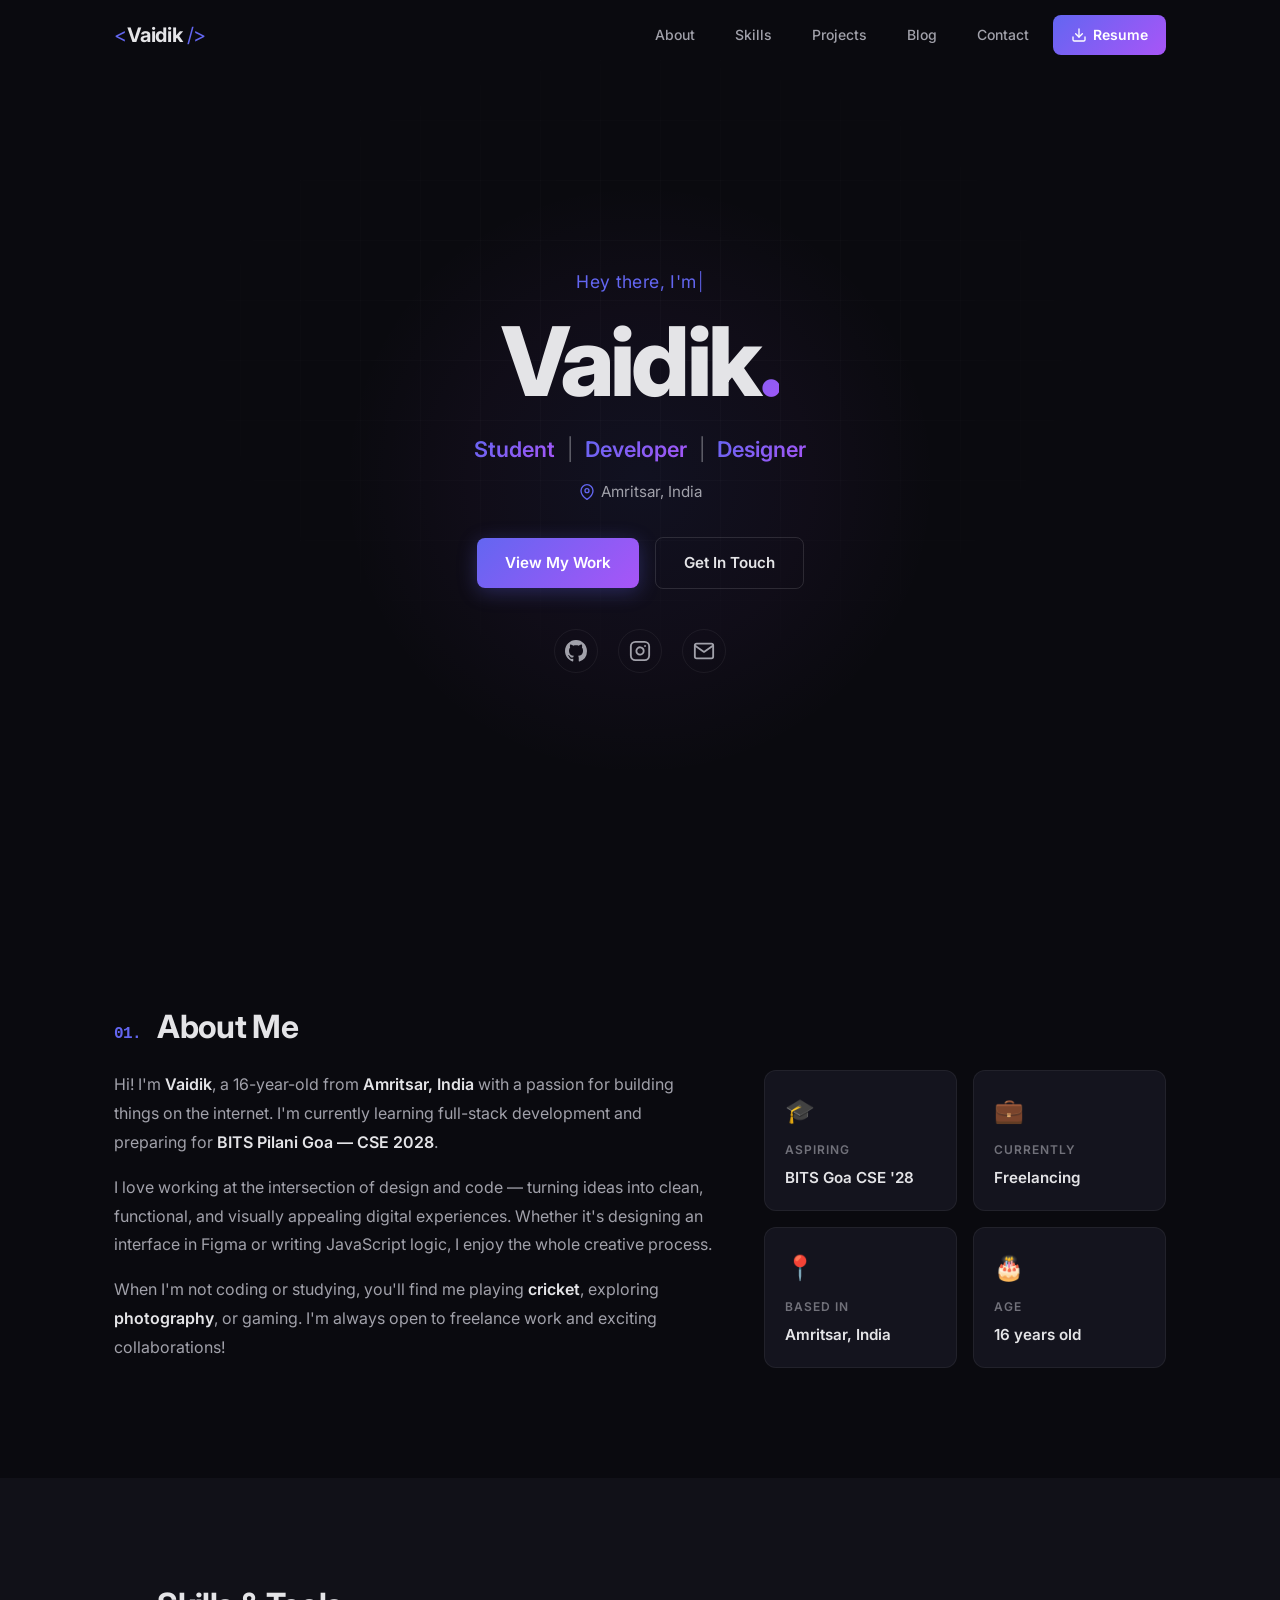
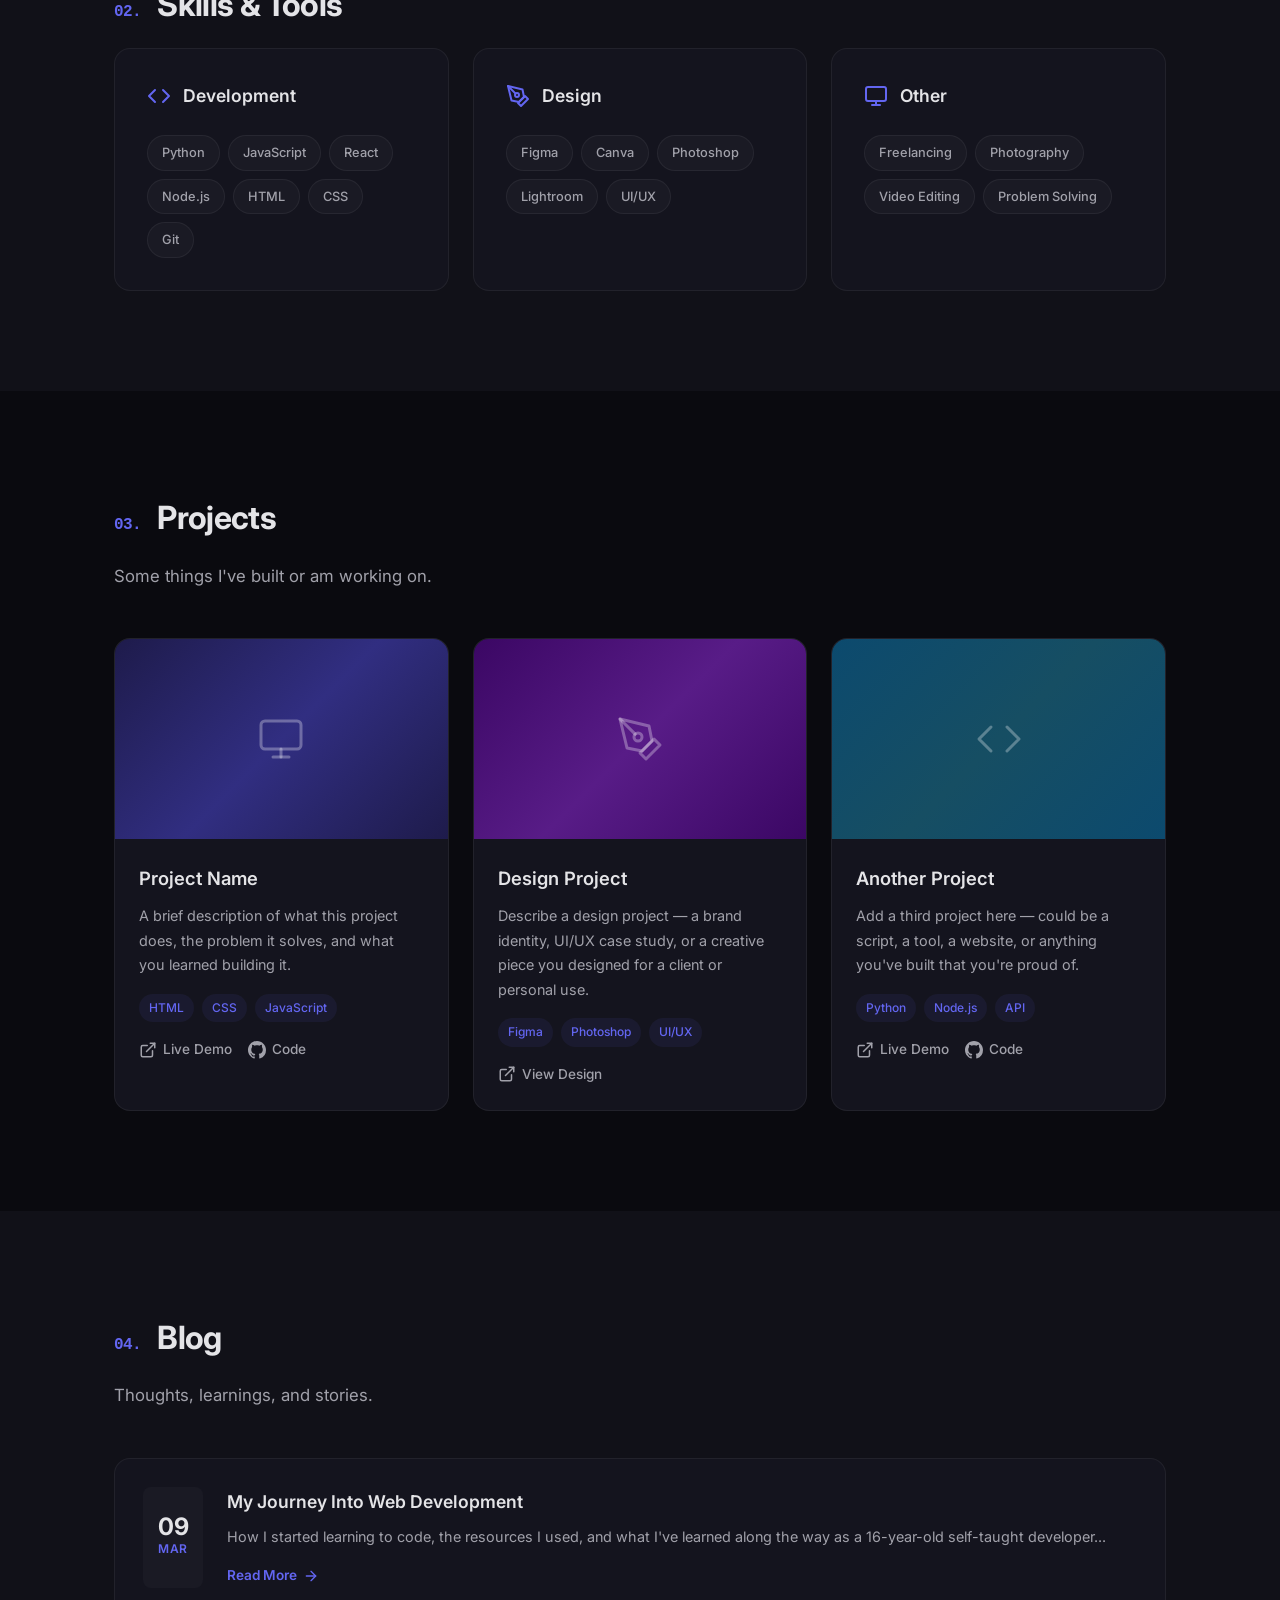
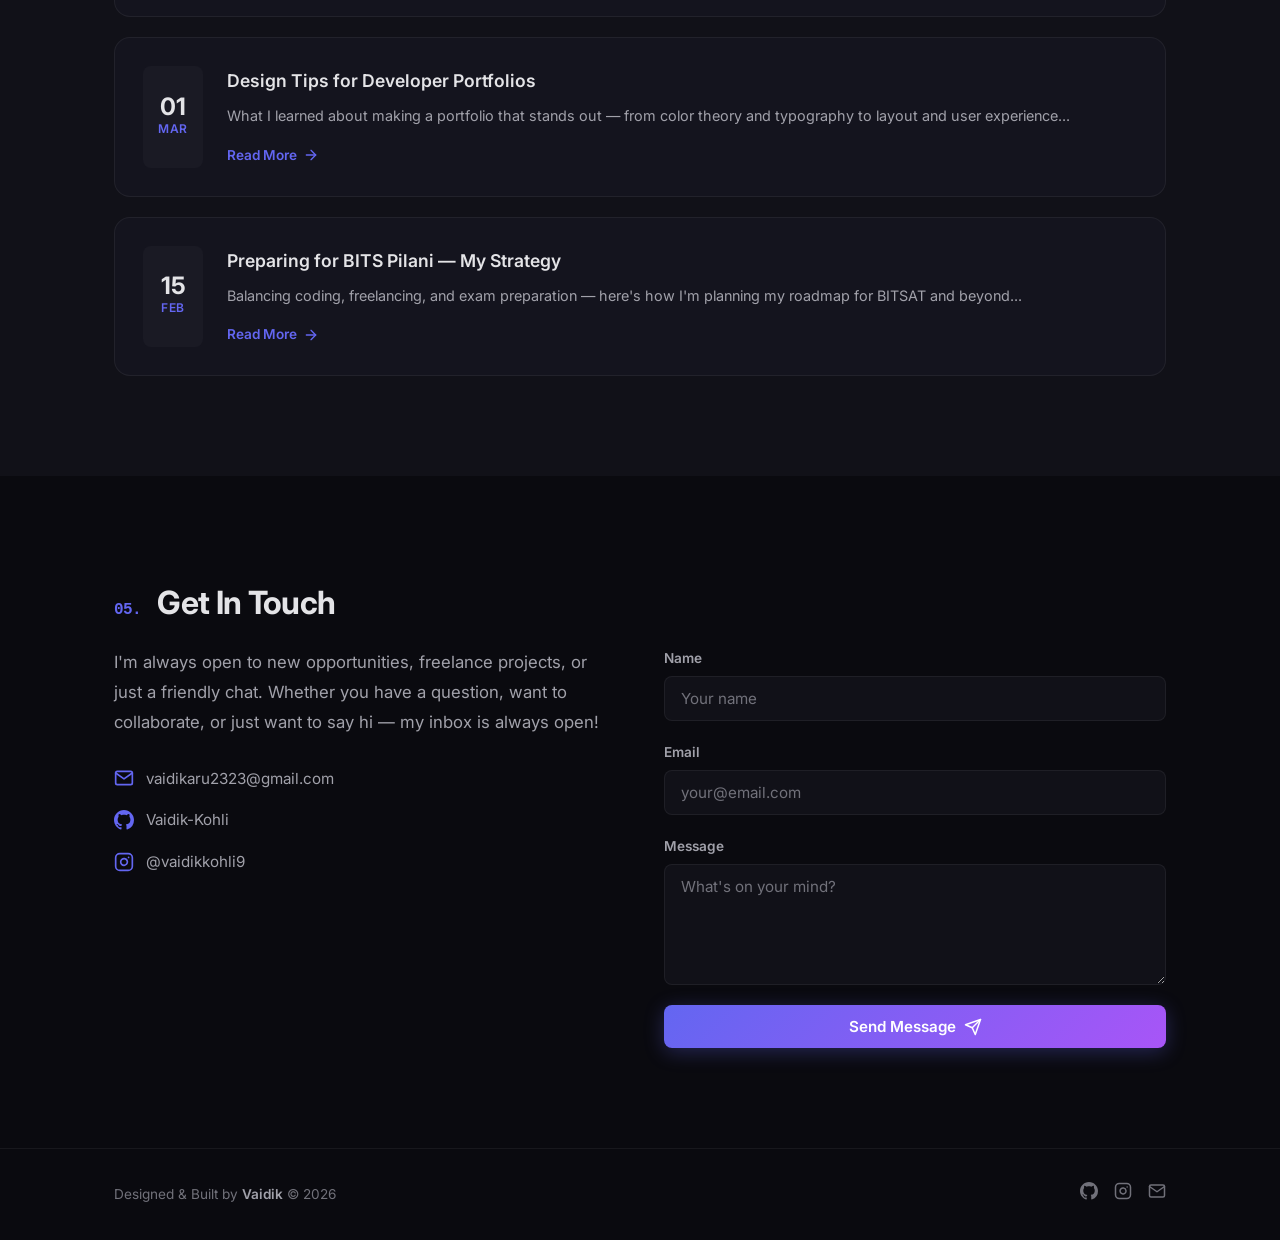
==== index.html @ aace1c12 "Added website" ====
<!DOCTYPE html>
<html lang="en">
<head>
    <meta charset="UTF-8">
    <meta name="viewport" content="width=device-width, initial-scale=1.0">
    <title>Vaidik — Student | Developer | Designer</title>
    <meta name="description" content="Vaidik Kohli — 16-year-old student, developer, and designer from Amritsar, India. Aspiring full-stack developer preparing for BITS Goa CSE 2028.">
    <meta name="author" content="Vaidik Kohli">

    <!-- Open Graph -->
    <meta property="og:title" content="Vaidik — Student | Developer | Designer">
    <meta property="og:description" content="Portfolio of Vaidik Kohli — Student, Developer, and Designer from Amritsar, India.">
    <meta property="og:type" content="website">
    <meta property="og:url" content="https://vaidik-kohli.github.io/Portfolio/">

    <!-- Favicon -->
    <link rel="icon" href="assets/favicon.svg" type="image/svg+xml">

    <!-- Google Fonts -->
    <link rel="preconnect" href="https://fonts.googleapis.com">
    <link rel="preconnect" href="https://fonts.gstatic.com" crossorigin>
    <link href="https://fonts.googleapis.com/css2?family=Inter:wght@300;400;500;600;700;800&display=swap" rel="stylesheet">

    <!-- Stylesheet -->
    <link rel="stylesheet" href="styles.css">
</head>
<body>

    <!-- ========== NAVBAR ========== -->
    <nav class="navbar" id="navbar">
        <div class="nav-container">
            <a href="#hero" class="nav-logo">
                <span class="logo-bracket">&lt;</span>Vaidik<span class="logo-bracket"> /&gt;</span>
            </a>
            <ul class="nav-menu" id="navMenu">
                <li><a href="#about" class="nav-link">About</a></li>
                <li><a href="#skills" class="nav-link">Skills</a></li>
                <li><a href="#projects" class="nav-link">Projects</a></li>
                <li><a href="#blog" class="nav-link">Blog</a></li>
                <li><a href="#contact" class="nav-link">Contact</a></li>
                <li>
                    <a href="assets/resume.pdf" class="nav-resume-btn" target="_blank" rel="noopener noreferrer">
                        <svg width="16" height="16" viewBox="0 0 24 24" fill="none" stroke="currentColor" stroke-width="2" stroke-linecap="round" stroke-linejoin="round"><path d="M21 15v4a2 2 0 0 1-2 2H5a2 2 0 0 1-2-2v-4"/><polyline points="7 10 12 15 17 10"/><line x1="12" y1="15" x2="12" y2="3"/></svg>
                        Resume
                    </a>
                </li>
            </ul>
            <button class="hamburger" id="hamburger" aria-label="Toggle navigation menu">
                <span class="bar"></span>
                <span class="bar"></span>
                <span class="bar"></span>
            </button>
        </div>
    </nav>

    <!-- ========== HERO ========== -->
    <section class="hero" id="hero">
        <div class="hero-content">
            <p class="hero-greeting fade-up">Hey there, I'm</p>
            <h1 class="hero-name fade-up">Vaidik<span class="accent-dot">.</span></h1>
            <p class="hero-tagline fade-up">
                <span class="tagline-text">Student</span>
                <span class="tagline-separator">|</span>
                <span class="tagline-text">Developer</span>
                <span class="tagline-separator">|</span>
                <span class="tagline-text">Designer</span>
            </p>
            <p class="hero-location fade-up">
                <svg width="16" height="16" viewBox="0 0 24 24" fill="none" stroke="currentColor" stroke-width="2" stroke-linecap="round" stroke-linejoin="round"><path d="M21 10c0 7-9 13-9 13s-9-6-9-13a9 9 0 0 1 18 0z"/><circle cx="12" cy="10" r="3"/></svg>
                Amritsar, India
            </p>
            <div class="hero-cta fade-up">
                <a href="#projects" class="btn btn-primary">View My Work</a>
                <a href="#contact" class="btn btn-outline">Get In Touch</a>
            </div>
            <div class="hero-socials fade-up">
                <a href="https://github.com/Vaidik-Kohli" target="_blank" rel="noopener noreferrer" aria-label="GitHub" class="social-link">
                    <svg width="22" height="22" viewBox="0 0 24 24" fill="currentColor"><path d="M12 0C5.37 0 0 5.37 0 12c0 5.31 3.435 9.795 8.205 11.385.6.105.825-.255.825-.57 0-.285-.015-1.23-.015-2.235-3.015.555-3.795-.735-4.035-1.41-.135-.345-.72-1.41-1.23-1.695-.42-.225-1.02-.78-.015-.795.945-.015 1.62.87 1.845 1.23 1.08 1.815 2.805 1.305 3.495.99.105-.78.42-1.305.765-1.605-2.67-.3-5.46-1.335-5.46-5.925 0-1.305.465-2.385 1.23-3.225-.12-.3-.54-1.53.12-3.18 0 0 1.005-.315 3.3 1.23.96-.27 1.98-.405 3-.405s2.04.135 3 .405c2.295-1.56 3.3-1.23 3.3-1.23.66 1.65.24 2.88.12 3.18.765.84 1.23 1.905 1.23 3.225 0 4.605-2.805 5.625-5.475 5.925.435.375.81 1.095.81 2.22 0 1.605-.015 2.895-.015 3.3 0 .315.225.69.825.57A12.02 12.02 0 0 0 24 12c0-6.63-5.37-12-12-12z"/></svg>
                </a>
                <a href="https://instagram.com/vaidikkohli9" target="_blank" rel="noopener noreferrer" aria-label="Instagram" class="social-link">
                    <svg width="22" height="22" viewBox="0 0 24 24" fill="none" stroke="currentColor" stroke-width="2" stroke-linecap="round" stroke-linejoin="round"><rect x="2" y="2" width="20" height="20" rx="5" ry="5"/><path d="M16 11.37A4 4 0 1 1 12.63 8 4 4 0 0 1 16 11.37z"/><line x1="17.5" y1="6.5" x2="17.51" y2="6.5"/></svg>
                </a>
                <a href="mailto:vaidikaru2323@gmail.com" aria-label="Email" class="social-link">
                    <svg width="22" height="22" viewBox="0 0 24 24" fill="none" stroke="currentColor" stroke-width="2" stroke-linecap="round" stroke-linejoin="round"><path d="M4 4h16c1.1 0 2 .9 2 2v12c0 1.1-.9 2-2 2H4c-1.1 0-2-.9-2-2V6c0-1.1.9-2 2-2z"/><polyline points="22,6 12,13 2,6"/></svg>
                </a>
            </div>
        </div>

        <!-- Decorative background elements -->
        <div class="hero-bg-glow"></div>
        <div class="hero-grid-pattern"></div>
    </section>

    <!-- ========== ABOUT ========== -->
    <section class="section" id="about">
        <div class="container">
            <h2 class="section-title fade-up">
                <span class="section-number">01.</span> About Me
            </h2>
            <div class="about-content">
                <div class="about-text fade-up">
                    <p>
                        Hi! I'm <strong>Vaidik</strong>, a 16-year-old from <strong>Amritsar, India</strong> with a passion 
                        for building things on the internet. I'm currently learning full-stack development and preparing for 
                        <strong>BITS Pilani Goa — CSE 2028</strong>.
                    </p>
                    <p>
                        I love working at the intersection of design and code — turning ideas into clean, functional, and 
                        visually appealing digital experiences. Whether it's designing an interface in Figma or writing 
                        JavaScript logic, I enjoy the whole creative process.
                    </p>
                    <p>
                        When I'm not coding or studying, you'll find me playing <strong>cricket</strong>, exploring 
                        <strong>photography</strong>, or gaming. I'm always open to freelance work and exciting collaborations!
                    </p>
                </div>
                <div class="about-highlights fade-up">
                    <div class="highlight-card">
                        <span class="highlight-icon">🎓</span>
                        <span class="highlight-label">Aspiring</span>
                        <span class="highlight-value">BITS Goa CSE '28</span>
                    </div>
                    <div class="highlight-card">
                        <span class="highlight-icon">💼</span>
                        <span class="highlight-label">Currently</span>
                        <span class="highlight-value">Freelancing</span>
                    </div>
                    <div class="highlight-card">
                        <span class="highlight-icon">📍</span>
                        <span class="highlight-label">Based in</span>
                        <span class="highlight-value">Amritsar, India</span>
                    </div>
                    <div class="highlight-card">
                        <span class="highlight-icon">🎂</span>
                        <span class="highlight-label">Age</span>
                        <span class="highlight-value">16 years old</span>
                    </div>
                </div>
            </div>
        </div>
    </section>

    <!-- ========== SKILLS ========== -->
    <section class="section section-alt" id="skills">
        <div class="container">
            <h2 class="section-title fade-up">
                <span class="section-number">02.</span> Skills & Tools
            </h2>
            <div class="skills-grid">
                <div class="skill-category fade-up">
                    <div class="skill-category-header">
                        <svg width="24" height="24" viewBox="0 0 24 24" fill="none" stroke="currentColor" stroke-width="2" stroke-linecap="round" stroke-linejoin="round"><polyline points="16 18 22 12 16 6"/><polyline points="8 6 2 12 8 18"/></svg>
                        <h3>Development</h3>
                    </div>
                    <div class="skill-tags">
                        <span class="skill-tag">Python</span>
                        <span class="skill-tag">JavaScript</span>
                        <span class="skill-tag">React</span>
                        <span class="skill-tag">Node.js</span>
                        <span class="skill-tag">HTML</span>
                        <span class="skill-tag">CSS</span>
                        <span class="skill-tag">Git</span>
                    </div>
                </div>
                <div class="skill-category fade-up">
                    <div class="skill-category-header">
                        <svg width="24" height="24" viewBox="0 0 24 24" fill="none" stroke="currentColor" stroke-width="2" stroke-linecap="round" stroke-linejoin="round"><path d="M12 19l7-7 3 3-7 7-3-3z"/><path d="M18 13l-1.5-7.5L2 2l3.5 14.5L13 18l5-5z"/><path d="M2 2l7.586 7.586"/><circle cx="11" cy="11" r="2"/></svg>
                        <h3>Design</h3>
                    </div>
                    <div class="skill-tags">
                        <span class="skill-tag">Figma</span>
                        <span class="skill-tag">Canva</span>
                        <span class="skill-tag">Photoshop</span>
                        <span class="skill-tag">Lightroom</span>
                        <span class="skill-tag">UI/UX</span>
                    </div>
                </div>
                <div class="skill-category fade-up">
                    <div class="skill-category-header">
                        <svg width="24" height="24" viewBox="0 0 24 24" fill="none" stroke="currentColor" stroke-width="2" stroke-linecap="round" stroke-linejoin="round"><rect x="2" y="3" width="20" height="14" rx="2" ry="2"/><line x1="8" y1="21" x2="16" y2="21"/><line x1="12" y1="17" x2="12" y2="21"/></svg>
                        <h3>Other</h3>
                    </div>
                    <div class="skill-tags">
                        <span class="skill-tag">Freelancing</span>
                        <span class="skill-tag">Photography</span>
                        <span class="skill-tag">Video Editing</span>
                        <span class="skill-tag">Problem Solving</span>
                    </div>
                </div>
            </div>
        </div>
    </section>

    <!-- ========== PROJECTS ========== -->
    <section class="section" id="projects">
        <div class="container">
            <h2 class="section-title fade-up">
                <span class="section-number">03.</span> Projects
            </h2>
            <p class="section-subtitle fade-up">Some things I've built or am working on.</p>
            <div class="projects-grid">
                <!-- Project Card 1 -->
                <article class="project-card fade-up">
                    <div class="project-image">
                        <div class="project-image-placeholder gradient-1">
                            <svg width="48" height="48" viewBox="0 0 24 24" fill="none" stroke="currentColor" stroke-width="1.5" stroke-linecap="round" stroke-linejoin="round"><rect x="2" y="3" width="20" height="14" rx="2" ry="2"/><line x1="8" y1="21" x2="16" y2="21"/><line x1="12" y1="17" x2="12" y2="21"/></svg>
                        </div>
                    </div>
                    <div class="project-info">
                        <h3 class="project-title">Project Name</h3>
                        <p class="project-description">
                            A brief description of what this project does, the problem it solves, 
                            and what you learned building it.
                        </p>
                        <div class="project-tech">
                            <span>HTML</span>
                            <span>CSS</span>
                            <span>JavaScript</span>
                        </div>
                        <div class="project-links">
                            <a href="#" class="project-link" aria-label="Live demo">
                                <svg width="18" height="18" viewBox="0 0 24 24" fill="none" stroke="currentColor" stroke-width="2" stroke-linecap="round" stroke-linejoin="round"><path d="M18 13v6a2 2 0 0 1-2 2H5a2 2 0 0 1-2-2V8a2 2 0 0 1 2-2h6"/><polyline points="15 3 21 3 21 9"/><line x1="10" y1="14" x2="21" y2="3"/></svg>
                                Live Demo
                            </a>
                            <a href="#" class="project-link" aria-label="Source code">
                                <svg width="18" height="18" viewBox="0 0 24 24" fill="currentColor"><path d="M12 0C5.37 0 0 5.37 0 12c0 5.31 3.435 9.795 8.205 11.385.6.105.825-.255.825-.57 0-.285-.015-1.23-.015-2.235-3.015.555-3.795-.735-4.035-1.41-.135-.345-.72-1.41-1.23-1.695-.42-.225-1.02-.78-.015-.795.945-.015 1.62.87 1.845 1.23 1.08 1.815 2.805 1.305 3.495.99.105-.78.42-1.305.765-1.605-2.67-.3-5.46-1.335-5.46-5.925 0-1.305.465-2.385 1.23-3.225-.12-.3-.54-1.53.12-3.18 0 0 1.005-.315 3.3 1.23.96-.27 1.98-.405 3-.405s2.04.135 3 .405c2.295-1.56 3.3-1.23 3.3-1.23.66 1.65.24 2.88.12 3.18.765.84 1.23 1.905 1.23 3.225 0 4.605-2.805 5.625-5.475 5.925.435.375.81 1.095.81 2.22 0 1.605-.015 2.895-.015 3.3 0 .315.225.69.825.57A12.02 12.02 0 0 0 24 12c0-6.63-5.37-12-12-12z"/></svg>
                                Code
                            </a>
                        </div>
                    </div>
                </article>

                <!-- Project Card 2 -->
                <article class="project-card fade-up">
                    <div class="project-image">
                        <div class="project-image-placeholder gradient-2">
                            <svg width="48" height="48" viewBox="0 0 24 24" fill="none" stroke="currentColor" stroke-width="1.5" stroke-linecap="round" stroke-linejoin="round"><path d="M12 19l7-7 3 3-7 7-3-3z"/><path d="M18 13l-1.5-7.5L2 2l3.5 14.5L13 18l5-5z"/><path d="M2 2l7.586 7.586"/><circle cx="11" cy="11" r="2"/></svg>
                        </div>
                    </div>
                    <div class="project-info">
                        <h3 class="project-title">Design Project</h3>
                        <p class="project-description">
                            Describe a design project — a brand identity, UI/UX case study, or a creative 
                            piece you designed for a client or personal use.
                        </p>
                        <div class="project-tech">
                            <span>Figma</span>
                            <span>Photoshop</span>
                            <span>UI/UX</span>
                        </div>
                        <div class="project-links">
                            <a href="#" class="project-link" aria-label="View design">
                                <svg width="18" height="18" viewBox="0 0 24 24" fill="none" stroke="currentColor" stroke-width="2" stroke-linecap="round" stroke-linejoin="round"><path d="M18 13v6a2 2 0 0 1-2 2H5a2 2 0 0 1-2-2V8a2 2 0 0 1 2-2h6"/><polyline points="15 3 21 3 21 9"/><line x1="10" y1="14" x2="21" y2="3"/></svg>
                                View Design
                            </a>
                        </div>
                    </div>
                </article>

                <!-- Project Card 3 -->
                <article class="project-card fade-up">
                    <div class="project-image">
                        <div class="project-image-placeholder gradient-3">
                            <svg width="48" height="48" viewBox="0 0 24 24" fill="none" stroke="currentColor" stroke-width="1.5" stroke-linecap="round" stroke-linejoin="round"><polyline points="16 18 22 12 16 6"/><polyline points="8 6 2 12 8 18"/></svg>
                        </div>
                    </div>
                    <div class="project-info">
                        <h3 class="project-title">Another Project</h3>
                        <p class="project-description">
                            Add a third project here — could be a script, a tool, a website, 
                            or anything you've built that you're proud of.
                        </p>
                        <div class="project-tech">
                            <span>Python</span>
                            <span>Node.js</span>
                            <span>API</span>
                        </div>
                        <div class="project-links">
                            <a href="#" class="project-link" aria-label="Live demo">
                                <svg width="18" height="18" viewBox="0 0 24 24" fill="none" stroke="currentColor" stroke-width="2" stroke-linecap="round" stroke-linejoin="round"><path d="M18 13v6a2 2 0 0 1-2 2H5a2 2 0 0 1-2-2V8a2 2 0 0 1 2-2h6"/><polyline points="15 3 21 3 21 9"/><line x1="10" y1="14" x2="21" y2="3"/></svg>
                                Live Demo
                            </a>
                            <a href="#" class="project-link" aria-label="Source code">
                                <svg width="18" height="18" viewBox="0 0 24 24" fill="currentColor"><path d="M12 0C5.37 0 0 5.37 0 12c0 5.31 3.435 9.795 8.205 11.385.6.105.825-.255.825-.57 0-.285-.015-1.23-.015-2.235-3.015.555-3.795-.735-4.035-1.41-.135-.345-.72-1.41-1.23-1.695-.42-.225-1.02-.78-.015-.795.945-.015 1.62.87 1.845 1.23 1.08 1.815 2.805 1.305 3.495.99.105-.78.42-1.305.765-1.605-2.67-.3-5.46-1.335-5.46-5.925 0-1.305.465-2.385 1.23-3.225-.12-.3-.54-1.53.12-3.18 0 0 1.005-.315 3.3 1.23.96-.27 1.98-.405 3-.405s2.04.135 3 .405c2.295-1.56 3.3-1.23 3.3-1.23.66 1.65.24 2.88.12 3.18.765.84 1.23 1.905 1.23 3.225 0 4.605-2.805 5.625-5.475 5.925.435.375.81 1.095.81 2.22 0 1.605-.015 2.895-.015 3.3 0 .315.225.69.825.57A12.02 12.02 0 0 0 24 12c0-6.63-5.37-12-12-12z"/></svg>
                                Code
                            </a>
                        </div>
                    </div>
                </article>
            </div>
        </div>
    </section>

    <!-- ========== BLOG ========== -->
    <section class="section section-alt" id="blog">
        <div class="container">
            <h2 class="section-title fade-up">
                <span class="section-number">04.</span> Blog
            </h2>
            <p class="section-subtitle fade-up">Thoughts, learnings, and stories.</p>
            <div class="blog-grid">
                <article class="blog-card fade-up">
                    <div class="blog-date">
                        <span class="blog-day">09</span>
                        <span class="blog-month">Mar</span>
                    </div>
                    <div class="blog-content">
                        <h3 class="blog-title">My Journey Into Web Development</h3>
                        <p class="blog-excerpt">
                            How I started learning to code, the resources I used, and what I've learned 
                            along the way as a 16-year-old self-taught developer...
                        </p>
                        <a href="#" class="blog-read-more">
                            Read More
                            <svg width="16" height="16" viewBox="0 0 24 24" fill="none" stroke="currentColor" stroke-width="2" stroke-linecap="round" stroke-linejoin="round"><line x1="5" y1="12" x2="19" y2="12"/><polyline points="12 5 19 12 12 19"/></svg>
                        </a>
                    </div>
                </article>
                <article class="blog-card fade-up">
                    <div class="blog-date">
                        <span class="blog-day">01</span>
                        <span class="blog-month">Mar</span>
                    </div>
                    <div class="blog-content">
                        <h3 class="blog-title">Design Tips for Developer Portfolios</h3>
                        <p class="blog-excerpt">
                            What I learned about making a portfolio that stands out — from color theory 
                            and typography to layout and user experience...
                        </p>
                        <a href="#" class="blog-read-more">
                            Read More
                            <svg width="16" height="16" viewBox="0 0 24 24" fill="none" stroke="currentColor" stroke-width="2" stroke-linecap="round" stroke-linejoin="round"><line x1="5" y1="12" x2="19" y2="12"/><polyline points="12 5 19 12 12 19"/></svg>
                        </a>
                    </div>
                </article>
                <article class="blog-card fade-up">
                    <div class="blog-date">
                        <span class="blog-day">15</span>
                        <span class="blog-month">Feb</span>
                    </div>
                    <div class="blog-content">
                        <h3 class="blog-title">Preparing for BITS Pilani — My Strategy</h3>
                        <p class="blog-excerpt">
                            Balancing coding, freelancing, and exam preparation — here's how I'm 
                            planning my roadmap for BITSAT and beyond...
                        </p>
                        <a href="#" class="blog-read-more">
                            Read More
                            <svg width="16" height="16" viewBox="0 0 24 24" fill="none" stroke="currentColor" stroke-width="2" stroke-linecap="round" stroke-linejoin="round"><line x1="5" y1="12" x2="19" y2="12"/><polyline points="12 5 19 12 12 19"/></svg>
                        </a>
                    </div>
                </article>
            </div>
        </div>
    </section>

    <!-- ========== CONTACT ========== -->
    <section class="section" id="contact">
        <div class="container">
            <h2 class="section-title fade-up">
                <span class="section-number">05.</span> Get In Touch
            </h2>
            <div class="contact-content">
                <div class="contact-text fade-up">
                    <p>
                        I'm always open to new opportunities, freelance projects, or just a friendly chat. 
                        Whether you have a question, want to collaborate, or just want to say hi — my inbox 
                        is always open!
                    </p>
                    <div class="contact-links">
                        <a href="mailto:vaidikaru2323@gmail.com" class="contact-item">
                            <svg width="20" height="20" viewBox="0 0 24 24" fill="none" stroke="currentColor" stroke-width="2" stroke-linecap="round" stroke-linejoin="round"><path d="M4 4h16c1.1 0 2 .9 2 2v12c0 1.1-.9 2-2 2H4c-1.1 0-2-.9-2-2V6c0-1.1.9-2 2-2z"/><polyline points="22,6 12,13 2,6"/></svg>
                            vaidikaru2323@gmail.com
                        </a>
                        <a href="https://github.com/Vaidik-Kohli" target="_blank" rel="noopener noreferrer" class="contact-item">
                            <svg width="20" height="20" viewBox="0 0 24 24" fill="currentColor"><path d="M12 0C5.37 0 0 5.37 0 12c0 5.31 3.435 9.795 8.205 11.385.6.105.825-.255.825-.57 0-.285-.015-1.23-.015-2.235-3.015.555-3.795-.735-4.035-1.41-.135-.345-.72-1.41-1.23-1.695-.42-.225-1.02-.78-.015-.795.945-.015 1.62.87 1.845 1.23 1.08 1.815 2.805 1.305 3.495.99.105-.78.42-1.305.765-1.605-2.67-.3-5.46-1.335-5.46-5.925 0-1.305.465-2.385 1.23-3.225-.12-.3-.54-1.53.12-3.18 0 0 1.005-.315 3.3 1.23.96-.27 1.98-.405 3-.405s2.04.135 3 .405c2.295-1.56 3.3-1.23 3.3-1.23.66 1.65.24 2.88.12 3.18.765.84 1.23 1.905 1.23 3.225 0 4.605-2.805 5.625-5.475 5.925.435.375.81 1.095.81 2.22 0 1.605-.015 2.895-.015 3.3 0 .315.225.69.825.57A12.02 12.02 0 0 0 24 12c0-6.63-5.37-12-12-12z"/></svg>
                            Vaidik-Kohli
                        </a>
                        <a href="https://instagram.com/vaidikkohli9" target="_blank" rel="noopener noreferrer" class="contact-item">
                            <svg width="20" height="20" viewBox="0 0 24 24" fill="none" stroke="currentColor" stroke-width="2" stroke-linecap="round" stroke-linejoin="round"><rect x="2" y="2" width="20" height="20" rx="5" ry="5"/><path d="M16 11.37A4 4 0 1 1 12.63 8 4 4 0 0 1 16 11.37z"/><line x1="17.5" y1="6.5" x2="17.51" y2="6.5"/></svg>
                            @vaidikkohli9
                        </a>
                    </div>
                </div>
                <form class="contact-form fade-up" id="contactForm" action="https://formspree.io/f/your-form-id" method="POST">
                    <div class="form-group">
                        <label for="name">Name</label>
                        <input type="text" id="name" name="name" placeholder="Your name" required>
                    </div>
                    <div class="form-group">
                        <label for="email">Email</label>
                        <input type="email" id="email" name="email" placeholder="your@email.com" required>
                    </div>
                    <div class="form-group">
                        <label for="message">Message</label>
                        <textarea id="message" name="message" rows="5" placeholder="What's on your mind?" required></textarea>
                    </div>
                    <button type="submit" class="btn btn-primary btn-submit">
                        Send Message
                        <svg width="18" height="18" viewBox="0 0 24 24" fill="none" stroke="currentColor" stroke-width="2" stroke-linecap="round" stroke-linejoin="round"><line x1="22" y1="2" x2="11" y2="13"/><polygon points="22 2 15 22 11 13 2 9 22 2"/></svg>
                    </button>
                </form>
            </div>
        </div>
    </section>

    <!-- ========== FOOTER ========== -->
    <footer class="footer">
        <div class="container">
            <p class="footer-text">
                Designed & Built by <strong>Vaidik</strong> &copy; 2026
            </p>
            <div class="footer-socials">
                <a href="https://github.com/Vaidik-Kohli" target="_blank" rel="noopener noreferrer" aria-label="GitHub">
                    <svg width="18" height="18" viewBox="0 0 24 24" fill="currentColor"><path d="M12 0C5.37 0 0 5.37 0 12c0 5.31 3.435 9.795 8.205 11.385.6.105.825-.255.825-.57 0-.285-.015-1.23-.015-2.235-3.015.555-3.795-.735-4.035-1.41-.135-.345-.72-1.41-1.23-1.695-.42-.225-1.02-.78-.015-.795.945-.015 1.62.87 1.845 1.23 1.08 1.815 2.805 1.305 3.495.99.105-.78.42-1.305.765-1.605-2.67-.3-5.46-1.335-5.46-5.925 0-1.305.465-2.385 1.23-3.225-.12-.3-.54-1.53.12-3.18 0 0 1.005-.315 3.3 1.23.96-.27 1.98-.405 3-.405s2.04.135 3 .405c2.295-1.56 3.3-1.23 3.3-1.23.66 1.65.24 2.88.12 3.18.765.84 1.23 1.905 1.23 3.225 0 4.605-2.805 5.625-5.475 5.925.435.375.81 1.095.81 2.22 0 1.605-.015 2.895-.015 3.3 0 .315.225.69.825.57A12.02 12.02 0 0 0 24 12c0-6.63-5.37-12-12-12z"/></svg>
                </a>
                <a href="https://instagram.com/vaidikkohli9" target="_blank" rel="noopener noreferrer" aria-label="Instagram">
                    <svg width="18" height="18" viewBox="0 0 24 24" fill="none" stroke="currentColor" stroke-width="2" stroke-linecap="round" stroke-linejoin="round"><rect x="2" y="2" width="20" height="20" rx="5" ry="5"/><path d="M16 11.37A4 4 0 1 1 12.63 8 4 4 0 0 1 16 11.37z"/><line x1="17.5" y1="6.5" x2="17.51" y2="6.5"/></svg>
                </a>
                <a href="mailto:vaidikaru2323@gmail.com" aria-label="Email">
                    <svg width="18" height="18" viewBox="0 0 24 24" fill="none" stroke="currentColor" stroke-width="2" stroke-linecap="round" stroke-linejoin="round"><path d="M4 4h16c1.1 0 2 .9 2 2v12c0 1.1-.9 2-2 2H4c-1.1 0-2-.9-2-2V6c0-1.1.9-2 2-2z"/><polyline points="22,6 12,13 2,6"/></svg>
                </a>
            </div>
        </div>
    </footer>

    <!-- JavaScript -->
    <script src="script.js"></script>
</body>
</html>
---- styles.css ----
/* ==========================================
   PORTFOLIO — Vaidik Kohli
   Dark & Minimal | Blue-Purple Accent
   ========================================== */

/* ---- CSS Custom Properties ---- */
:root {
    --bg-primary: #0a0a0f;
    --bg-secondary: #111118;
    --bg-tertiary: #1a1a24;
    --bg-card: #14141e;
    --text-primary: #e4e4e7;
    --text-secondary: #a1a1aa;
    --text-muted: #71717a;
    --accent-1: #6366f1;
    --accent-2: #a855f7;
    --accent-gradient: linear-gradient(135deg, #6366f1, #a855f7);
    --accent-gradient-hover: linear-gradient(135deg, #818cf8, #c084fc);
    --accent-glow: rgba(99, 102, 241, 0.15);
    --accent-glow-strong: rgba(99, 102, 241, 0.3);
    --border-subtle: rgba(255, 255, 255, 0.06);
    --border-hover: rgba(255, 255, 255, 0.12);
    --font-main: 'Inter', -apple-system, BlinkMacSystemFont, 'Segoe UI', sans-serif;
    --radius-sm: 8px;
    --radius-md: 12px;
    --radius-lg: 16px;
    --radius-xl: 24px;
    --transition-fast: 0.2s ease;
    --transition-med: 0.35s ease;
    --transition-slow: 0.5s ease;
    --shadow-card: 0 4px 24px rgba(0, 0, 0, 0.3);
    --shadow-glow: 0 0 40px rgba(99, 102, 241, 0.08);
    --max-width: 1100px;
    --nav-height: 70px;
}

/* ---- Reset & Base ---- */
*,
*::before,
*::after {
    margin: 0;
    padding: 0;
    box-sizing: border-box;
}

html {
    scroll-behavior: smooth;
    scroll-padding-top: var(--nav-height);
}

body {
    font-family: var(--font-main);
    background-color: var(--bg-primary);
    color: var(--text-primary);
    line-height: 1.7;
    -webkit-font-smoothing: antialiased;
    -moz-osx-font-smoothing: grayscale;
    overflow-x: hidden;
}

a {
    color: inherit;
    text-decoration: none;
    transition: color var(--transition-fast);
}

img {
    max-width: 100%;
    display: block;
}

ul {
    list-style: none;
}

button {
    font-family: inherit;
    cursor: pointer;
    border: none;
    outline: none;
}

::selection {
    background: rgba(99, 102, 241, 0.3);
    color: #fff;
}

/* ---- Custom Scrollbar ---- */
::-webkit-scrollbar {
    width: 8px;
}

::-webkit-scrollbar-track {
    background: var(--bg-primary);
}

::-webkit-scrollbar-thumb {
    background: var(--bg-tertiary);
    border-radius: 10px;
}

::-webkit-scrollbar-thumb:hover {
    background: var(--accent-1);
}

/* ---- Utility ---- */
.container {
    width: 100%;
    max-width: var(--max-width);
    margin: 0 auto;
    padding: 0 24px;
}

/* ---- Fade-up Animation ---- */
.fade-up {
    opacity: 0;
    transform: translateY(30px);
    transition: opacity 0.6s ease, transform 0.6s ease;
}

.fade-up.visible {
    opacity: 1;
    transform: translateY(0);
}

/* Stagger children */
.fade-up:nth-child(1) { transition-delay: 0s; }
.fade-up:nth-child(2) { transition-delay: 0.1s; }
.fade-up:nth-child(3) { transition-delay: 0.2s; }
.fade-up:nth-child(4) { transition-delay: 0.3s; }
.fade-up:nth-child(5) { transition-delay: 0.4s; }
.fade-up:nth-child(6) { transition-delay: 0.5s; }

/* ==========================================
   NAVBAR
   ========================================== */
.navbar {
    position: fixed;
    top: 0;
    left: 0;
    width: 100%;
    height: var(--nav-height);
    z-index: 1000;
    transition: background var(--transition-med), box-shadow var(--transition-med);
}

.navbar.scrolled {
    background: rgba(10, 10, 15, 0.85);
    backdrop-filter: blur(20px);
    -webkit-backdrop-filter: blur(20px);
    box-shadow: 0 1px 0 var(--border-subtle);
}

.nav-container {
    max-width: var(--max-width);
    margin: 0 auto;
    padding: 0 24px;
    height: 100%;
    display: flex;
    align-items: center;
    justify-content: space-between;
}

.nav-logo {
    font-size: 1.25rem;
    font-weight: 700;
    letter-spacing: -0.02em;
    color: var(--text-primary);
}

.logo-bracket {
    color: var(--accent-1);
    font-weight: 400;
}

.nav-menu {
    display: flex;
    align-items: center;
    gap: 8px;
}

.nav-link {
    padding: 8px 16px;
    font-size: 0.875rem;
    font-weight: 500;
    color: var(--text-secondary);
    border-radius: var(--radius-sm);
    transition: color var(--transition-fast), background var(--transition-fast);
    position: relative;
}

.nav-link:hover,
.nav-link.active {
    color: var(--text-primary);
    background: rgba(255, 255, 255, 0.05);
}

.nav-link.active::after {
    content: '';
    position: absolute;
    bottom: 2px;
    left: 50%;
    transform: translateX(-50%);
    width: 20px;
    height: 2px;
    background: var(--accent-gradient);
    border-radius: 2px;
}

.nav-resume-btn {
    display: inline-flex;
    align-items: center;
    gap: 6px;
    padding: 8px 18px;
    font-size: 0.875rem;
    font-weight: 600;
    color: #fff;
    background: var(--accent-gradient);
    border-radius: var(--radius-sm);
    transition: opacity var(--transition-fast), transform var(--transition-fast);
}

.nav-resume-btn:hover {
    opacity: 0.9;
    transform: translateY(-1px);
}

/* Hamburger */
.hamburger {
    display: none;
    flex-direction: column;
    gap: 5px;
    background: transparent;
    padding: 4px;
    z-index: 1001;
}

.hamburger .bar {
    display: block;
    width: 24px;
    height: 2px;
    background: var(--text-primary);
    border-radius: 2px;
    transition: transform var(--transition-med), opacity var(--transition-fast);
}

.hamburger.active .bar:nth-child(1) {
    transform: translateY(7px) rotate(45deg);
}

.hamburger.active .bar:nth-child(2) {
    opacity: 0;
}

.hamburger.active .bar:nth-child(3) {
    transform: translateY(-7px) rotate(-45deg);
}

/* ==========================================
   HERO
   ========================================== */
.hero {
    position: relative;
    min-height: 100vh;
    display: flex;
    align-items: center;
    justify-content: center;
    text-align: center;
    padding: 120px 24px 80px;
    overflow: hidden;
}

.hero-content {
    position: relative;
    z-index: 2;
}

.hero-greeting {
    font-size: 1.1rem;
    font-weight: 400;
    color: var(--accent-1);
    margin-bottom: 12px;
    letter-spacing: 0.02em;
}

.hero-name {
    font-size: clamp(3rem, 8vw, 6rem);
    font-weight: 800;
    letter-spacing: -0.04em;
    line-height: 1.1;
    color: var(--text-primary);
    margin-bottom: 16px;
}

.accent-dot {
    background: var(--accent-gradient);
    -webkit-background-clip: text;
    -webkit-text-fill-color: transparent;
    background-clip: text;
}

.hero-tagline {
    font-size: clamp(1rem, 2.5vw, 1.35rem);
    font-weight: 400;
    margin-bottom: 12px;
    display: flex;
    align-items: center;
    justify-content: center;
    gap: 12px;
    flex-wrap: wrap;
}

.tagline-text {
    background: var(--accent-gradient);
    -webkit-background-clip: text;
    -webkit-text-fill-color: transparent;
    background-clip: text;
    font-weight: 600;
}

.tagline-separator {
    color: var(--text-muted);
    font-weight: 300;
}

.hero-location {
    display: inline-flex;
    align-items: center;
    gap: 6px;
    font-size: 0.95rem;
    color: var(--text-secondary);
    margin-bottom: 32px;
}

.hero-location svg {
    color: var(--accent-1);
}

.hero-cta {
    display: flex;
    align-items: center;
    justify-content: center;
    gap: 16px;
    margin-bottom: 40px;
    flex-wrap: wrap;
}

/* Buttons */
.btn {
    display: inline-flex;
    align-items: center;
    gap: 8px;
    padding: 12px 28px;
    font-size: 0.95rem;
    font-weight: 600;
    border-radius: var(--radius-sm);
    transition: all var(--transition-med);
    cursor: pointer;
}

.btn-primary {
    color: #fff;
    background: var(--accent-gradient);
    box-shadow: 0 4px 20px rgba(99, 102, 241, 0.3);
}

.btn-primary:hover {
    background: var(--accent-gradient-hover);
    box-shadow: 0 6px 30px rgba(99, 102, 241, 0.4);
    transform: translateY(-2px);
}

.btn-outline {
    color: var(--text-primary);
    background: transparent;
    border: 1px solid var(--border-hover);
}

.btn-outline:hover {
    border-color: var(--accent-1);
    background: rgba(99, 102, 241, 0.05);
    transform: translateY(-2px);
}

/* Social links in hero */
.hero-socials {
    display: flex;
    align-items: center;
    justify-content: center;
    gap: 20px;
}

.social-link {
    display: flex;
    align-items: center;
    justify-content: center;
    width: 44px;
    height: 44px;
    border-radius: 50%;
    color: var(--text-secondary);
    border: 1px solid var(--border-subtle);
    transition: all var(--transition-med);
}

.social-link:hover {
    color: var(--accent-1);
    border-color: var(--accent-1);
    background: rgba(99, 102, 241, 0.08);
    transform: translateY(-3px);
}

/* Hero background effects */
.hero-bg-glow {
    position: absolute;
    top: 20%;
    left: 50%;
    transform: translateX(-50%);
    width: 600px;
    height: 600px;
    background: radial-gradient(circle, rgba(99, 102, 241, 0.08) 0%, rgba(168, 85, 247, 0.04) 40%, transparent 70%);
    pointer-events: none;
    z-index: 0;
}

.hero-grid-pattern {
    position: absolute;
    inset: 0;
    background-image: 
        linear-gradient(rgba(255, 255, 255, 0.02) 1px, transparent 1px),
        linear-gradient(90deg, rgba(255, 255, 255, 0.02) 1px, transparent 1px);
    background-size: 60px 60px;
    mask-image: radial-gradient(ellipse 60% 60% at 50% 40%, black 20%, transparent 70%);
    -webkit-mask-image: radial-gradient(ellipse 60% 60% at 50% 40%, black 20%, transparent 70%);
    pointer-events: none;
    z-index: 0;
}

/* ==========================================
   SECTIONS (General)
   ========================================== */
.section {
    padding: 100px 0;
    position: relative;
}

.section-alt {
    background: var(--bg-secondary);
}

.section-title {
    font-size: clamp(1.5rem, 3vw, 2rem);
    font-weight: 700;
    margin-bottom: 16px;
    letter-spacing: -0.02em;
}

.section-number {
    color: var(--accent-1);
    font-size: 1rem;
    font-weight: 600;
    font-family: 'Courier New', monospace;
    margin-right: 10px;
}

.section-subtitle {
    color: var(--text-secondary);
    font-size: 1.05rem;
    margin-bottom: 48px;
}

/* ==========================================
   ABOUT
   ========================================== */
.about-content {
    display: grid;
    grid-template-columns: 1.5fr 1fr;
    gap: 48px;
    align-items: start;
}

.about-text p {
    color: var(--text-secondary);
    margin-bottom: 16px;
    font-size: 1rem;
    line-height: 1.8;
}

.about-text strong {
    color: var(--text-primary);
    font-weight: 600;
}

.about-highlights {
    display: grid;
    grid-template-columns: 1fr 1fr;
    gap: 16px;
}

.highlight-card {
    background: var(--bg-card);
    border: 1px solid var(--border-subtle);
    border-radius: var(--radius-md);
    padding: 20px;
    display: flex;
    flex-direction: column;
    gap: 4px;
    transition: border-color var(--transition-med), transform var(--transition-med);
}

.highlight-card:hover {
    border-color: var(--border-hover);
    transform: translateY(-2px);
}

.highlight-icon {
    font-size: 1.5rem;
    margin-bottom: 4px;
}

.highlight-label {
    font-size: 0.75rem;
    color: var(--text-muted);
    text-transform: uppercase;
    letter-spacing: 0.08em;
    font-weight: 600;
}

.highlight-value {
    font-size: 0.95rem;
    color: var(--text-primary);
    font-weight: 600;
}

/* ==========================================
   SKILLS
   ========================================== */
.skills-grid {
    display: grid;
    grid-template-columns: repeat(3, 1fr);
    gap: 24px;
}

.skill-category {
    background: var(--bg-card);
    border: 1px solid var(--border-subtle);
    border-radius: var(--radius-lg);
    padding: 32px;
    transition: border-color var(--transition-med), box-shadow var(--transition-med);
}

.skill-category:hover {
    border-color: var(--border-hover);
    box-shadow: var(--shadow-glow);
}

.skill-category-header {
    display: flex;
    align-items: center;
    gap: 12px;
    margin-bottom: 24px;
}

.skill-category-header svg {
    color: var(--accent-1);
}

.skill-category-header h3 {
    font-size: 1.1rem;
    font-weight: 600;
}

.skill-tags {
    display: flex;
    flex-wrap: wrap;
    gap: 8px;
}

.skill-tag {
    display: inline-block;
    padding: 6px 14px;
    font-size: 0.8rem;
    font-weight: 500;
    color: var(--text-secondary);
    background: var(--bg-tertiary);
    border: 1px solid var(--border-subtle);
    border-radius: 50px;
    transition: all var(--transition-med);
}

.skill-tag:hover {
    color: var(--accent-1);
    border-color: var(--accent-1);
    background: rgba(99, 102, 241, 0.08);
}

/* ==========================================
   PROJECTS
   ========================================== */
.projects-grid {
    display: grid;
    grid-template-columns: repeat(auto-fill, minmax(320px, 1fr));
    gap: 24px;
}

.project-card {
    background: var(--bg-card);
    border: 1px solid var(--border-subtle);
    border-radius: var(--radius-lg);
    overflow: hidden;
    transition: border-color var(--transition-med), transform var(--transition-med), box-shadow var(--transition-med);
}

.project-card:hover {
    border-color: var(--border-hover);
    transform: translateY(-4px);
    box-shadow: var(--shadow-card), var(--shadow-glow);
}

.project-image-placeholder {
    width: 100%;
    height: 200px;
    display: flex;
    align-items: center;
    justify-content: center;
    color: rgba(255, 255, 255, 0.3);
}

.gradient-1 {
    background: linear-gradient(135deg, #1e1b4b, #312e81, #1e1b4b);
}

.gradient-2 {
    background: linear-gradient(135deg, #3b0764, #581c87, #3b0764);
}

.gradient-3 {
    background: linear-gradient(135deg, #0c4a6e, #164e63, #0c4a6e);
}

.project-info {
    padding: 24px;
}

.project-title {
    font-size: 1.15rem;
    font-weight: 600;
    margin-bottom: 10px;
}

.project-description {
    color: var(--text-secondary);
    font-size: 0.9rem;
    margin-bottom: 16px;
    line-height: 1.7;
}

.project-tech {
    display: flex;
    flex-wrap: wrap;
    gap: 8px;
    margin-bottom: 16px;
}

.project-tech span {
    font-size: 0.75rem;
    font-weight: 500;
    color: var(--accent-1);
    background: rgba(99, 102, 241, 0.08);
    padding: 4px 10px;
    border-radius: 50px;
}

.project-links {
    display: flex;
    gap: 16px;
}

.project-link {
    display: inline-flex;
    align-items: center;
    gap: 6px;
    font-size: 0.85rem;
    font-weight: 500;
    color: var(--text-secondary);
    transition: color var(--transition-fast);
}

.project-link:hover {
    color: var(--accent-1);
}

/* ==========================================
   BLOG
   ========================================== */
.blog-grid {
    display: grid;
    gap: 20px;
}

.blog-card {
    display: flex;
    gap: 24px;
    padding: 28px;
    background: var(--bg-card);
    border: 1px solid var(--border-subtle);
    border-radius: var(--radius-lg);
    transition: border-color var(--transition-med), transform var(--transition-med);
}

.blog-card:hover {
    border-color: var(--border-hover);
    transform: translateX(4px);
}

.blog-date {
    display: flex;
    flex-direction: column;
    align-items: center;
    justify-content: center;
    min-width: 60px;
    padding: 12px;
    background: var(--bg-tertiary);
    border-radius: var(--radius-sm);
}

.blog-day {
    font-size: 1.5rem;
    font-weight: 700;
    color: var(--text-primary);
    line-height: 1;
}

.blog-month {
    font-size: 0.75rem;
    font-weight: 600;
    color: var(--accent-1);
    text-transform: uppercase;
    letter-spacing: 0.05em;
}

.blog-content {
    flex: 1;
}

.blog-title {
    font-size: 1.1rem;
    font-weight: 600;
    margin-bottom: 8px;
    transition: color var(--transition-fast);
}

.blog-card:hover .blog-title {
    color: var(--accent-1);
}

.blog-excerpt {
    color: var(--text-secondary);
    font-size: 0.9rem;
    margin-bottom: 12px;
    line-height: 1.7;
}

.blog-read-more {
    display: inline-flex;
    align-items: center;
    gap: 6px;
    font-size: 0.85rem;
    font-weight: 600;
    color: var(--accent-1);
    transition: gap var(--transition-fast);
}

.blog-read-more:hover {
    gap: 10px;
}

/* ==========================================
   CONTACT
   ========================================== */
.contact-content {
    display: grid;
    grid-template-columns: 1fr 1fr;
    gap: 48px;
    align-items: start;
}

.contact-text p {
    color: var(--text-secondary);
    font-size: 1.05rem;
    line-height: 1.8;
    margin-bottom: 28px;
}

.contact-links {
    display: flex;
    flex-direction: column;
    gap: 16px;
}

.contact-item {
    display: inline-flex;
    align-items: center;
    gap: 12px;
    color: var(--text-secondary);
    font-size: 0.95rem;
    transition: color var(--transition-fast);
}

.contact-item:hover {
    color: var(--accent-1);
}

.contact-item svg {
    color: var(--accent-1);
    flex-shrink: 0;
}

/* Contact Form */
.contact-form {
    display: flex;
    flex-direction: column;
    gap: 20px;
}

.form-group {
    display: flex;
    flex-direction: column;
    gap: 6px;
}

.form-group label {
    font-size: 0.85rem;
    font-weight: 600;
    color: var(--text-secondary);
}

.form-group input,
.form-group textarea {
    font-family: var(--font-main);
    font-size: 0.95rem;
    padding: 12px 16px;
    background: var(--bg-secondary);
    border: 1px solid var(--border-subtle);
    border-radius: var(--radius-sm);
    color: var(--text-primary);
    outline: none;
    transition: border-color var(--transition-fast), box-shadow var(--transition-fast);
    resize: vertical;
}

.form-group input::placeholder,
.form-group textarea::placeholder {
    color: var(--text-muted);
}

.form-group input:focus,
.form-group textarea:focus {
    border-color: var(--accent-1);
    box-shadow: 0 0 0 3px rgba(99, 102, 241, 0.1);
}

.btn-submit {
    width: 100%;
    justify-content: center;
    border: none;
}

/* ==========================================
   FOOTER
   ========================================== */
.footer {
    padding: 32px 0;
    border-top: 1px solid var(--border-subtle);
}

.footer .container {
    display: flex;
    align-items: center;
    justify-content: space-between;
}

.footer-text {
    font-size: 0.85rem;
    color: var(--text-muted);
}

.footer-text strong {
    color: var(--text-secondary);
    font-weight: 600;
}

.footer-socials {
    display: flex;
    gap: 16px;
}

.footer-socials a {
    color: var(--text-muted);
    transition: color var(--transition-fast), transform var(--transition-fast);
}

.footer-socials a:hover {
    color: var(--accent-1);
    transform: translateY(-2px);
}

/* ==========================================
   RESPONSIVE
   ========================================== */

/* Tablet */
@media (max-width: 1024px) {
    .skills-grid {
        grid-template-columns: 1fr 1fr;
    }
}

@media (max-width: 768px) {

    /* Navbar mobile */
    .hamburger {
        display: flex;
    }

    .nav-menu {
        position: fixed;
        top: 0;
        right: -100%;
        width: 280px;
        height: 100vh;
        flex-direction: column;
        background: var(--bg-secondary);
        padding: 100px 32px 32px;
        gap: 4px;
        transition: right var(--transition-med);
        border-left: 1px solid var(--border-subtle);
    }

    .nav-menu.open {
        right: 0;
    }

    .nav-link {
        font-size: 1rem;
        padding: 12px 16px;
    }

    .nav-resume-btn {
        margin-top: 16px;
        justify-content: center;
    }

    /* Hero */
    .hero {
        padding: 100px 20px 60px;
    }

    .hero-name {
        font-size: clamp(2.5rem, 12vw, 4rem);
    }

    /* About */
    .about-content {
        grid-template-columns: 1fr;
        gap: 32px;
    }

    .about-highlights {
        grid-template-columns: 1fr 1fr;
    }

    /* Skills */
    .skills-grid {
        grid-template-columns: 1fr;
    }

    /* Projects */
    .projects-grid {
        grid-template-columns: 1fr;
    }

    /* Blog */
    .blog-card {
        flex-direction: column;
        gap: 16px;
    }

    .blog-date {
        flex-direction: row;
        gap: 8px;
        width: fit-content;
    }

    /* Contact */
    .contact-content {
        grid-template-columns: 1fr;
        gap: 32px;
    }

    /* Footer */
    .footer .container {
        flex-direction: column;
        gap: 16px;
        text-align: center;
    }

    /* Section padding */
    .section {
        padding: 70px 0;
    }
}

@media (max-width: 480px) {
    .hero-cta {
        flex-direction: column;
        width: 100%;
    }

    .btn {
        width: 100%;
        justify-content: center;
    }

    .about-highlights {
        grid-template-columns: 1fr;
    }

    .hero-tagline {
        gap: 8px;
    }
}

/* ==========================================
   MOBILE MENU OVERLAY
   ========================================== */
.nav-overlay {
    position: fixed;
    inset: 0;
    background: rgba(0, 0, 0, 0.5);
    backdrop-filter: blur(4px);
    z-index: 999;
    opacity: 0;
    visibility: hidden;
    transition: opacity var(--transition-med), visibility var(--transition-med);
}

.nav-overlay.active {
    opacity: 1;
    visibility: visible;
}
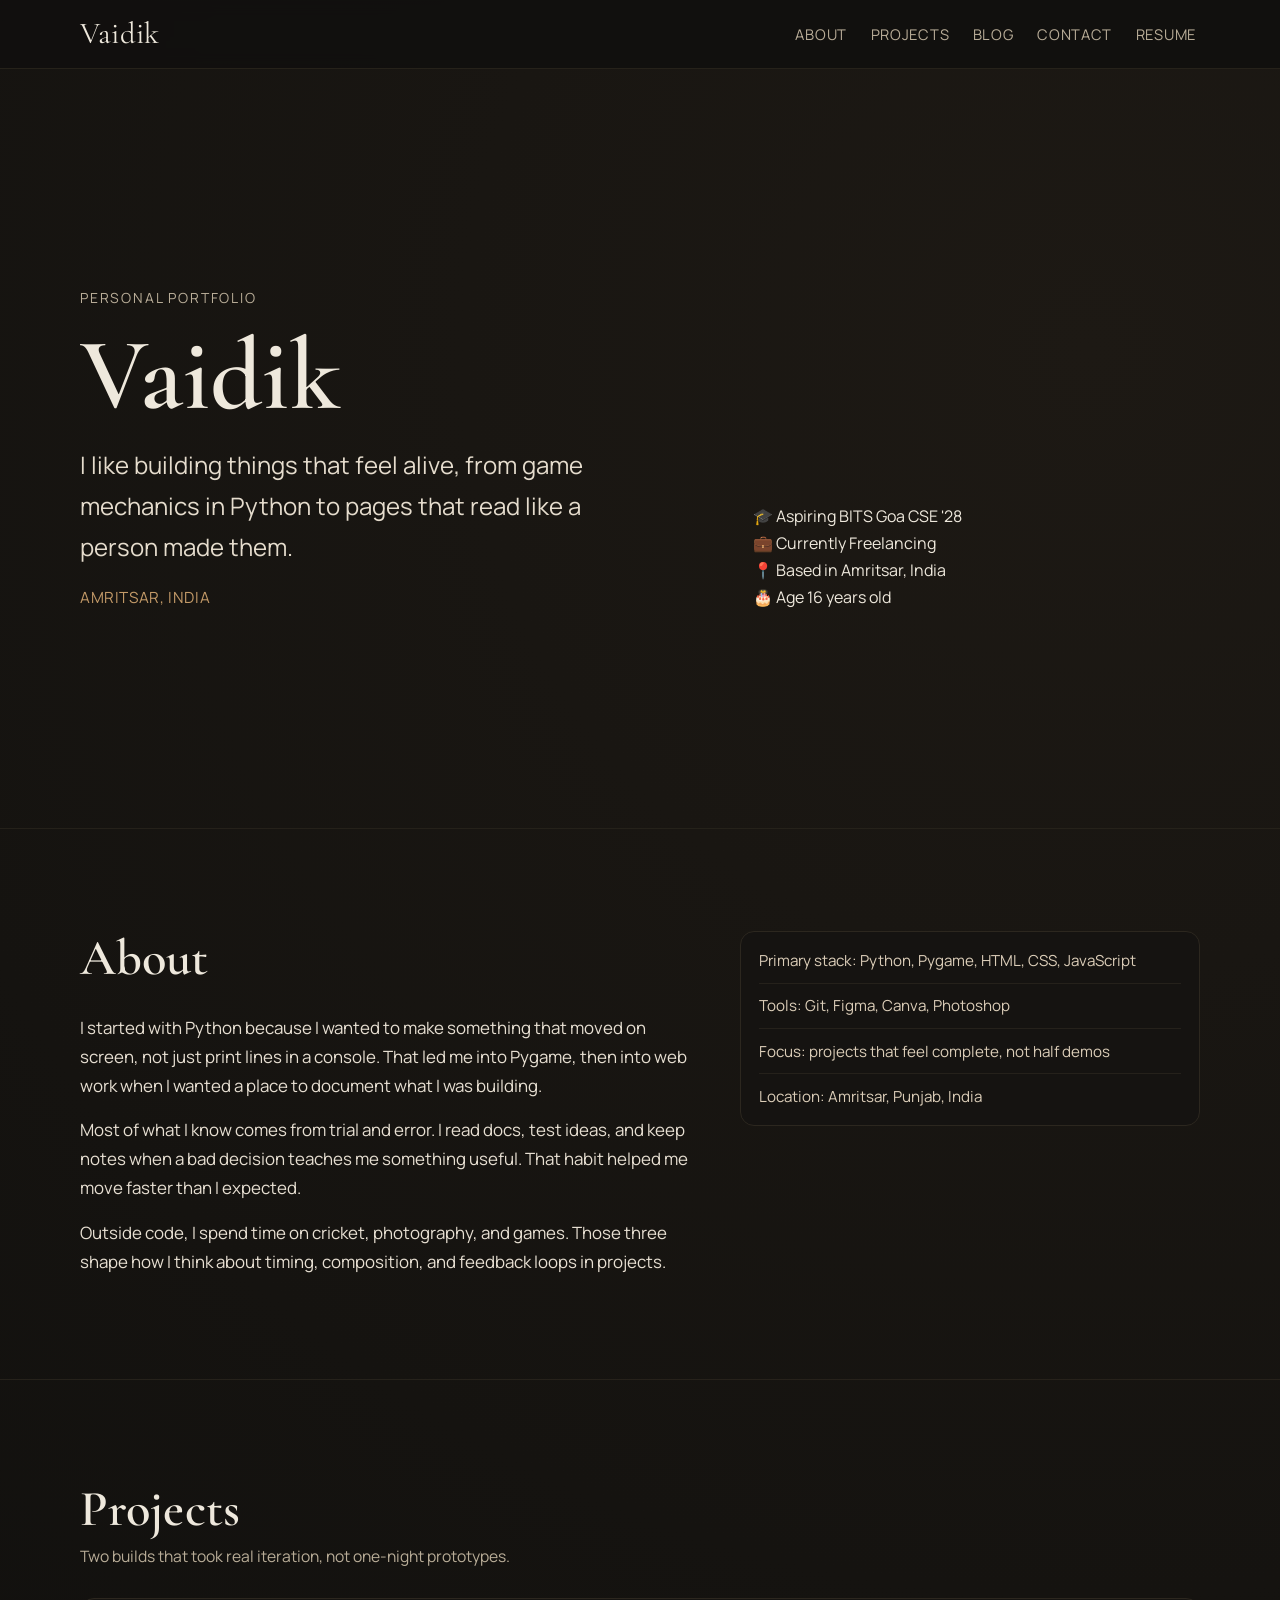
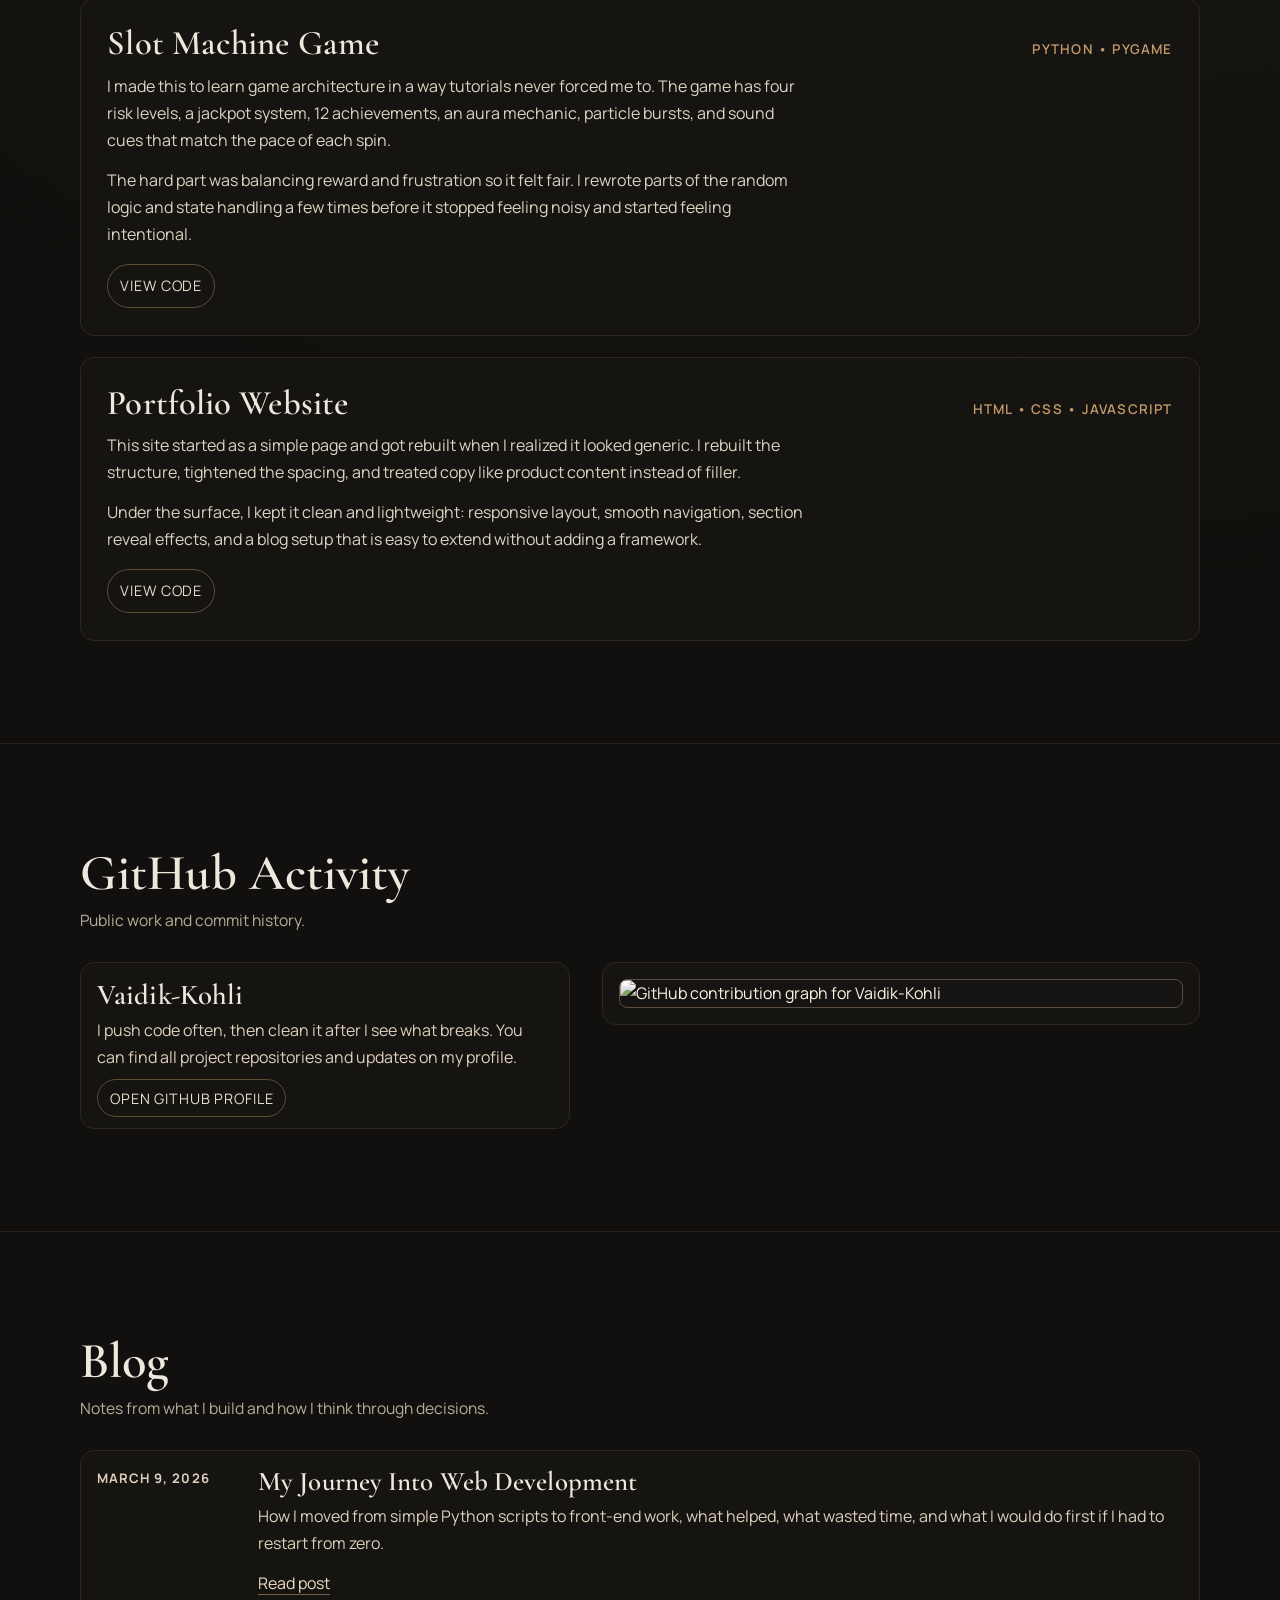
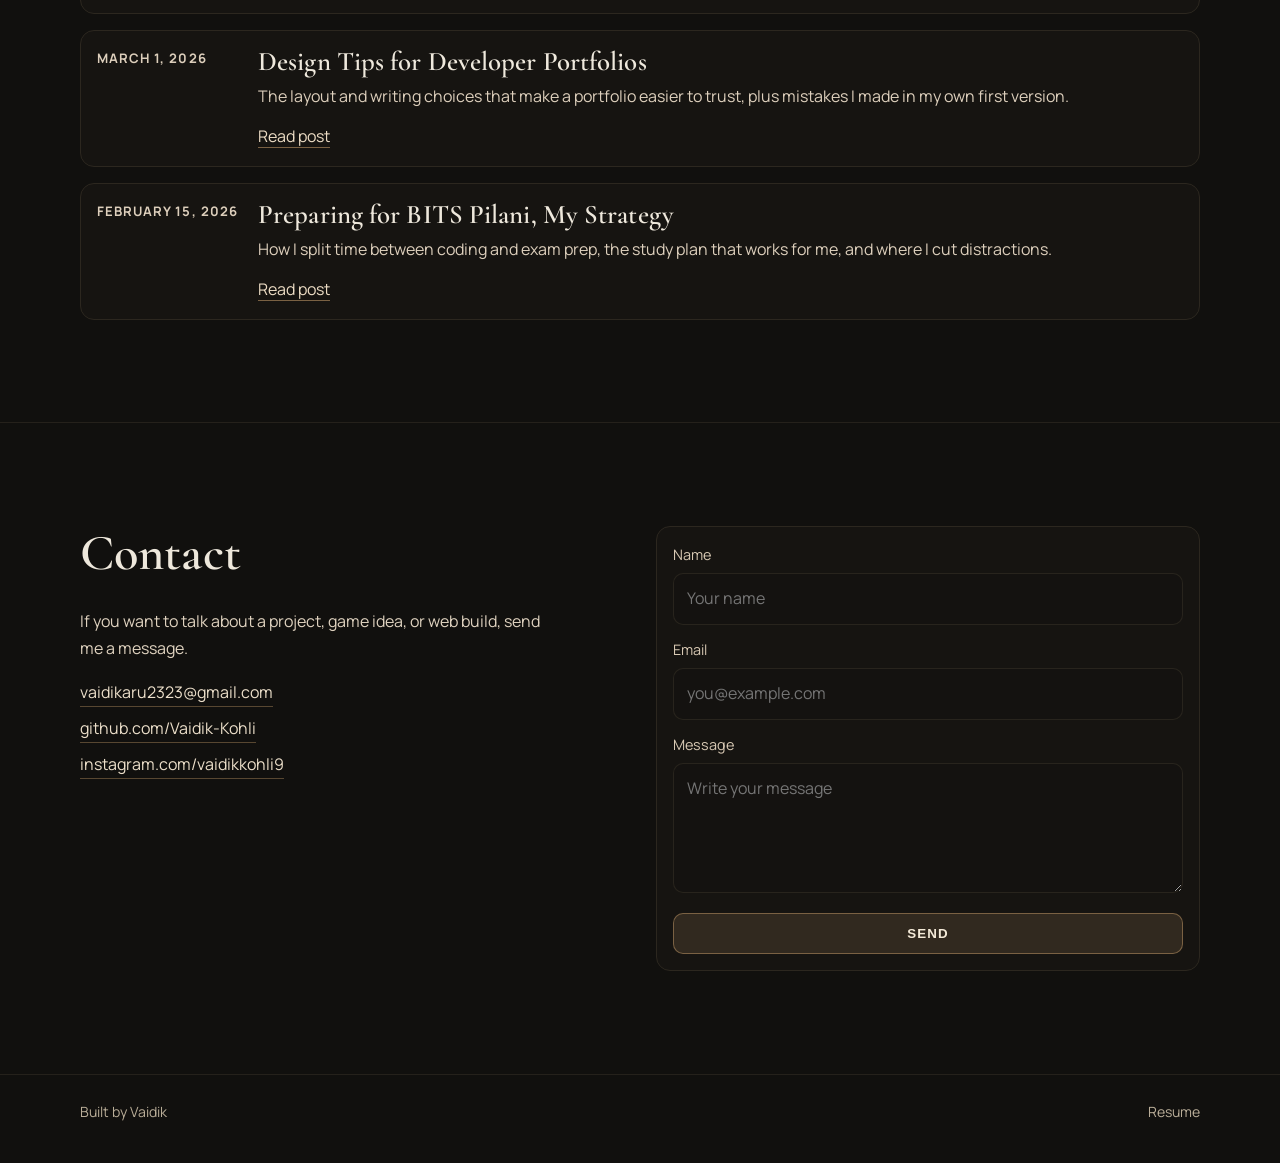
==== commit 9593fbcd: "Merge branch 'main' of https://github.com/Vaidik-Kohli/Portfolio" ====
--- a/index.html
+++ b/index.html
@@ -3,116 +3,577 @@
 <head>
     <meta charset="UTF-8">
     <meta name="viewport" content="width=device-width, initial-scale=1.0">
-    <title>Vaidik — Student | Developer | Designer</title>
-    <meta name="description" content="Vaidik Kohli — 16-year-old student, developer, and designer from Amritsar, India. Aspiring full-stack developer preparing for BITS Goa CSE 2028.">
-    <meta name="author" content="Vaidik Kohli">
-
-    <!-- Open Graph -->
-    <meta property="og:title" content="Vaidik — Student | Developer | Designer">
-    <meta property="og:description" content="Portfolio of Vaidik Kohli — Student, Developer, and Designer from Amritsar, India.">
+    <title>Vaidik | Portfolio</title>
+    <meta name="description" content="Vaidik is a 16-year-old developer from Amritsar, India, building Python and web projects from scratch.">
+    <meta name="author" content="Vaidik">
+    <meta property="og:title" content="Vaidik | Portfolio">
+    <meta property="og:description" content="Personal portfolio of Vaidik from Amritsar, India.">
     <meta property="og:type" content="website">
-    <meta property="og:url" content="https://vaidik-kohli.github.io/Portfolio/">
-
-    <!-- Favicon -->
-    <link rel="icon" href="assets/favicon.svg" type="image/svg+xml">
-
-    <!-- Google Fonts -->
+    <meta property="og:url" content="https://vaidik-kohli.github.io/">
+
     <link rel="preconnect" href="https://fonts.googleapis.com">
     <link rel="preconnect" href="https://fonts.gstatic.com" crossorigin>
-    <link href="https://fonts.googleapis.com/css2?family=Inter:wght@300;400;500;600;700;800&display=swap" rel="stylesheet">
-
-    <!-- Stylesheet -->
-    <link rel="stylesheet" href="styles.css">
+    <link href="https://fonts.googleapis.com/css2?family=Cormorant+Garamond:wght@500;600;700&family=Manrope:wght@400;500;600;700&display=swap" rel="stylesheet">
+
+    <style>
+        :root {
+            --bg: #11100e;
+            --surface: #171512;
+            --text: #eee8dc;
+            --muted: #b9ad98;
+            --line: #2c271f;
+            --accent: #c39a68;
+            --max: 1120px;
+            --radius: 14px;
+            --shadow: 0 18px 40px rgba(0, 0, 0, 0.25);
+        }
+
+        * {
+            box-sizing: border-box;
+            margin: 0;
+            padding: 0;
+        }
+
+        html {
+            scroll-behavior: smooth;
+        }
+
+        body {
+            font-family: "Manrope", sans-serif;
+            background: radial-gradient(circle at 85% 8%, #1d1914 0%, var(--bg) 45%);
+            color: var(--text);
+            line-height: 1.7;
+            -webkit-font-smoothing: antialiased;
+            text-rendering: optimizeLegibility;
+        }
+
+        img {
+            max-width: 100%;
+            display: block;
+        }
+
+        a {
+            color: inherit;
+            text-decoration: none;
+        }
+
+        .container {
+            width: min(92%, var(--max));
+            margin-inline: auto;
+        }
+
+        .site-header {
+            position: sticky;
+            top: 0;
+            z-index: 1000;
+            backdrop-filter: blur(8px);
+            background: color-mix(in srgb, var(--bg) 86%, transparent);
+            border-bottom: 1px solid color-mix(in srgb, var(--line) 80%, transparent);
+        }
+
+        .nav-wrap {
+            min-height: 68px;
+            display: flex;
+            align-items: center;
+            justify-content: space-between;
+            gap: 1rem;
+        }
+
+        .brand {
+            font-family: "Cormorant Garamond", serif;
+            font-size: clamp(1.5rem, 3vw, 1.9rem);
+            letter-spacing: 0.2px;
+            color: var(--text);
+            white-space: nowrap;
+        }
+
+        .nav-links {
+            display: flex;
+            list-style: none;
+            gap: clamp(0.45rem, 1.2vw, 1.2rem);
+            align-items: center;
+            flex-wrap: wrap;
+            justify-content: flex-end;
+        }
+
+        .nav-links a {
+            font-size: 0.92rem;
+            letter-spacing: 0.05em;
+            text-transform: uppercase;
+            color: var(--muted);
+            padding: 0.35rem 0.25rem;
+            border-bottom: 1px solid transparent;
+            transition: color 0.24s ease, border-color 0.24s ease;
+        }
+
+        .nav-links a:hover,
+        .nav-links a.active {
+            color: var(--accent);
+            border-color: color-mix(in srgb, var(--accent) 78%, transparent);
+        }
+
+        main {
+            overflow: clip;
+        }
+
+        section {
+            padding: clamp(4.5rem, 8vw, 7rem) 0;
+            border-bottom: 1px solid color-mix(in srgb, var(--line) 75%, transparent);
+        }
+
+        .fade {
+            opacity: 0;
+            transform: translateY(20px);
+            transition: opacity 0.7s ease, transform 0.7s ease;
+        }
+
+        .fade.show {
+            opacity: 1;
+            transform: translateY(0);
+        }
+
+        .hero {
+            min-height: min(86vh, 760px);
+            display: grid;
+            align-items: center;
+            border-bottom: 1px solid color-mix(in srgb, var(--line) 70%, transparent);
+        }
+
+        .hero-inner {
+            display: grid;
+            grid-template-columns: 1.25fr 0.9fr;
+            gap: clamp(1.2rem, 4vw, 3.2rem);
+            align-items: end;
+        }
+
+        .kicker {
+            font-size: 0.87rem;
+            letter-spacing: 0.13em;
+            text-transform: uppercase;
+            color: var(--muted);
+            margin-bottom: 0.65rem;
+        }
+
+        h1,
+        h2,
+        h3 {
+            font-family: "Cormorant Garamond", serif;
+            line-height: 1.08;
+            font-weight: 600;
+            letter-spacing: 0.1px;
+        }
+
+        h1 {
+            font-size: clamp(3rem, 9vw, 6.4rem);
+            margin-bottom: 0.95rem;
+        }
+
+        .hero-line {
+            font-size: clamp(1.15rem, 2.5vw, 1.5rem);
+            max-width: 34ch;
+            color: #e5dccd;
+        }
+
+        .hero-meta {
+            margin-top: 1.1rem;
+            color: var(--accent);
+            font-size: 0.96rem;
+            letter-spacing: 0.04em;
+            text-transform: uppercase;
+        }
+
+        .hero-note {
+            background: color-mix(in srgb, var(--surface) 94%, #000 6%);
+            border: 1px solid color-mix(in srgb, var(--accent) 24%, var(--line));
+            border-radius: var(--radius);
+            box-shadow: var(--shadow);
+            padding: 1.3rem 1.2rem;
+            max-width: 380px;
+            justify-self: end;
+        }
+
+        .hero-note p {
+            font-size: 0.96rem;
+            color: #dbd2c4;
+        }
+
+        .hero-note p + p {
+            margin-top: 0.65rem;
+            color: var(--muted);
+        }
+
+        .section-head {
+            margin-bottom: clamp(1.4rem, 2.2vw, 2rem);
+        }
+
+        .section-head h2 {
+            font-size: clamp(2rem, 4vw, 3.15rem);
+        }
+
+        .section-head p {
+            margin-top: 0.4rem;
+            color: var(--muted);
+            max-width: 64ch;
+            font-size: 0.98rem;
+        }
+
+        .about-grid {
+            display: grid;
+            grid-template-columns: minmax(0, 1.15fr) minmax(0, 0.85fr);
+            gap: clamp(1rem, 3vw, 2.4rem);
+        }
+
+        .about-copy p {
+            max-width: 62ch;
+            color: #e7dfd2;
+            font-size: clamp(1rem, 1.35vw, 1.06rem);
+        }
+
+        .about-copy p + p {
+            margin-top: 1rem;
+        }
+
+        .about-facts {
+            border: 1px solid var(--line);
+            border-radius: var(--radius);
+            background: color-mix(in srgb, var(--surface) 92%, #000 8%);
+            padding: 1rem 1.1rem;
+            align-self: start;
+        }
+
+        .about-facts ul {
+            list-style: none;
+            display: grid;
+            gap: 0.62rem;
+        }
+
+        .about-facts li {
+            color: #dbcdb8;
+            font-size: 0.95rem;
+            border-bottom: 1px solid color-mix(in srgb, var(--line) 72%, transparent);
+            padding-bottom: 0.52rem;
+        }
+
+        .about-facts li:last-child {
+            border-bottom: none;
+            padding-bottom: 0;
+        }
+
+        .projects-wrap {
+            display: grid;
+            gap: 1.35rem;
+        }
+
+        .project {
+            border: 1px solid var(--line);
+            border-radius: var(--radius);
+            padding: clamp(1rem, 2.6vw, 1.65rem);
+            background: color-mix(in srgb, var(--surface) 94%, #000 6%);
+        }
+
+        .project-title-row {
+            display: flex;
+            justify-content: space-between;
+            align-items: baseline;
+            gap: 1rem;
+            flex-wrap: wrap;
+            margin-bottom: 0.65rem;
+        }
+
+        .project h3 {
+            font-size: clamp(1.6rem, 2.7vw, 2.25rem);
+        }
+
+        .stack {
+            font-size: 0.84rem;
+            color: var(--accent);
+            letter-spacing: 0.09em;
+            text-transform: uppercase;
+            font-weight: 600;
+        }
+
+        .project p {
+            max-width: 70ch;
+            color: #ded3c2;
+        }
+
+        .project p + p {
+            margin-top: 0.75rem;
+        }
+
+        .project-links {
+            margin-top: 1rem;
+            display: flex;
+            gap: 0.95rem;
+            flex-wrap: wrap;
+        }
+
+        .link-btn {
+            border: 1px solid color-mix(in srgb, var(--accent) 32%, var(--line));
+            color: #e7dccb;
+            font-size: 0.9rem;
+            letter-spacing: 0.06em;
+            text-transform: uppercase;
+            padding: 0.55rem 0.75rem;
+            border-radius: 999px;
+            transition: background-color 0.24s ease, border-color 0.24s ease, color 0.24s ease;
+        }
+
+        .link-btn:hover {
+            background: color-mix(in srgb, var(--accent) 16%, transparent);
+            border-color: color-mix(in srgb, var(--accent) 62%, transparent);
+            color: #f6eddc;
+        }
+
+        .github-grid {
+            display: grid;
+            grid-template-columns: minmax(0, 0.9fr) minmax(0, 1.1fr);
+            gap: clamp(1rem, 3vw, 2rem);
+            align-items: start;
+        }
+
+        .github-card,
+        .graph-wrap {
+            border: 1px solid var(--line);
+            border-radius: var(--radius);
+            background: color-mix(in srgb, var(--surface) 94%, #000 6%);
+            padding: 1rem;
+        }
+
+        .github-card h3 {
+            font-size: 1.8rem;
+            margin-bottom: 0.45rem;
+        }
+
+        .github-card p {
+            color: #ddcfbc;
+            margin-bottom: 0.8rem;
+        }
+
+        .graph-wrap img {
+            width: 100%;
+            border-radius: 8px;
+            border: 1px solid color-mix(in srgb, var(--accent) 30%, var(--line));
+            background: #151311;
+            filter: sepia(0.26) saturate(0.72) hue-rotate(-8deg);
+        }
+
+        .blog-list {
+            display: grid;
+            gap: 1rem;
+        }
+
+        .blog-item {
+            display: grid;
+            grid-template-columns: 145px minmax(0, 1fr);
+            gap: 1rem;
+            border: 1px solid var(--line);
+            border-radius: var(--radius);
+            background: color-mix(in srgb, var(--surface) 94%, #000 6%);
+            padding: 1rem;
+        }
+
+        .blog-date {
+            color: var(--accent);
+            text-transform: uppercase;
+            letter-spacing: 0.08em;
+            font-size: 0.82rem;
+            font-weight: 700;
+            align-self: start;
+        }
+
+        .blog-item h3 {
+            font-size: clamp(1.35rem, 2.1vw, 1.8rem);
+            margin-bottom: 0.42rem;
+        }
+
+        .blog-item p {
+            color: #ddcfbc;
+            margin-bottom: 0.8rem;
+        }
+
+        .read-link {
+            color: #ecdcc4;
+            border-bottom: 1px solid color-mix(in srgb, var(--accent) 58%, transparent);
+            transition: color 0.22s ease;
+        }
+
+        .read-link:hover {
+            color: var(--accent);
+        }
+
+        .contact-grid {
+            display: grid;
+            grid-template-columns: minmax(0, 1fr) minmax(0, 1fr);
+            gap: clamp(1.1rem, 3vw, 2rem);
+        }
+
+        .contact-copy p {
+            max-width: 48ch;
+            color: #dfd2bf;
+        }
+
+        .contact-links {
+            margin-top: 1rem;
+            display: grid;
+            gap: 0.5rem;
+        }
+
+        .contact-links a {
+            color: #ecdfca;
+            width: fit-content;
+            border-bottom: 1px solid color-mix(in srgb, var(--accent) 40%, transparent);
+        }
+
+        form {
+            border: 1px solid var(--line);
+            border-radius: var(--radius);
+            background: color-mix(in srgb, var(--surface) 95%, #000 5%);
+            padding: 1rem;
+        }
+
+        .field {
+            margin-bottom: 0.78rem;
+        }
+
+        label {
+            display: block;
+            margin-bottom: 0.36rem;
+            color: #d8c9b4;
+            font-size: 0.9rem;
+        }
+
+        input,
+        textarea {
+            width: 100%;
+            border: 1px solid color-mix(in srgb, var(--line) 88%, transparent);
+            background: #141210;
+            color: var(--text);
+            border-radius: 10px;
+            padding: 0.72rem 0.8rem;
+            font: inherit;
+        }
+
+        textarea {
+            min-height: 130px;
+            resize: vertical;
+        }
+
+        input:focus,
+        textarea:focus {
+            outline: none;
+            border-color: color-mix(in srgb, var(--accent) 78%, transparent);
+            box-shadow: 0 0 0 3px color-mix(in srgb, var(--accent) 18%, transparent);
+        }
+
+        .send {
+            width: 100%;
+            border: 1px solid color-mix(in srgb, var(--accent) 50%, transparent);
+            border-radius: 10px;
+            background: color-mix(in srgb, var(--accent) 16%, transparent);
+            color: #f4ead8;
+            padding: 0.75rem;
+            font-weight: 700;
+            letter-spacing: 0.08em;
+            text-transform: uppercase;
+            cursor: pointer;
+            transition: background-color 0.24s ease, border-color 0.24s ease;
+        }
+
+        .send:hover {
+            background: color-mix(in srgb, var(--accent) 24%, transparent);
+            border-color: color-mix(in srgb, var(--accent) 76%, transparent);
+        }
+
+        .site-footer {
+            padding: 1.6rem 0 2.4rem;
+            color: var(--muted);
+            font-size: 0.88rem;
+        }
+
+        .site-footer .container {
+            display: flex;
+            justify-content: space-between;
+            gap: 0.8rem;
+            flex-wrap: wrap;
+            align-items: center;
+        }
+
+        @media (max-width: 960px) {
+            .hero-inner,
+            .about-grid,
+            .github-grid,
+            .contact-grid {
+                grid-template-columns: 1fr;
+            }
+
+            .hero-note {
+                justify-self: start;
+            }
+
+            .blog-item {
+                grid-template-columns: 1fr;
+                gap: 0.35rem;
+            }
+
+            .blog-date {
+                font-size: 0.76rem;
+            }
+        }
+
+        @media (max-width: 680px) {
+            .site-header {
+                position: static;
+            }
+
+            .nav-wrap {
+                min-height: auto;
+                flex-direction: column;
+                align-items: flex-start;
+                padding: 0.9rem 0;
+            }
+
+            .nav-links {
+                width: 100%;
+                justify-content: flex-start;
+            }
+
+            section {
+                padding: 3.5rem 0;
+            }
+
+            .hero {
+                min-height: auto;
+                padding-top: 2.1rem;
+                padding-bottom: 3.1rem;
+            }
+        }
+    </style>
 </head>
 <body>
-
-    <!-- ========== NAVBAR ========== -->
-    <nav class="navbar" id="navbar">
-        <div class="nav-container">
-            <a href="#hero" class="nav-logo">
-                <span class="logo-bracket">&lt;</span>Vaidik<span class="logo-bracket"> /&gt;</span>
-            </a>
-            <ul class="nav-menu" id="navMenu">
-                <li><a href="#about" class="nav-link">About</a></li>
-                <li><a href="#skills" class="nav-link">Skills</a></li>
-                <li><a href="#projects" class="nav-link">Projects</a></li>
-                <li><a href="#blog" class="nav-link">Blog</a></li>
-                <li><a href="#contact" class="nav-link">Contact</a></li>
-                <li>
-                    <a href="assets/resume.pdf" class="nav-resume-btn" target="_blank" rel="noopener noreferrer">
-                        <svg width="16" height="16" viewBox="0 0 24 24" fill="none" stroke="currentColor" stroke-width="2" stroke-linecap="round" stroke-linejoin="round"><path d="M21 15v4a2 2 0 0 1-2 2H5a2 2 0 0 1-2-2v-4"/><polyline points="7 10 12 15 17 10"/><line x1="12" y1="15" x2="12" y2="3"/></svg>
-                        Resume
-                    </a>
-                </li>
-            </ul>
-            <button class="hamburger" id="hamburger" aria-label="Toggle navigation menu">
-                <span class="bar"></span>
-                <span class="bar"></span>
-                <span class="bar"></span>
-            </button>
+    <header class="site-header">
+        <div class="container nav-wrap">
+            <a class="brand" href="#top">Vaidik</a>
+            <nav aria-label="Primary">
+                <ul class="nav-links">
+                    <li><a href="#about">About</a></li>
+                    <li><a href="#projects">Projects</a></li>
+                    <li><a href="#blog">Blog</a></li>
+                    <li><a href="#contact">Contact</a></li>
+                    <li><a href="https://vaidik-kohli.github.io/assets/resume.pdf" target="_blank" rel="noopener noreferrer">Resume</a></li>
+                </ul>
+            </nav>
         </div>
-    </nav>
-
-    <!-- ========== HERO ========== -->
-    <section class="hero" id="hero">
-        <div class="hero-content">
-            <p class="hero-greeting fade-up">Hey there, I'm</p>
-            <h1 class="hero-name fade-up">Vaidik<span class="accent-dot">.</span></h1>
-            <p class="hero-tagline fade-up">
-                <span class="tagline-text">Student</span>
-                <span class="tagline-separator">|</span>
-                <span class="tagline-text">Developer</span>
-                <span class="tagline-separator">|</span>
-                <span class="tagline-text">Designer</span>
-            </p>
-            <p class="hero-location fade-up">
-                <svg width="16" height="16" viewBox="0 0 24 24" fill="none" stroke="currentColor" stroke-width="2" stroke-linecap="round" stroke-linejoin="round"><path d="M21 10c0 7-9 13-9 13s-9-6-9-13a9 9 0 0 1 18 0z"/><circle cx="12" cy="10" r="3"/></svg>
-                Amritsar, India
-            </p>
-            <div class="hero-cta fade-up">
-                <a href="#projects" class="btn btn-primary">View My Work</a>
-                <a href="#contact" class="btn btn-outline">Get In Touch</a>
-            </div>
-            <div class="hero-socials fade-up">
-                <a href="https://github.com/Vaidik-Kohli" target="_blank" rel="noopener noreferrer" aria-label="GitHub" class="social-link">
-                    <svg width="22" height="22" viewBox="0 0 24 24" fill="currentColor"><path d="M12 0C5.37 0 0 5.37 0 12c0 5.31 3.435 9.795 8.205 11.385.6.105.825-.255.825-.57 0-.285-.015-1.23-.015-2.235-3.015.555-3.795-.735-4.035-1.41-.135-.345-.72-1.41-1.23-1.695-.42-.225-1.02-.78-.015-.795.945-.015 1.62.87 1.845 1.23 1.08 1.815 2.805 1.305 3.495.99.105-.78.42-1.305.765-1.605-2.67-.3-5.46-1.335-5.46-5.925 0-1.305.465-2.385 1.23-3.225-.12-.3-.54-1.53.12-3.18 0 0 1.005-.315 3.3 1.23.96-.27 1.98-.405 3-.405s2.04.135 3 .405c2.295-1.56 3.3-1.23 3.3-1.23.66 1.65.24 2.88.12 3.18.765.84 1.23 1.905 1.23 3.225 0 4.605-2.805 5.625-5.475 5.925.435.375.81 1.095.81 2.22 0 1.605-.015 2.895-.015 3.3 0 .315.225.69.825.57A12.02 12.02 0 0 0 24 12c0-6.63-5.37-12-12-12z"/></svg>
-                </a>
-                <a href="https://instagram.com/vaidikkohli9" target="_blank" rel="noopener noreferrer" aria-label="Instagram" class="social-link">
-                    <svg width="22" height="22" viewBox="0 0 24 24" fill="none" stroke="currentColor" stroke-width="2" stroke-linecap="round" stroke-linejoin="round"><rect x="2" y="2" width="20" height="20" rx="5" ry="5"/><path d="M16 11.37A4 4 0 1 1 12.63 8 4 4 0 0 1 16 11.37z"/><line x1="17.5" y1="6.5" x2="17.51" y2="6.5"/></svg>
-                </a>
-                <a href="mailto:vaidikaru2323@gmail.com" aria-label="Email" class="social-link">
-                    <svg width="22" height="22" viewBox="0 0 24 24" fill="none" stroke="currentColor" stroke-width="2" stroke-linecap="round" stroke-linejoin="round"><path d="M4 4h16c1.1 0 2 .9 2 2v12c0 1.1-.9 2-2 2H4c-1.1 0-2-.9-2-2V6c0-1.1.9-2 2-2z"/><polyline points="22,6 12,13 2,6"/></svg>
-                </a>
-            </div>
-        </div>
-
-        <!-- Decorative background elements -->
-        <div class="hero-bg-glow"></div>
-        <div class="hero-grid-pattern"></div>
-    </section>
-
-    <!-- ========== ABOUT ========== -->
-    <section class="section" id="about">
-        <div class="container">
-            <h2 class="section-title fade-up">
-                <span class="section-number">01.</span> About Me
-            </h2>
-            <div class="about-content">
-                <div class="about-text fade-up">
-                    <p>
-                        Hi! I'm <strong>Vaidik</strong>, a 16-year-old from <strong>Amritsar, India</strong> with a passion 
-                        for building things on the internet. I'm currently learning full-stack development and preparing for 
-                        <strong>BITS Pilani Goa — CSE 2028</strong>.
-                    </p>
-                    <p>
-                        I love working at the intersection of design and code — turning ideas into clean, functional, and 
-                        visually appealing digital experiences. Whether it's designing an interface in Figma or writing 
-                        JavaScript logic, I enjoy the whole creative process.
-                    </p>
-                    <p>
-                        When I'm not coding or studying, you'll find me playing <strong>cricket</strong>, exploring 
-                        <strong>photography</strong>, or gaming. I'm always open to freelance work and exciting collaborations!
-                    </p>
+    </header>
+
+    <main id="top">
+        <section class="hero">
+            <div class="container hero-inner fade">
+                <div>
+                    <p class="kicker">Personal Portfolio</p>
+                    <h1>Vaidik</h1>
+                    <p class="hero-line">I like building things that feel alive, from game mechanics in Python to pages that read like a person made them.</p>
+                    <p class="hero-meta">Amritsar, India</p>
                 </div>
                 <div class="about-highlights fade-up">
                     <div class="highlight-card">
@@ -140,291 +601,198 @@
         </div>
     </section>
 
-    <!-- ========== SKILLS ========== -->
-    <section class="section section-alt" id="skills">
-        <div class="container">
-            <h2 class="section-title fade-up">
-                <span class="section-number">02.</span> Skills & Tools
-            </h2>
-            <div class="skills-grid">
-                <div class="skill-category fade-up">
-                    <div class="skill-category-header">
-                        <svg width="24" height="24" viewBox="0 0 24 24" fill="none" stroke="currentColor" stroke-width="2" stroke-linecap="round" stroke-linejoin="round"><polyline points="16 18 22 12 16 6"/><polyline points="8 6 2 12 8 18"/></svg>
-                        <h3>Development</h3>
-                    </div>
-                    <div class="skill-tags">
-                        <span class="skill-tag">Python</span>
-                        <span class="skill-tag">JavaScript</span>
-                        <span class="skill-tag">React</span>
-                        <span class="skill-tag">Node.js</span>
-                        <span class="skill-tag">HTML</span>
-                        <span class="skill-tag">CSS</span>
-                        <span class="skill-tag">Git</span>
-                    </div>
-                </div>
-                <div class="skill-category fade-up">
-                    <div class="skill-category-header">
-                        <svg width="24" height="24" viewBox="0 0 24 24" fill="none" stroke="currentColor" stroke-width="2" stroke-linecap="round" stroke-linejoin="round"><path d="M12 19l7-7 3 3-7 7-3-3z"/><path d="M18 13l-1.5-7.5L2 2l3.5 14.5L13 18l5-5z"/><path d="M2 2l7.586 7.586"/><circle cx="11" cy="11" r="2"/></svg>
-                        <h3>Design</h3>
-                    </div>
-                    <div class="skill-tags">
-                        <span class="skill-tag">Figma</span>
-                        <span class="skill-tag">Canva</span>
-                        <span class="skill-tag">Photoshop</span>
-                        <span class="skill-tag">Lightroom</span>
-                        <span class="skill-tag">UI/UX</span>
-                    </div>
-                </div>
-                <div class="skill-category fade-up">
-                    <div class="skill-category-header">
-                        <svg width="24" height="24" viewBox="0 0 24 24" fill="none" stroke="currentColor" stroke-width="2" stroke-linecap="round" stroke-linejoin="round"><rect x="2" y="3" width="20" height="14" rx="2" ry="2"/><line x1="8" y1="21" x2="16" y2="21"/><line x1="12" y1="17" x2="12" y2="21"/></svg>
-                        <h3>Other</h3>
-                    </div>
-                    <div class="skill-tags">
-                        <span class="skill-tag">Freelancing</span>
-                        <span class="skill-tag">Photography</span>
-                        <span class="skill-tag">Video Editing</span>
-                        <span class="skill-tag">Problem Solving</span>
-                    </div>
-                </div>
+        <section id="about">
+            <div class="container about-grid fade">
+                <div class="about-copy">
+                    <div class="section-head">
+                        <h2>About</h2>
+                    </div>
+                    <p>I started with Python because I wanted to make something that moved on screen, not just print lines in a console. That led me into Pygame, then into web work when I wanted a place to document what I was building.</p>
+                    <p>Most of what I know comes from trial and error. I read docs, test ideas, and keep notes when a bad decision teaches me something useful. That habit helped me move faster than I expected.</p>
+                    <p>Outside code, I spend time on cricket, photography, and games. Those three shape how I think about timing, composition, and feedback loops in projects.</p>
+                </div>
+                <aside class="about-facts">
+                    <ul>
+                        <li>Primary stack: Python, Pygame, HTML, CSS, JavaScript</li>
+                        <li>Tools: Git, Figma, Canva, Photoshop</li>
+                        <li>Focus: projects that feel complete, not half demos</li>
+                        <li>Location: Amritsar, Punjab, India</li>
+                    </ul>
+                </aside>
             </div>
-        </div>
-    </section>
-
-    <!-- ========== PROJECTS ========== -->
-    <section class="section" id="projects">
-        <div class="container">
-            <h2 class="section-title fade-up">
-                <span class="section-number">03.</span> Projects
-            </h2>
-            <p class="section-subtitle fade-up">Some things I've built or am working on.</p>
-            <div class="projects-grid">
-                <!-- Project Card 1 -->
-                <article class="project-card fade-up">
-                    <div class="project-image">
-                        <div class="project-image-placeholder gradient-1">
-                            <svg width="48" height="48" viewBox="0 0 24 24" fill="none" stroke="currentColor" stroke-width="1.5" stroke-linecap="round" stroke-linejoin="round"><rect x="2" y="3" width="20" height="14" rx="2" ry="2"/><line x1="8" y1="21" x2="16" y2="21"/><line x1="12" y1="17" x2="12" y2="21"/></svg>
+        </section>
+
+        <section id="projects">
+            <div class="container fade">
+                <div class="section-head">
+                    <h2>Projects</h2>
+                    <p>Two builds that took real iteration, not one-night prototypes.</p>
+                </div>
+                <div class="projects-wrap">
+                    <article class="project">
+                        <div class="project-title-row">
+                            <h3>Slot Machine Game</h3>
+                            <span class="stack">Python • Pygame</span>
                         </div>
-                    </div>
-                    <div class="project-info">
-                        <h3 class="project-title">Project Name</h3>
-                        <p class="project-description">
-                            A brief description of what this project does, the problem it solves, 
-                            and what you learned building it.
-                        </p>
-                        <div class="project-tech">
-                            <span>HTML</span>
-                            <span>CSS</span>
-                            <span>JavaScript</span>
+                        <p>I made this to learn game architecture in a way tutorials never forced me to. The game has four risk levels, a jackpot system, 12 achievements, an aura mechanic, particle bursts, and sound cues that match the pace of each spin.</p>
+                        <p>The hard part was balancing reward and frustration so it felt fair. I rewrote parts of the random logic and state handling a few times before it stopped feeling noisy and started feeling intentional.</p>
+                        <div class="project-links">
+                            <a class="link-btn" href="https://github.com/Vaidik-Kohli/slot-machine-game" target="_blank" rel="noopener noreferrer">View Code</a>
                         </div>
+                    </article>
+
+                    <article class="project">
+                        <div class="project-title-row">
+                            <h3>Portfolio Website</h3>
+                            <span class="stack">HTML • CSS • JavaScript</span>
+                        </div>
+                        <p>This site started as a simple page and got rebuilt when I realized it looked generic. I rebuilt the structure, tightened the spacing, and treated copy like product content instead of filler.</p>
+                        <p>Under the surface, I kept it clean and lightweight: responsive layout, smooth navigation, section reveal effects, and a blog setup that is easy to extend without adding a framework.</p>
                         <div class="project-links">
-                            <a href="#" class="project-link" aria-label="Live demo">
-                                <svg width="18" height="18" viewBox="0 0 24 24" fill="none" stroke="currentColor" stroke-width="2" stroke-linecap="round" stroke-linejoin="round"><path d="M18 13v6a2 2 0 0 1-2 2H5a2 2 0 0 1-2-2V8a2 2 0 0 1 2-2h6"/><polyline points="15 3 21 3 21 9"/><line x1="10" y1="14" x2="21" y2="3"/></svg>
-                                Live Demo
-                            </a>
-                            <a href="#" class="project-link" aria-label="Source code">
-                                <svg width="18" height="18" viewBox="0 0 24 24" fill="currentColor"><path d="M12 0C5.37 0 0 5.37 0 12c0 5.31 3.435 9.795 8.205 11.385.6.105.825-.255.825-.57 0-.285-.015-1.23-.015-2.235-3.015.555-3.795-.735-4.035-1.41-.135-.345-.72-1.41-1.23-1.695-.42-.225-1.02-.78-.015-.795.945-.015 1.62.87 1.845 1.23 1.08 1.815 2.805 1.305 3.495.99.105-.78.42-1.305.765-1.605-2.67-.3-5.46-1.335-5.46-5.925 0-1.305.465-2.385 1.23-3.225-.12-.3-.54-1.53.12-3.18 0 0 1.005-.315 3.3 1.23.96-.27 1.98-.405 3-.405s2.04.135 3 .405c2.295-1.56 3.3-1.23 3.3-1.23.66 1.65.24 2.88.12 3.18.765.84 1.23 1.905 1.23 3.225 0 4.605-2.805 5.625-5.475 5.925.435.375.81 1.095.81 2.22 0 1.605-.015 2.895-.015 3.3 0 .315.225.69.825.57A12.02 12.02 0 0 0 24 12c0-6.63-5.37-12-12-12z"/></svg>
-                                Code
-                            </a>
+                            <a class="link-btn" href="https://github.com/Vaidik-Kohli/Portfolio" target="_blank" rel="noopener noreferrer">View Code</a>
                         </div>
-                    </div>
-                </article>
-
-                <!-- Project Card 2 -->
-                <article class="project-card fade-up">
-                    <div class="project-image">
-                        <div class="project-image-placeholder gradient-2">
-                            <svg width="48" height="48" viewBox="0 0 24 24" fill="none" stroke="currentColor" stroke-width="1.5" stroke-linecap="round" stroke-linejoin="round"><path d="M12 19l7-7 3 3-7 7-3-3z"/><path d="M18 13l-1.5-7.5L2 2l3.5 14.5L13 18l5-5z"/><path d="M2 2l7.586 7.586"/><circle cx="11" cy="11" r="2"/></svg>
+                    </article>
+                </div>
+            </div>
+        </section>
+
+        <section id="github">
+            <div class="container fade">
+                <div class="section-head">
+                    <h2>GitHub Activity</h2>
+                    <p>Public work and commit history.</p>
+                </div>
+                <div class="github-grid">
+                    <div class="github-card">
+                        <h3>Vaidik-Kohli</h3>
+                        <p>I push code often, then clean it after I see what breaks. You can find all project repositories and updates on my profile.</p>
+                        <a class="link-btn" href="https://github.com/Vaidik-Kohli" target="_blank" rel="noopener noreferrer">Open GitHub Profile</a>
+                    </div>
+                    <div class="graph-wrap">
+                        <img src="https://ghchart.rshah.org/Vaidik-Kohli" alt="GitHub contribution graph for Vaidik-Kohli" loading="lazy">
+                    </div>
+                </div>
+            </div>
+        </section>
+
+        <section id="blog">
+            <div class="container fade">
+                <div class="section-head">
+                    <h2>Blog</h2>
+                    <p>Notes from what I build and how I think through decisions.</p>
+                </div>
+                <div class="blog-list">
+                    <article class="blog-item">
+                        <p class="blog-date">March 9, 2026</p>
+                        <div>
+                            <h3>My Journey Into Web Development</h3>
+                            <p>How I moved from simple Python scripts to front-end work, what helped, what wasted time, and what I would do first if I had to restart from zero.</p>
+                            <a class="read-link" href="https://vaidik-kohli.github.io/blog/my-journey-into-web-development.html" target="_blank" rel="noopener noreferrer">Read post</a>
                         </div>
-                    </div>
-                    <div class="project-info">
-                        <h3 class="project-title">Design Project</h3>
-                        <p class="project-description">
-                            Describe a design project — a brand identity, UI/UX case study, or a creative 
-                            piece you designed for a client or personal use.
-                        </p>
-                        <div class="project-tech">
-                            <span>Figma</span>
-                            <span>Photoshop</span>
-                            <span>UI/UX</span>
+                    </article>
+                    <article class="blog-item">
+                        <p class="blog-date">March 1, 2026</p>
+                        <div>
+                            <h3>Design Tips for Developer Portfolios</h3>
+                            <p>The layout and writing choices that make a portfolio easier to trust, plus mistakes I made in my own first version.</p>
+                            <a class="read-link" href="https://vaidik-kohli.github.io/blog/design-tips-for-developer-portfolios.html" target="_blank" rel="noopener noreferrer">Read post</a>
                         </div>
-                        <div class="project-links">
-                            <a href="#" class="project-link" aria-label="View design">
-                                <svg width="18" height="18" viewBox="0 0 24 24" fill="none" stroke="currentColor" stroke-width="2" stroke-linecap="round" stroke-linejoin="round"><path d="M18 13v6a2 2 0 0 1-2 2H5a2 2 0 0 1-2-2V8a2 2 0 0 1 2-2h6"/><polyline points="15 3 21 3 21 9"/><line x1="10" y1="14" x2="21" y2="3"/></svg>
-                                View Design
-                            </a>
+                    </article>
+                    <article class="blog-item">
+                        <p class="blog-date">February 15, 2026</p>
+                        <div>
+                            <h3>Preparing for BITS Pilani, My Strategy</h3>
+                            <p>How I split time between coding and exam prep, the study plan that works for me, and where I cut distractions.</p>
+                            <a class="read-link" href="https://vaidik-kohli.github.io/blog/preparing-for-bits-pilani.html" target="_blank" rel="noopener noreferrer">Read post</a>
                         </div>
-                    </div>
-                </article>
-
-                <!-- Project Card 3 -->
-                <article class="project-card fade-up">
-                    <div class="project-image">
-                        <div class="project-image-placeholder gradient-3">
-                            <svg width="48" height="48" viewBox="0 0 24 24" fill="none" stroke="currentColor" stroke-width="1.5" stroke-linecap="round" stroke-linejoin="round"><polyline points="16 18 22 12 16 6"/><polyline points="8 6 2 12 8 18"/></svg>
-                        </div>
-                    </div>
-                    <div class="project-info">
-                        <h3 class="project-title">Another Project</h3>
-                        <p class="project-description">
-                            Add a third project here — could be a script, a tool, a website, 
-                            or anything you've built that you're proud of.
-                        </p>
-                        <div class="project-tech">
-                            <span>Python</span>
-                            <span>Node.js</span>
-                            <span>API</span>
-                        </div>
-                        <div class="project-links">
-                            <a href="#" class="project-link" aria-label="Live demo">
-                                <svg width="18" height="18" viewBox="0 0 24 24" fill="none" stroke="currentColor" stroke-width="2" stroke-linecap="round" stroke-linejoin="round"><path d="M18 13v6a2 2 0 0 1-2 2H5a2 2 0 0 1-2-2V8a2 2 0 0 1 2-2h6"/><polyline points="15 3 21 3 21 9"/><line x1="10" y1="14" x2="21" y2="3"/></svg>
-                                Live Demo
-                            </a>
-                            <a href="#" class="project-link" aria-label="Source code">
-                                <svg width="18" height="18" viewBox="0 0 24 24" fill="currentColor"><path d="M12 0C5.37 0 0 5.37 0 12c0 5.31 3.435 9.795 8.205 11.385.6.105.825-.255.825-.57 0-.285-.015-1.23-.015-2.235-3.015.555-3.795-.735-4.035-1.41-.135-.345-.72-1.41-1.23-1.695-.42-.225-1.02-.78-.015-.795.945-.015 1.62.87 1.845 1.23 1.08 1.815 2.805 1.305 3.495.99.105-.78.42-1.305.765-1.605-2.67-.3-5.46-1.335-5.46-5.925 0-1.305.465-2.385 1.23-3.225-.12-.3-.54-1.53.12-3.18 0 0 1.005-.315 3.3 1.23.96-.27 1.98-.405 3-.405s2.04.135 3 .405c2.295-1.56 3.3-1.23 3.3-1.23.66 1.65.24 2.88.12 3.18.765.84 1.23 1.905 1.23 3.225 0 4.605-2.805 5.625-5.475 5.925.435.375.81 1.095.81 2.22 0 1.605-.015 2.895-.015 3.3 0 .315.225.69.825.57A12.02 12.02 0 0 0 24 12c0-6.63-5.37-12-12-12z"/></svg>
-                                Code
-                            </a>
-                        </div>
-                    </div>
-                </article>
+                    </article>
+                </div>
             </div>
-        </div>
-    </section>
-
-    <!-- ========== BLOG ========== -->
-    <section class="section section-alt" id="blog">
-        <div class="container">
-            <h2 class="section-title fade-up">
-                <span class="section-number">04.</span> Blog
-            </h2>
-            <p class="section-subtitle fade-up">Thoughts, learnings, and stories.</p>
-            <div class="blog-grid">
-                <article class="blog-card fade-up">
-                    <div class="blog-date">
-                        <span class="blog-day">09</span>
-                        <span class="blog-month">Mar</span>
-                    </div>
-                    <div class="blog-content">
-                        <h3 class="blog-title">My Journey Into Web Development</h3>
-                        <p class="blog-excerpt">
-                            How I started learning to code, the resources I used, and what I've learned 
-                            along the way as a 16-year-old self-taught developer...
-                        </p>
-                        <a href="#" class="blog-read-more">
-                            Read More
-                            <svg width="16" height="16" viewBox="0 0 24 24" fill="none" stroke="currentColor" stroke-width="2" stroke-linecap="round" stroke-linejoin="round"><line x1="5" y1="12" x2="19" y2="12"/><polyline points="12 5 19 12 12 19"/></svg>
-                        </a>
-                    </div>
-                </article>
-                <article class="blog-card fade-up">
-                    <div class="blog-date">
-                        <span class="blog-day">01</span>
-                        <span class="blog-month">Mar</span>
-                    </div>
-                    <div class="blog-content">
-                        <h3 class="blog-title">Design Tips for Developer Portfolios</h3>
-                        <p class="blog-excerpt">
-                            What I learned about making a portfolio that stands out — from color theory 
-                            and typography to layout and user experience...
-                        </p>
-                        <a href="#" class="blog-read-more">
-                            Read More
-                            <svg width="16" height="16" viewBox="0 0 24 24" fill="none" stroke="currentColor" stroke-width="2" stroke-linecap="round" stroke-linejoin="round"><line x1="5" y1="12" x2="19" y2="12"/><polyline points="12 5 19 12 12 19"/></svg>
-                        </a>
-                    </div>
-                </article>
-                <article class="blog-card fade-up">
-                    <div class="blog-date">
-                        <span class="blog-day">15</span>
-                        <span class="blog-month">Feb</span>
-                    </div>
-                    <div class="blog-content">
-                        <h3 class="blog-title">Preparing for BITS Pilani — My Strategy</h3>
-                        <p class="blog-excerpt">
-                            Balancing coding, freelancing, and exam preparation — here's how I'm 
-                            planning my roadmap for BITSAT and beyond...
-                        </p>
-                        <a href="#" class="blog-read-more">
-                            Read More
-                            <svg width="16" height="16" viewBox="0 0 24 24" fill="none" stroke="currentColor" stroke-width="2" stroke-linecap="round" stroke-linejoin="round"><line x1="5" y1="12" x2="19" y2="12"/><polyline points="12 5 19 12 12 19"/></svg>
-                        </a>
-                    </div>
-                </article>
-            </div>
-        </div>
-    </section>
-
-    <!-- ========== CONTACT ========== -->
-    <section class="section" id="contact">
-        <div class="container">
-            <h2 class="section-title fade-up">
-                <span class="section-number">05.</span> Get In Touch
-            </h2>
-            <div class="contact-content">
-                <div class="contact-text fade-up">
-                    <p>
-                        I'm always open to new opportunities, freelance projects, or just a friendly chat. 
-                        Whether you have a question, want to collaborate, or just want to say hi — my inbox 
-                        is always open!
-                    </p>
+        </section>
+
+        <section id="contact">
+            <div class="container contact-grid fade">
+                <div class="contact-copy">
+                    <div class="section-head">
+                        <h2>Contact</h2>
+                    </div>
+                    <p>If you want to talk about a project, game idea, or web build, send me a message.</p>
                     <div class="contact-links">
-                        <a href="mailto:vaidikaru2323@gmail.com" class="contact-item">
-                            <svg width="20" height="20" viewBox="0 0 24 24" fill="none" stroke="currentColor" stroke-width="2" stroke-linecap="round" stroke-linejoin="round"><path d="M4 4h16c1.1 0 2 .9 2 2v12c0 1.1-.9 2-2 2H4c-1.1 0-2-.9-2-2V6c0-1.1.9-2 2-2z"/><polyline points="22,6 12,13 2,6"/></svg>
-                            vaidikaru2323@gmail.com
-                        </a>
-                        <a href="https://github.com/Vaidik-Kohli" target="_blank" rel="noopener noreferrer" class="contact-item">
-                            <svg width="20" height="20" viewBox="0 0 24 24" fill="currentColor"><path d="M12 0C5.37 0 0 5.37 0 12c0 5.31 3.435 9.795 8.205 11.385.6.105.825-.255.825-.57 0-.285-.015-1.23-.015-2.235-3.015.555-3.795-.735-4.035-1.41-.135-.345-.72-1.41-1.23-1.695-.42-.225-1.02-.78-.015-.795.945-.015 1.62.87 1.845 1.23 1.08 1.815 2.805 1.305 3.495.99.105-.78.42-1.305.765-1.605-2.67-.3-5.46-1.335-5.46-5.925 0-1.305.465-2.385 1.23-3.225-.12-.3-.54-1.53.12-3.18 0 0 1.005-.315 3.3 1.23.96-.27 1.98-.405 3-.405s2.04.135 3 .405c2.295-1.56 3.3-1.23 3.3-1.23.66 1.65.24 2.88.12 3.18.765.84 1.23 1.905 1.23 3.225 0 4.605-2.805 5.625-5.475 5.925.435.375.81 1.095.81 2.22 0 1.605-.015 2.895-.015 3.3 0 .315.225.69.825.57A12.02 12.02 0 0 0 24 12c0-6.63-5.37-12-12-12z"/></svg>
-                            Vaidik-Kohli
-                        </a>
-                        <a href="https://instagram.com/vaidikkohli9" target="_blank" rel="noopener noreferrer" class="contact-item">
-                            <svg width="20" height="20" viewBox="0 0 24 24" fill="none" stroke="currentColor" stroke-width="2" stroke-linecap="round" stroke-linejoin="round"><rect x="2" y="2" width="20" height="20" rx="5" ry="5"/><path d="M16 11.37A4 4 0 1 1 12.63 8 4 4 0 0 1 16 11.37z"/><line x1="17.5" y1="6.5" x2="17.51" y2="6.5"/></svg>
-                            @vaidikkohli9
-                        </a>
-                    </div>
-                </div>
-                <form class="contact-form fade-up" id="contactForm" action="https://formspree.io/f/your-form-id" method="POST">
-                    <div class="form-group">
+                        <a href="mailto:vaidikaru2323@gmail.com">vaidikaru2323@gmail.com</a>
+                        <a href="https://github.com/Vaidik-Kohli" target="_blank" rel="noopener noreferrer">github.com/Vaidik-Kohli</a>
+                        <a href="https://instagram.com/vaidikkohli9" target="_blank" rel="noopener noreferrer">instagram.com/vaidikkohli9</a>
+                    </div>
+                </div>
+                <form aria-label="Contact form">
+                    <div class="field">
                         <label for="name">Name</label>
-                        <input type="text" id="name" name="name" placeholder="Your name" required>
-                    </div>
-                    <div class="form-group">
+                        <input id="name" name="name" type="text" placeholder="Your name" required>
+                    </div>
+                    <div class="field">
                         <label for="email">Email</label>
-                        <input type="email" id="email" name="email" placeholder="your@email.com" required>
-                    </div>
-                    <div class="form-group">
+                        <input id="email" name="email" type="email" placeholder="you@example.com" required>
+                    </div>
+                    <div class="field">
                         <label for="message">Message</label>
-                        <textarea id="message" name="message" rows="5" placeholder="What's on your mind?" required></textarea>
-                    </div>
-                    <button type="submit" class="btn btn-primary btn-submit">
-                        Send Message
-                        <svg width="18" height="18" viewBox="0 0 24 24" fill="none" stroke="currentColor" stroke-width="2" stroke-linecap="round" stroke-linejoin="round"><line x1="22" y1="2" x2="11" y2="13"/><polygon points="22 2 15 22 11 13 2 9 22 2"/></svg>
-                    </button>
+                        <textarea id="message" name="message" placeholder="Write your message" required></textarea>
+                    </div>
+                    <button type="submit" class="send">Send</button>
                 </form>
             </div>
-        </div>
-    </section>
-
-    <!-- ========== FOOTER ========== -->
-    <footer class="footer">
+        </section>
+    </main>
+
+    <footer class="site-footer">
         <div class="container">
-            <p class="footer-text">
-                Designed & Built by <strong>Vaidik</strong> &copy; 2026
-            </p>
-            <div class="footer-socials">
-                <a href="https://github.com/Vaidik-Kohli" target="_blank" rel="noopener noreferrer" aria-label="GitHub">
-                    <svg width="18" height="18" viewBox="0 0 24 24" fill="currentColor"><path d="M12 0C5.37 0 0 5.37 0 12c0 5.31 3.435 9.795 8.205 11.385.6.105.825-.255.825-.57 0-.285-.015-1.23-.015-2.235-3.015.555-3.795-.735-4.035-1.41-.135-.345-.72-1.41-1.23-1.695-.42-.225-1.02-.78-.015-.795.945-.015 1.62.87 1.845 1.23 1.08 1.815 2.805 1.305 3.495.99.105-.78.42-1.305.765-1.605-2.67-.3-5.46-1.335-5.46-5.925 0-1.305.465-2.385 1.23-3.225-.12-.3-.54-1.53.12-3.18 0 0 1.005-.315 3.3 1.23.96-.27 1.98-.405 3-.405s2.04.135 3 .405c2.295-1.56 3.3-1.23 3.3-1.23.66 1.65.24 2.88.12 3.18.765.84 1.23 1.905 1.23 3.225 0 4.605-2.805 5.625-5.475 5.925.435.375.81 1.095.81 2.22 0 1.605-.015 2.895-.015 3.3 0 .315.225.69.825.57A12.02 12.02 0 0 0 24 12c0-6.63-5.37-12-12-12z"/></svg>
-                </a>
-                <a href="https://instagram.com/vaidikkohli9" target="_blank" rel="noopener noreferrer" aria-label="Instagram">
-                    <svg width="18" height="18" viewBox="0 0 24 24" fill="none" stroke="currentColor" stroke-width="2" stroke-linecap="round" stroke-linejoin="round"><rect x="2" y="2" width="20" height="20" rx="5" ry="5"/><path d="M16 11.37A4 4 0 1 1 12.63 8 4 4 0 0 1 16 11.37z"/><line x1="17.5" y1="6.5" x2="17.51" y2="6.5"/></svg>
-                </a>
-                <a href="mailto:vaidikaru2323@gmail.com" aria-label="Email">
-                    <svg width="18" height="18" viewBox="0 0 24 24" fill="none" stroke="currentColor" stroke-width="2" stroke-linecap="round" stroke-linejoin="round"><path d="M4 4h16c1.1 0 2 .9 2 2v12c0 1.1-.9 2-2 2H4c-1.1 0-2-.9-2-2V6c0-1.1.9-2 2-2z"/><polyline points="22,6 12,13 2,6"/></svg>
-                </a>
-            </div>
+            <p>Built by Vaidik</p>
+            <p><a href="https://vaidik-kohli.github.io/assets/resume.pdf" target="_blank" rel="noopener noreferrer">Resume</a></p>
         </div>
     </footer>
 
-    <!-- JavaScript -->
-    <script src="script.js"></script>
+    <script>
+        const navLinks = Array.from(document.querySelectorAll('.nav-links a[href^="#"]'));
+        const sections = navLinks
+            .map((link) => document.querySelector(link.getAttribute('href')))
+            .filter(Boolean);
+
+        const setActiveLink = () => {
+            const position = window.scrollY + window.innerHeight * 0.3;
+            let currentId = '';
+
+            sections.forEach((section) => {
+                if (position >= section.offsetTop) {
+                    currentId = section.id;
+                }
+            });
+
+            navLinks.forEach((link) => {
+                const target = link.getAttribute('href').replace('#', '');
+                link.classList.toggle('active', target === currentId);
+            });
+        };
+
+        window.addEventListener('scroll', setActiveLink, { passive: true });
+        window.addEventListener('load', setActiveLink);
+
+        const observer = new IntersectionObserver(
+            (entries) => {
+                entries.forEach((entry) => {
+                    if (entry.isIntersecting) {
+                        entry.target.classList.add('show');
+                        observer.unobserve(entry.target);
+                    }
+                });
+            },
+            { threshold: 0.14, rootMargin: '0px 0px -8% 0px' }
+        );
+
+        document.querySelectorAll('.fade').forEach((section) => observer.observe(section));
+
+        const form = document.querySelector('form');
+        form.addEventListener('submit', (event) => {
+            event.preventDefault();
+            form.reset();
+        });
+    </script>
 </body>
-</html>
+</html>
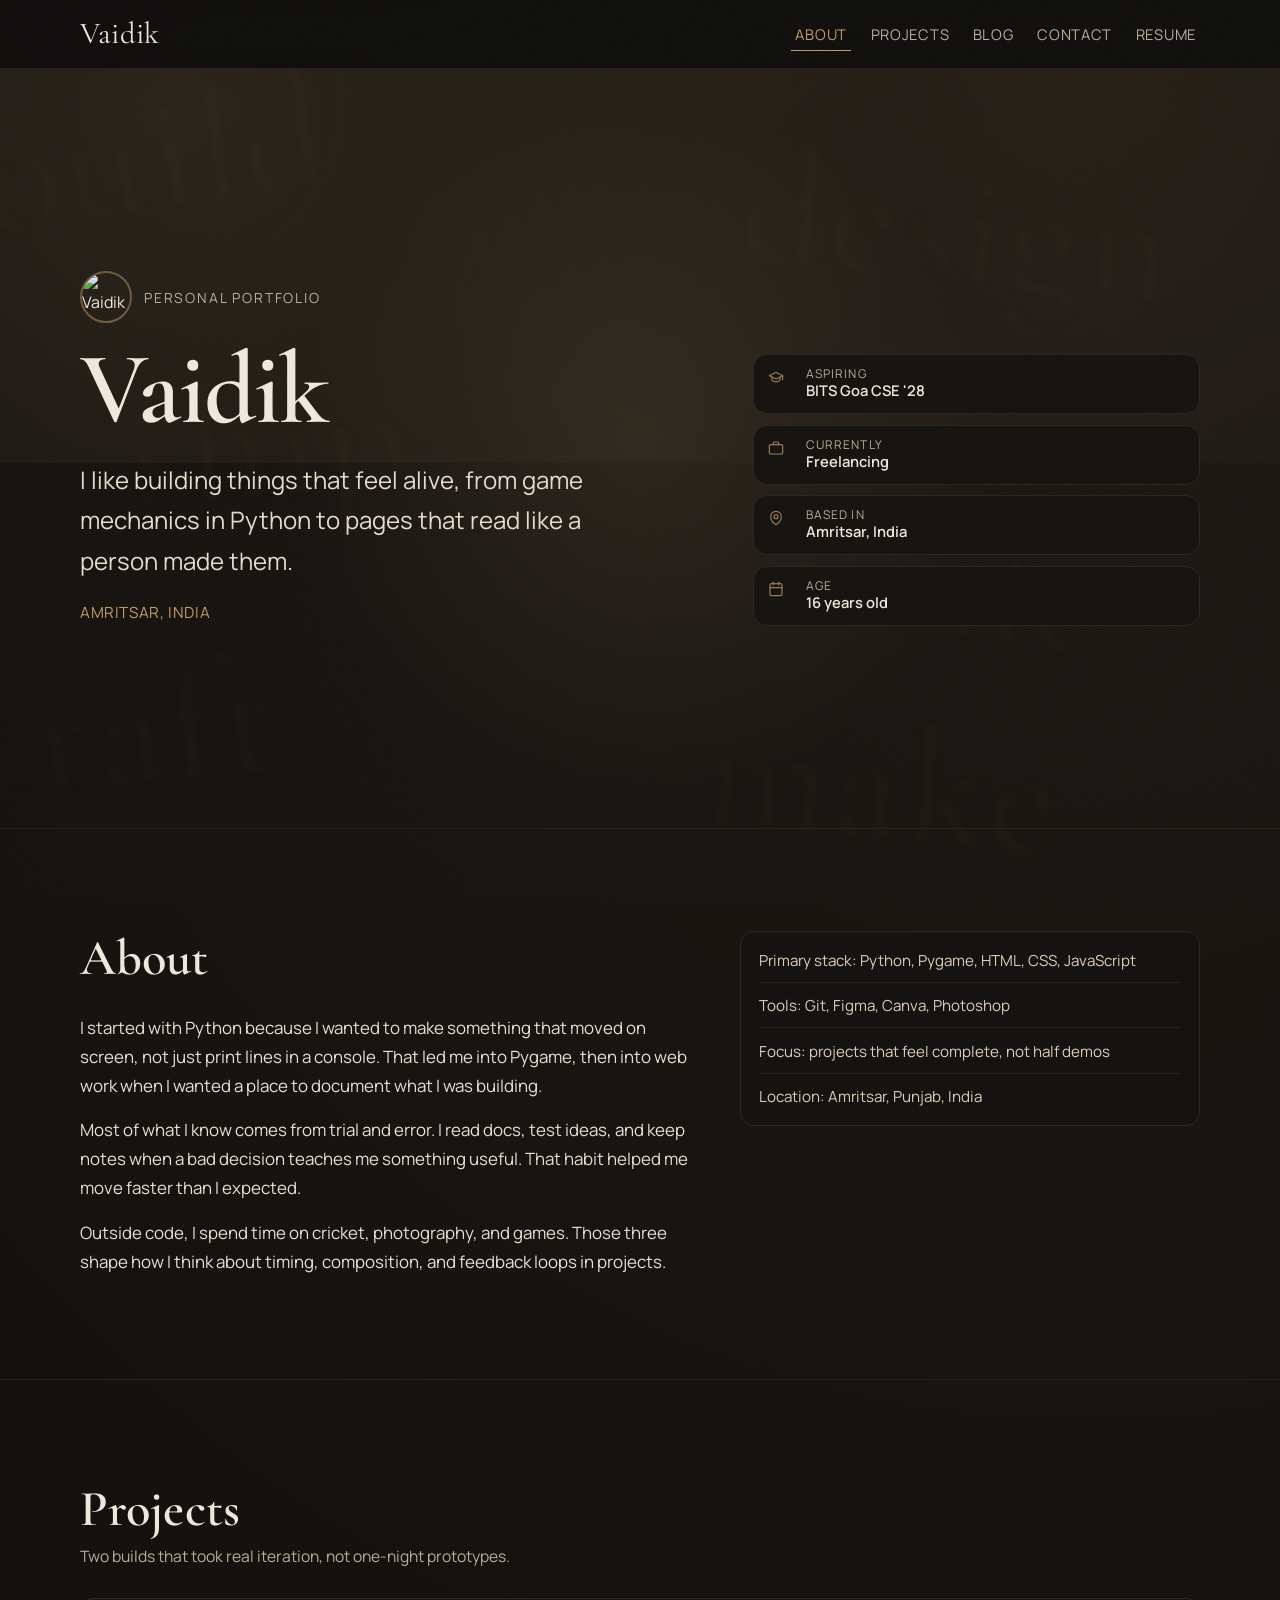
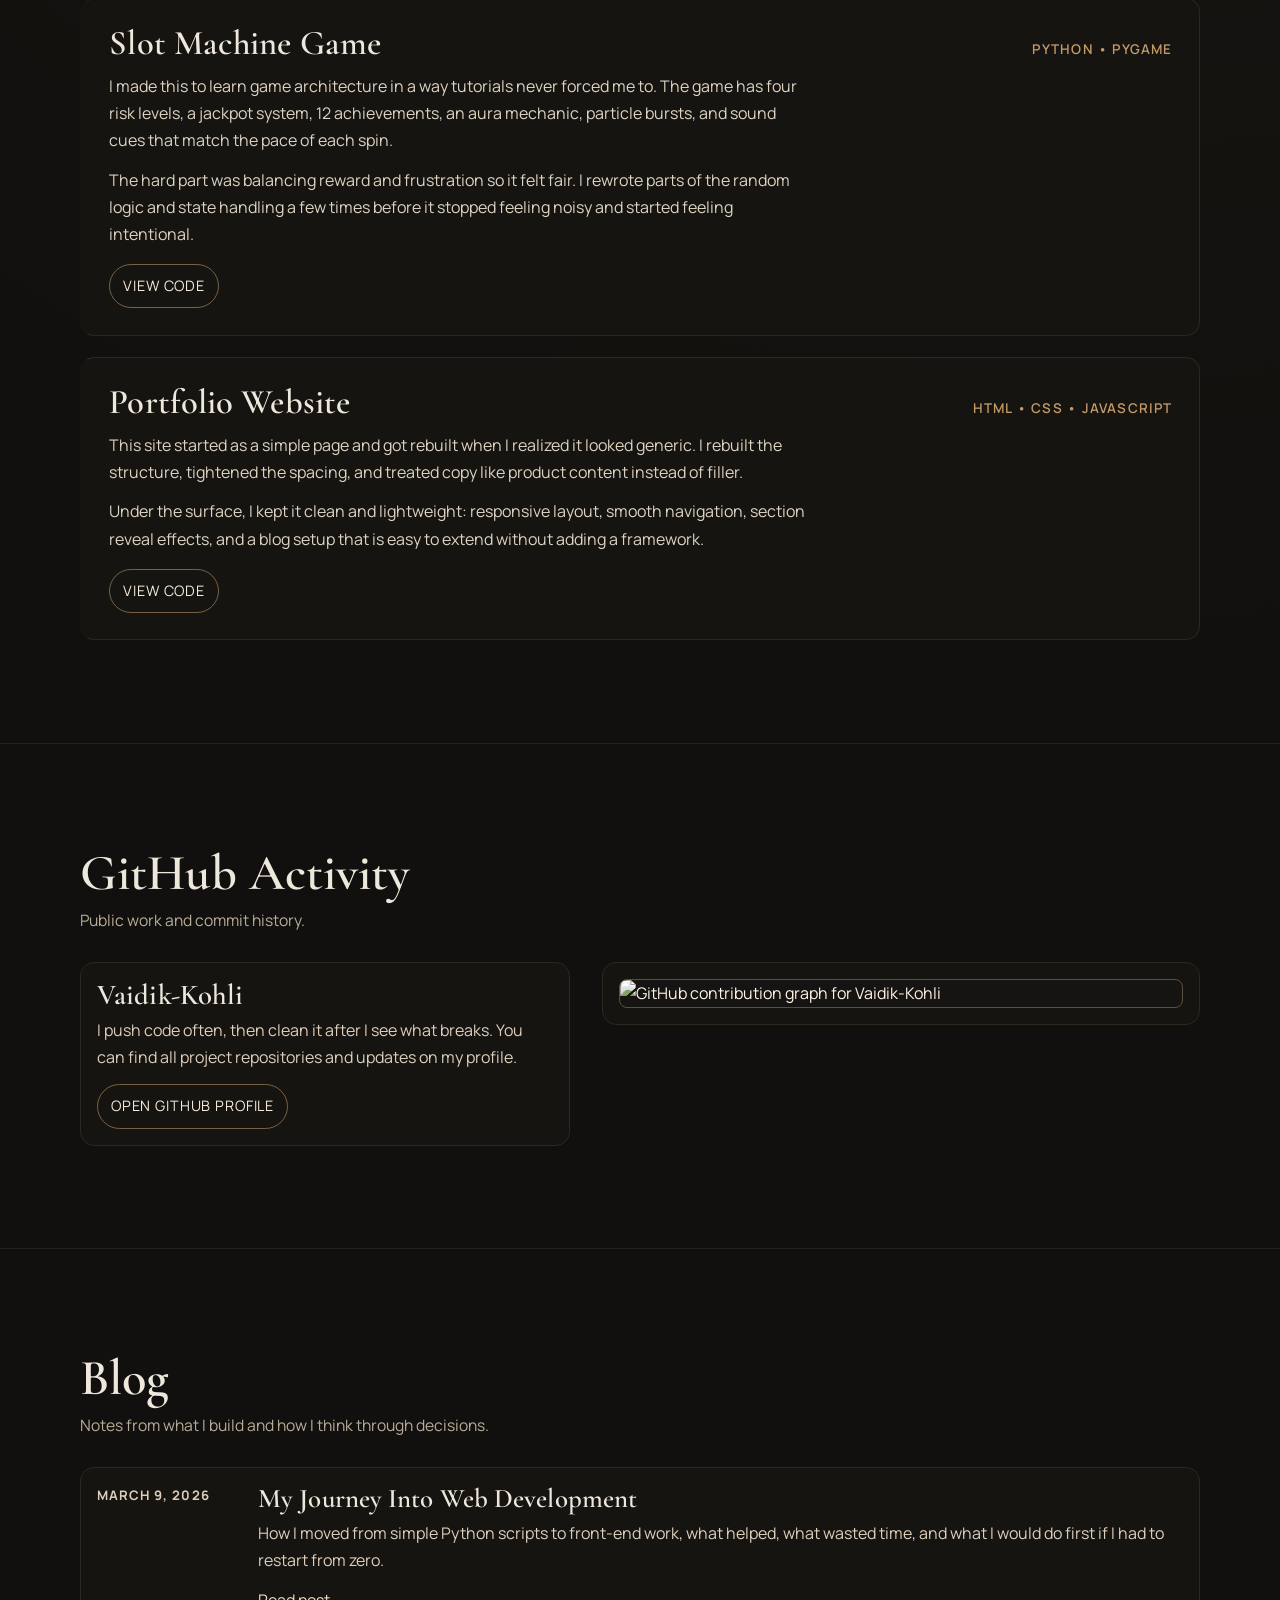
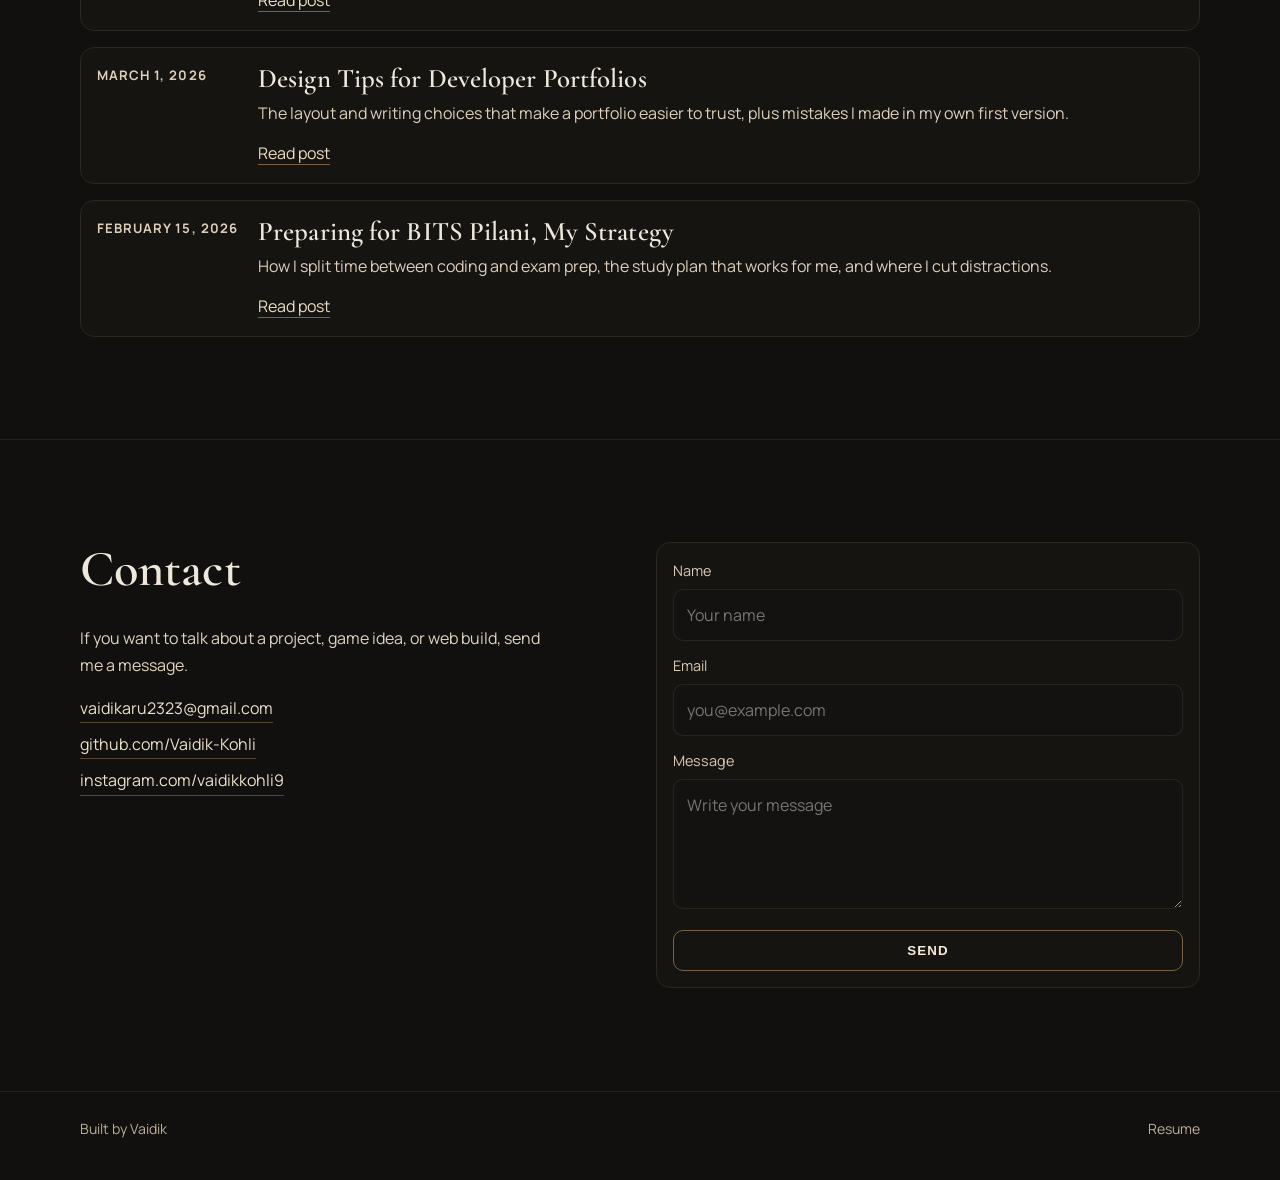
==== commit 7df0da3a: "fixed issues regarding visuals" ====
--- a/index.html
+++ b/index.html
@@ -14,541 +14,7 @@
     <link rel="preconnect" href="https://fonts.googleapis.com">
     <link rel="preconnect" href="https://fonts.gstatic.com" crossorigin>
     <link href="https://fonts.googleapis.com/css2?family=Cormorant+Garamond:wght@500;600;700&family=Manrope:wght@400;500;600;700&display=swap" rel="stylesheet">
-
-    <style>
-        :root {
-            --bg: #11100e;
-            --surface: #171512;
-            --text: #eee8dc;
-            --muted: #b9ad98;
-            --line: #2c271f;
-            --accent: #c39a68;
-            --max: 1120px;
-            --radius: 14px;
-            --shadow: 0 18px 40px rgba(0, 0, 0, 0.25);
-        }
-
-        * {
-            box-sizing: border-box;
-            margin: 0;
-            padding: 0;
-        }
-
-        html {
-            scroll-behavior: smooth;
-        }
-
-        body {
-            font-family: "Manrope", sans-serif;
-            background: radial-gradient(circle at 85% 8%, #1d1914 0%, var(--bg) 45%);
-            color: var(--text);
-            line-height: 1.7;
-            -webkit-font-smoothing: antialiased;
-            text-rendering: optimizeLegibility;
-        }
-
-        img {
-            max-width: 100%;
-            display: block;
-        }
-
-        a {
-            color: inherit;
-            text-decoration: none;
-        }
-
-        .container {
-            width: min(92%, var(--max));
-            margin-inline: auto;
-        }
-
-        .site-header {
-            position: sticky;
-            top: 0;
-            z-index: 1000;
-            backdrop-filter: blur(8px);
-            background: color-mix(in srgb, var(--bg) 86%, transparent);
-            border-bottom: 1px solid color-mix(in srgb, var(--line) 80%, transparent);
-        }
-
-        .nav-wrap {
-            min-height: 68px;
-            display: flex;
-            align-items: center;
-            justify-content: space-between;
-            gap: 1rem;
-        }
-
-        .brand {
-            font-family: "Cormorant Garamond", serif;
-            font-size: clamp(1.5rem, 3vw, 1.9rem);
-            letter-spacing: 0.2px;
-            color: var(--text);
-            white-space: nowrap;
-        }
-
-        .nav-links {
-            display: flex;
-            list-style: none;
-            gap: clamp(0.45rem, 1.2vw, 1.2rem);
-            align-items: center;
-            flex-wrap: wrap;
-            justify-content: flex-end;
-        }
-
-        .nav-links a {
-            font-size: 0.92rem;
-            letter-spacing: 0.05em;
-            text-transform: uppercase;
-            color: var(--muted);
-            padding: 0.35rem 0.25rem;
-            border-bottom: 1px solid transparent;
-            transition: color 0.24s ease, border-color 0.24s ease;
-        }
-
-        .nav-links a:hover,
-        .nav-links a.active {
-            color: var(--accent);
-            border-color: color-mix(in srgb, var(--accent) 78%, transparent);
-        }
-
-        main {
-            overflow: clip;
-        }
-
-        section {
-            padding: clamp(4.5rem, 8vw, 7rem) 0;
-            border-bottom: 1px solid color-mix(in srgb, var(--line) 75%, transparent);
-        }
-
-        .fade {
-            opacity: 0;
-            transform: translateY(20px);
-            transition: opacity 0.7s ease, transform 0.7s ease;
-        }
-
-        .fade.show {
-            opacity: 1;
-            transform: translateY(0);
-        }
-
-        .hero {
-            min-height: min(86vh, 760px);
-            display: grid;
-            align-items: center;
-            border-bottom: 1px solid color-mix(in srgb, var(--line) 70%, transparent);
-        }
-
-        .hero-inner {
-            display: grid;
-            grid-template-columns: 1.25fr 0.9fr;
-            gap: clamp(1.2rem, 4vw, 3.2rem);
-            align-items: end;
-        }
-
-        .kicker {
-            font-size: 0.87rem;
-            letter-spacing: 0.13em;
-            text-transform: uppercase;
-            color: var(--muted);
-            margin-bottom: 0.65rem;
-        }
-
-        h1,
-        h2,
-        h3 {
-            font-family: "Cormorant Garamond", serif;
-            line-height: 1.08;
-            font-weight: 600;
-            letter-spacing: 0.1px;
-        }
-
-        h1 {
-            font-size: clamp(3rem, 9vw, 6.4rem);
-            margin-bottom: 0.95rem;
-        }
-
-        .hero-line {
-            font-size: clamp(1.15rem, 2.5vw, 1.5rem);
-            max-width: 34ch;
-            color: #e5dccd;
-        }
-
-        .hero-meta {
-            margin-top: 1.1rem;
-            color: var(--accent);
-            font-size: 0.96rem;
-            letter-spacing: 0.04em;
-            text-transform: uppercase;
-        }
-
-        .hero-note {
-            background: color-mix(in srgb, var(--surface) 94%, #000 6%);
-            border: 1px solid color-mix(in srgb, var(--accent) 24%, var(--line));
-            border-radius: var(--radius);
-            box-shadow: var(--shadow);
-            padding: 1.3rem 1.2rem;
-            max-width: 380px;
-            justify-self: end;
-        }
-
-        .hero-note p {
-            font-size: 0.96rem;
-            color: #dbd2c4;
-        }
-
-        .hero-note p + p {
-            margin-top: 0.65rem;
-            color: var(--muted);
-        }
-
-        .section-head {
-            margin-bottom: clamp(1.4rem, 2.2vw, 2rem);
-        }
-
-        .section-head h2 {
-            font-size: clamp(2rem, 4vw, 3.15rem);
-        }
-
-        .section-head p {
-            margin-top: 0.4rem;
-            color: var(--muted);
-            max-width: 64ch;
-            font-size: 0.98rem;
-        }
-
-        .about-grid {
-            display: grid;
-            grid-template-columns: minmax(0, 1.15fr) minmax(0, 0.85fr);
-            gap: clamp(1rem, 3vw, 2.4rem);
-        }
-
-        .about-copy p {
-            max-width: 62ch;
-            color: #e7dfd2;
-            font-size: clamp(1rem, 1.35vw, 1.06rem);
-        }
-
-        .about-copy p + p {
-            margin-top: 1rem;
-        }
-
-        .about-facts {
-            border: 1px solid var(--line);
-            border-radius: var(--radius);
-            background: color-mix(in srgb, var(--surface) 92%, #000 8%);
-            padding: 1rem 1.1rem;
-            align-self: start;
-        }
-
-        .about-facts ul {
-            list-style: none;
-            display: grid;
-            gap: 0.62rem;
-        }
-
-        .about-facts li {
-            color: #dbcdb8;
-            font-size: 0.95rem;
-            border-bottom: 1px solid color-mix(in srgb, var(--line) 72%, transparent);
-            padding-bottom: 0.52rem;
-        }
-
-        .about-facts li:last-child {
-            border-bottom: none;
-            padding-bottom: 0;
-        }
-
-        .projects-wrap {
-            display: grid;
-            gap: 1.35rem;
-        }
-
-        .project {
-            border: 1px solid var(--line);
-            border-radius: var(--radius);
-            padding: clamp(1rem, 2.6vw, 1.65rem);
-            background: color-mix(in srgb, var(--surface) 94%, #000 6%);
-        }
-
-        .project-title-row {
-            display: flex;
-            justify-content: space-between;
-            align-items: baseline;
-            gap: 1rem;
-            flex-wrap: wrap;
-            margin-bottom: 0.65rem;
-        }
-
-        .project h3 {
-            font-size: clamp(1.6rem, 2.7vw, 2.25rem);
-        }
-
-        .stack {
-            font-size: 0.84rem;
-            color: var(--accent);
-            letter-spacing: 0.09em;
-            text-transform: uppercase;
-            font-weight: 600;
-        }
-
-        .project p {
-            max-width: 70ch;
-            color: #ded3c2;
-        }
-
-        .project p + p {
-            margin-top: 0.75rem;
-        }
-
-        .project-links {
-            margin-top: 1rem;
-            display: flex;
-            gap: 0.95rem;
-            flex-wrap: wrap;
-        }
-
-        .link-btn {
-            border: 1px solid color-mix(in srgb, var(--accent) 32%, var(--line));
-            color: #e7dccb;
-            font-size: 0.9rem;
-            letter-spacing: 0.06em;
-            text-transform: uppercase;
-            padding: 0.55rem 0.75rem;
-            border-radius: 999px;
-            transition: background-color 0.24s ease, border-color 0.24s ease, color 0.24s ease;
-        }
-
-        .link-btn:hover {
-            background: color-mix(in srgb, var(--accent) 16%, transparent);
-            border-color: color-mix(in srgb, var(--accent) 62%, transparent);
-            color: #f6eddc;
-        }
-
-        .github-grid {
-            display: grid;
-            grid-template-columns: minmax(0, 0.9fr) minmax(0, 1.1fr);
-            gap: clamp(1rem, 3vw, 2rem);
-            align-items: start;
-        }
-
-        .github-card,
-        .graph-wrap {
-            border: 1px solid var(--line);
-            border-radius: var(--radius);
-            background: color-mix(in srgb, var(--surface) 94%, #000 6%);
-            padding: 1rem;
-        }
-
-        .github-card h3 {
-            font-size: 1.8rem;
-            margin-bottom: 0.45rem;
-        }
-
-        .github-card p {
-            color: #ddcfbc;
-            margin-bottom: 0.8rem;
-        }
-
-        .graph-wrap img {
-            width: 100%;
-            border-radius: 8px;
-            border: 1px solid color-mix(in srgb, var(--accent) 30%, var(--line));
-            background: #151311;
-            filter: sepia(0.26) saturate(0.72) hue-rotate(-8deg);
-        }
-
-        .blog-list {
-            display: grid;
-            gap: 1rem;
-        }
-
-        .blog-item {
-            display: grid;
-            grid-template-columns: 145px minmax(0, 1fr);
-            gap: 1rem;
-            border: 1px solid var(--line);
-            border-radius: var(--radius);
-            background: color-mix(in srgb, var(--surface) 94%, #000 6%);
-            padding: 1rem;
-        }
-
-        .blog-date {
-            color: var(--accent);
-            text-transform: uppercase;
-            letter-spacing: 0.08em;
-            font-size: 0.82rem;
-            font-weight: 700;
-            align-self: start;
-        }
-
-        .blog-item h3 {
-            font-size: clamp(1.35rem, 2.1vw, 1.8rem);
-            margin-bottom: 0.42rem;
-        }
-
-        .blog-item p {
-            color: #ddcfbc;
-            margin-bottom: 0.8rem;
-        }
-
-        .read-link {
-            color: #ecdcc4;
-            border-bottom: 1px solid color-mix(in srgb, var(--accent) 58%, transparent);
-            transition: color 0.22s ease;
-        }
-
-        .read-link:hover {
-            color: var(--accent);
-        }
-
-        .contact-grid {
-            display: grid;
-            grid-template-columns: minmax(0, 1fr) minmax(0, 1fr);
-            gap: clamp(1.1rem, 3vw, 2rem);
-        }
-
-        .contact-copy p {
-            max-width: 48ch;
-            color: #dfd2bf;
-        }
-
-        .contact-links {
-            margin-top: 1rem;
-            display: grid;
-            gap: 0.5rem;
-        }
-
-        .contact-links a {
-            color: #ecdfca;
-            width: fit-content;
-            border-bottom: 1px solid color-mix(in srgb, var(--accent) 40%, transparent);
-        }
-
-        form {
-            border: 1px solid var(--line);
-            border-radius: var(--radius);
-            background: color-mix(in srgb, var(--surface) 95%, #000 5%);
-            padding: 1rem;
-        }
-
-        .field {
-            margin-bottom: 0.78rem;
-        }
-
-        label {
-            display: block;
-            margin-bottom: 0.36rem;
-            color: #d8c9b4;
-            font-size: 0.9rem;
-        }
-
-        input,
-        textarea {
-            width: 100%;
-            border: 1px solid color-mix(in srgb, var(--line) 88%, transparent);
-            background: #141210;
-            color: var(--text);
-            border-radius: 10px;
-            padding: 0.72rem 0.8rem;
-            font: inherit;
-        }
-
-        textarea {
-            min-height: 130px;
-            resize: vertical;
-        }
-
-        input:focus,
-        textarea:focus {
-            outline: none;
-            border-color: color-mix(in srgb, var(--accent) 78%, transparent);
-            box-shadow: 0 0 0 3px color-mix(in srgb, var(--accent) 18%, transparent);
-        }
-
-        .send {
-            width: 100%;
-            border: 1px solid color-mix(in srgb, var(--accent) 50%, transparent);
-            border-radius: 10px;
-            background: color-mix(in srgb, var(--accent) 16%, transparent);
-            color: #f4ead8;
-            padding: 0.75rem;
-            font-weight: 700;
-            letter-spacing: 0.08em;
-            text-transform: uppercase;
-            cursor: pointer;
-            transition: background-color 0.24s ease, border-color 0.24s ease;
-        }
-
-        .send:hover {
-            background: color-mix(in srgb, var(--accent) 24%, transparent);
-            border-color: color-mix(in srgb, var(--accent) 76%, transparent);
-        }
-
-        .site-footer {
-            padding: 1.6rem 0 2.4rem;
-            color: var(--muted);
-            font-size: 0.88rem;
-        }
-
-        .site-footer .container {
-            display: flex;
-            justify-content: space-between;
-            gap: 0.8rem;
-            flex-wrap: wrap;
-            align-items: center;
-        }
-
-        @media (max-width: 960px) {
-            .hero-inner,
-            .about-grid,
-            .github-grid,
-            .contact-grid {
-                grid-template-columns: 1fr;
-            }
-
-            .hero-note {
-                justify-self: start;
-            }
-
-            .blog-item {
-                grid-template-columns: 1fr;
-                gap: 0.35rem;
-            }
-
-            .blog-date {
-                font-size: 0.76rem;
-            }
-        }
-
-        @media (max-width: 680px) {
-            .site-header {
-                position: static;
-            }
-
-            .nav-wrap {
-                min-height: auto;
-                flex-direction: column;
-                align-items: flex-start;
-                padding: 0.9rem 0;
-            }
-
-            .nav-links {
-                width: 100%;
-                justify-content: flex-start;
-            }
-
-            section {
-                padding: 3.5rem 0;
-            }
-
-            .hero {
-                min-height: auto;
-                padding-top: 2.1rem;
-                padding-bottom: 3.1rem;
-            }
-        }
-    </style>
+    <link rel="stylesheet" href="styles.css">
 </head>
 <body>
     <header class="site-header">
@@ -570,36 +36,54 @@
         <section class="hero">
             <div class="container hero-inner fade">
                 <div>
-                    <p class="kicker">Personal Portfolio</p>
+                    <!-- Profile photo + kicker row -->
+                    <div class="hero-identity">
+                        <img
+                            src="https://github.com/Vaidik-Kohli.png"
+                            alt="Vaidik"
+                            class="hero-avatar"
+                            width="52"
+                            height="52"
+                            loading="eager"
+                        >
+                        <p class="kicker">Personal Portfolio</p>
+                    </div>
                     <h1>Vaidik</h1>
                     <p class="hero-line">I like building things that feel alive, from game mechanics in Python to pages that read like a person made them.</p>
                     <p class="hero-meta">Amritsar, India</p>
                 </div>
                 <div class="about-highlights fade-up">
                     <div class="highlight-card">
-                        <span class="highlight-icon">🎓</span>
+                        <span class="highlight-icon" aria-hidden="true">
+                            <svg width="16" height="16" viewBox="0 0 24 24" fill="none" stroke="currentColor" stroke-width="1.8" stroke-linecap="round" stroke-linejoin="round"><path d="M22 10v6M2 10l10-5 10 5-10 5z"/><path d="M6 12v5c3 3 9 3 12 0v-5"/></svg>
+                        </span>
                         <span class="highlight-label">Aspiring</span>
                         <span class="highlight-value">BITS Goa CSE '28</span>
                     </div>
                     <div class="highlight-card">
-                        <span class="highlight-icon">💼</span>
+                        <span class="highlight-icon" aria-hidden="true">
+                            <svg width="16" height="16" viewBox="0 0 24 24" fill="none" stroke="currentColor" stroke-width="1.8" stroke-linecap="round" stroke-linejoin="round"><rect x="2" y="7" width="20" height="14" rx="2"/><path d="M16 7V5a2 2 0 0 0-2-2h-4a2 2 0 0 0-2 2v2"/></svg>
+                        </span>
                         <span class="highlight-label">Currently</span>
                         <span class="highlight-value">Freelancing</span>
                     </div>
                     <div class="highlight-card">
-                        <span class="highlight-icon">📍</span>
+                        <span class="highlight-icon" aria-hidden="true">
+                            <svg width="16" height="16" viewBox="0 0 24 24" fill="none" stroke="currentColor" stroke-width="1.8" stroke-linecap="round" stroke-linejoin="round"><path d="M12 22s-8-4.5-8-11.8A8 8 0 0 1 12 2a8 8 0 0 1 8 8.2c0 7.3-8 11.8-8 11.8z"/><circle cx="12" cy="10" r="3"/></svg>
+                        </span>
                         <span class="highlight-label">Based in</span>
                         <span class="highlight-value">Amritsar, India</span>
                     </div>
                     <div class="highlight-card">
-                        <span class="highlight-icon">🎂</span>
+                        <span class="highlight-icon" aria-hidden="true">
+                            <svg width="16" height="16" viewBox="0 0 24 24" fill="none" stroke="currentColor" stroke-width="1.8" stroke-linecap="round" stroke-linejoin="round"><rect x="3" y="4" width="18" height="18" rx="2"/><line x1="16" y1="2" x2="16" y2="6"/><line x1="8" y1="2" x2="8" y2="6"/><line x1="3" y1="10" x2="21" y2="10"/></svg>
+                        </span>
                         <span class="highlight-label">Age</span>
                         <span class="highlight-value">16 years old</span>
                     </div>
                 </div>
             </div>
-        </div>
-    </section>
+        </section>
 
         <section id="about">
             <div class="container about-grid fade">
@@ -749,50 +233,6 @@
         </div>
     </footer>
 
-    <script>
-        const navLinks = Array.from(document.querySelectorAll('.nav-links a[href^="#"]'));
-        const sections = navLinks
-            .map((link) => document.querySelector(link.getAttribute('href')))
-            .filter(Boolean);
-
-        const setActiveLink = () => {
-            const position = window.scrollY + window.innerHeight * 0.3;
-            let currentId = '';
-
-            sections.forEach((section) => {
-                if (position >= section.offsetTop) {
-                    currentId = section.id;
-                }
-            });
-
-            navLinks.forEach((link) => {
-                const target = link.getAttribute('href').replace('#', '');
-                link.classList.toggle('active', target === currentId);
-            });
-        };
-
-        window.addEventListener('scroll', setActiveLink, { passive: true });
-        window.addEventListener('load', setActiveLink);
-
-        const observer = new IntersectionObserver(
-            (entries) => {
-                entries.forEach((entry) => {
-                    if (entry.isIntersecting) {
-                        entry.target.classList.add('show');
-                        observer.unobserve(entry.target);
-                    }
-                });
-            },
-            { threshold: 0.14, rootMargin: '0px 0px -8% 0px' }
-        );
-
-        document.querySelectorAll('.fade').forEach((section) => observer.observe(section));
-
-        const form = document.querySelector('form');
-        form.addEventListener('submit', (event) => {
-            event.preventDefault();
-            form.reset();
-        });
-    </script>
+    <script src="script.js"></script>
 </body>
 </html>
--- a/styles.css
+++ b/styles.css
@@ -0,0 +1,790 @@
+/* =====================================
+   Vaidik Portfolio — Main Styles
+   ===================================== */
+
+:root {
+    --bg: #11100e;
+    --surface: #171512;
+    --text: #eee8dc;
+    --muted: #b9ad98;
+    --line: #2c271f;
+    --accent: #c39a68;
+    --max: 1120px;
+    --radius: 14px;
+    --shadow: 0 18px 40px rgba(0, 0, 0, 0.25);
+}
+
+* {
+    box-sizing: border-box;
+    margin: 0;
+    padding: 0;
+}
+
+*::before,
+*::after {
+    box-sizing: border-box;
+}
+
+html {
+    scroll-behavior: smooth;
+}
+
+body {
+    font-family: "Manrope", sans-serif;
+    background: radial-gradient(circle at 85% 8%, #1d1914 0%, var(--bg) 45%);
+    color: var(--text);
+    line-height: 1.7;
+    -webkit-font-smoothing: antialiased;
+    text-rendering: optimizeLegibility;
+    overflow-x: hidden;
+}
+
+img {
+    max-width: 100%;
+    display: block;
+}
+
+a {
+    color: inherit;
+    text-decoration: none;
+}
+
+ul {
+    list-style: none;
+}
+
+.container {
+    width: min(92%, var(--max));
+    margin-inline: auto;
+}
+
+/* Keep all actual content above ambient layers */
+header,
+main,
+footer {
+    position: relative;
+    z-index: 1;
+}
+
+/* =====================================
+   Ambient texture + cursor reveal layers
+   ===================================== */
+
+.ambient-words,
+.cursor-glow {
+    position: fixed;
+    inset: 0;
+    pointer-events: none;
+    z-index: 0;
+}
+
+.ambient-words {
+    /* Overridden to absolute when injected into hero via JS */
+    overflow: hidden;
+}
+
+.ambient-word {
+    position: absolute;
+    font-family: "Cormorant Garamond", serif;
+    font-size: clamp(8rem, 13vw, 12rem);
+    line-height: 1;
+    letter-spacing: 0.02em;
+    color: var(--accent);
+    opacity: 0.028;
+    filter: blur(4px);
+    user-select: none;
+    white-space: nowrap;
+    transform: translate3d(0, 0, 0);
+}
+
+.cursor-glow {
+    background: radial-gradient(
+        circle 500px at var(--glow-x, 50%) var(--glow-y, 50%),
+        rgba(195, 154, 104, 0.1),
+        rgba(195, 154, 104, 0) 70%
+    );
+    mix-blend-mode: screen;
+    opacity: 1;
+}
+
+/* =====================================
+   Global noise overlay
+   ===================================== */
+
+body::before {
+    content: "";
+    position: fixed;
+    inset: 0;
+    pointer-events: none;
+    z-index: 9999;
+    mix-blend-mode: soft-light;
+    opacity: 0.06;
+    background-image: url("data:image/svg+xml,%3Csvg xmlns='http://www.w3.org/2000/svg' width='220' height='220' viewBox='0 0 220 220'%3E%3Cfilter id='n'%3E%3CfeTurbulence type='fractalNoise' baseFrequency='0.65' numOctaves='3' stitchTiles='stitch'/%3E%3C/filter%3E%3Crect width='220' height='220' filter='url(%23n)' opacity='1'/%3E%3C/svg%3E");
+}
+
+/* =====================================
+   Scroll reveal animation
+   ===================================== */
+
+.reveal {
+    opacity: 0;
+    transform: translateY(28px);
+    transition: opacity 0.55s ease, transform 0.55s ease;
+    will-change: opacity, transform;
+}
+
+.reveal.visible {
+    opacity: 1;
+    transform: translateY(0);
+}
+
+/* =====================================
+   Navigation
+   ===================================== */
+
+.site-header {
+    position: sticky;
+    top: 0;
+    z-index: 1000;
+    backdrop-filter: blur(8px);
+    background: color-mix(in srgb, var(--bg) 86%, transparent);
+    border-bottom: 1px solid color-mix(in srgb, var(--line) 80%, transparent);
+}
+
+.nav-wrap {
+    min-height: 68px;
+    display: flex;
+    align-items: center;
+    justify-content: space-between;
+    gap: 1rem;
+}
+
+.brand {
+    font-family: "Cormorant Garamond", serif;
+    font-size: clamp(1.5rem, 3vw, 1.9rem);
+    letter-spacing: 0.2px;
+    color: var(--text);
+    white-space: nowrap;
+}
+
+.nav-links {
+    display: flex;
+    gap: clamp(0.45rem, 1.2vw, 1.2rem);
+    align-items: center;
+    flex-wrap: wrap;
+    justify-content: flex-end;
+}
+
+.nav-links a {
+    position: relative;
+    font-size: 0.92rem;
+    letter-spacing: 0.05em;
+    text-transform: uppercase;
+    color: var(--muted);
+    padding: 0.35rem 0.25rem;
+}
+
+.nav-links a::after {
+    content: "";
+    position: absolute;
+    left: 0;
+    bottom: -2px;
+    width: 100%;
+    height: 1px;
+    background: var(--accent);
+    transform-origin: left;
+    transform: scaleX(0);
+    transition: transform 220ms ease;
+}
+
+.nav-links a:hover,
+.nav-links a.active {
+    color: var(--accent);
+}
+
+.nav-links a:hover::after,
+.nav-links a.active::after {
+    transform: scaleX(1);
+}
+
+/* =====================================
+   Main sections
+   ===================================== */
+
+main {
+    overflow: clip;
+}
+
+section {
+    position: relative;
+    padding: clamp(4.5rem, 8vw, 7rem) 0;
+    border-bottom: 1px solid color-mix(in srgb, var(--line) 75%, transparent);
+}
+
+/* =====================================
+   Hero
+   ===================================== */
+
+.hero {
+    min-height: min(86vh, 760px);
+    display: grid;
+    align-items: center;
+    border-bottom: 1px solid color-mix(in srgb, var(--line) 70%, transparent);
+    overflow: clip;
+    isolation: isolate;
+}
+
+/* Slow breathing pulse on the hero gradient */
+@keyframes heroPulse {
+    0%, 100% { transform: translateY(0) scale(1); }
+    50%       { transform: translateY(0) scale(1.06); }
+}
+
+/* Decorative parallax layer (injected by JS) */
+.hero-parallax-layer {
+    position: absolute;
+    inset: -20% -10% auto -10%;
+    height: 72%;
+    z-index: 0;
+    pointer-events: none;
+    background:
+        radial-gradient(circle at 20% 35%, rgba(195, 154, 104, 0.12), rgba(195, 154, 104, 0) 58%),
+        radial-gradient(circle at 78% 18%, rgba(195, 154, 104, 0.08), rgba(195, 154, 104, 0) 56%);
+    transform: translateY(0);
+    will-change: transform;
+    animation: heroPulse 7s ease-in-out infinite;
+}
+
+.hero-inner {
+    position: relative;
+    z-index: 1;
+    display: grid;
+    grid-template-columns: 1.25fr 0.9fr;
+    gap: clamp(1.2rem, 4vw, 3.2rem);
+    align-items: end;
+}
+
+/* Profile photo + kicker row */
+.hero-identity {
+    display: flex;
+    align-items: center;
+    gap: 0.75rem;
+    margin-bottom: 0.65rem;
+}
+
+.hero-avatar {
+    width: 52px;
+    height: 52px;
+    border-radius: 50%;
+    border: 2px solid color-mix(in srgb, var(--accent) 45%, var(--line));
+    object-fit: cover;
+    flex-shrink: 0;
+}
+
+.kicker {
+    font-size: 0.87rem;
+    letter-spacing: 0.13em;
+    text-transform: uppercase;
+    color: var(--muted);
+    margin-bottom: 0; /* reset — now handled by hero-identity gap */
+}
+
+h1,
+h2,
+h3 {
+    font-family: "Cormorant Garamond", serif;
+    line-height: 1.08;
+    font-weight: 600;
+    letter-spacing: 0.1px;
+}
+
+h1 {
+    font-size: clamp(3rem, 9vw, 6.4rem);
+    letter-spacing: -0.02em;
+    margin-bottom: 0.95rem;
+}
+
+.hero-line {
+    font-size: clamp(1.15rem, 2.5vw, 1.5rem);
+    max-width: 34ch;
+    color: #e5dccd;
+}
+
+.hero-meta {
+    margin-top: 1.1rem;
+    color: var(--accent);
+    font-size: 0.96rem;
+    letter-spacing: 0.04em;
+    text-transform: uppercase;
+}
+
+/* Highlight cards (right column of hero) */
+.about-highlights {
+    display: grid;
+    gap: 0.7rem;
+}
+
+.highlight-card {
+    display: grid;
+    grid-template-columns: 28px 1fr;
+    grid-template-rows: auto auto;
+    column-gap: 0.6rem;
+    align-items: start;
+    background: color-mix(in srgb, var(--surface) 94%, #000 6%);
+    border: 1px solid var(--line);
+    border-radius: var(--radius);
+    padding: 0.75rem 0.9rem;
+}
+
+.highlight-icon {
+    grid-row: 1 / 3;
+    display: flex;
+    align-items: center;
+    padding-top: 0.1rem;
+    color: var(--accent);
+    opacity: 0.75;
+}
+
+.highlight-label {
+    font-size: 0.75rem;
+    letter-spacing: 0.09em;
+    text-transform: uppercase;
+    color: var(--muted);
+    line-height: 1.2;
+}
+
+.highlight-value {
+    font-size: 0.92rem;
+    font-weight: 600;
+    color: var(--text);
+    line-height: 1.3;
+}
+
+.section-head {
+    margin-bottom: clamp(1.4rem, 2.2vw, 2rem);
+}
+
+.section-head h2 {
+    font-size: clamp(2rem, 4vw, 3.15rem);
+}
+
+.section-head p {
+    margin-top: 0.4rem;
+    color: var(--muted);
+    max-width: 64ch;
+    font-size: 0.98rem;
+}
+
+/* =====================================
+   About
+   ===================================== */
+
+.about-grid {
+    display: grid;
+    grid-template-columns: minmax(0, 1.15fr) minmax(0, 0.85fr);
+    gap: clamp(1rem, 3vw, 2.4rem);
+}
+
+.about-copy p {
+    max-width: 62ch;
+    color: #e7dfd2;
+    font-size: clamp(1rem, 1.35vw, 1.06rem);
+}
+
+.about-copy p + p {
+    margin-top: 1rem;
+}
+
+.about-facts {
+    border: 1px solid var(--line);
+    border-radius: var(--radius);
+    background: color-mix(in srgb, var(--surface) 92%, #000 8%);
+    padding: 1rem 1.1rem;
+    align-self: start;
+}
+
+.about-facts li {
+    color: #dbcdb8;
+    font-size: 0.95rem;
+    border-bottom: 1px solid color-mix(in srgb, var(--line) 72%, transparent);
+    padding-bottom: 0.52rem;
+}
+
+.about-facts li + li {
+    margin-top: 0.62rem;
+}
+
+.about-facts li:last-child {
+    border-bottom: none;
+    padding-bottom: 0;
+}
+
+/* =====================================
+   Projects
+   ===================================== */
+
+.projects-wrap {
+    display: grid;
+    gap: 1.35rem;
+}
+
+.project {
+    position: relative;
+    border: 1px solid var(--line);
+    border-left: 3px solid transparent;
+    border-radius: var(--radius);
+    padding: clamp(1rem, 2.6vw, 1.65rem);
+    background: color-mix(in srgb, var(--surface) 94%, #000 6%);
+    transition: all 200ms ease;
+}
+
+.project:hover {
+    transform: translateY(-4px);
+    border-left-color: var(--accent);
+    box-shadow: 0 14px 32px color-mix(in srgb, var(--accent) 15%, transparent);
+}
+
+.project-title-row {
+    display: flex;
+    justify-content: space-between;
+    align-items: baseline;
+    gap: 1rem;
+    flex-wrap: wrap;
+    margin-bottom: 0.65rem;
+}
+
+.project h3 {
+    font-size: clamp(1.6rem, 2.7vw, 2.25rem);
+}
+
+.stack {
+    font-size: 0.84rem;
+    color: var(--accent);
+    letter-spacing: 0.09em;
+    text-transform: uppercase;
+    font-weight: 600;
+}
+
+.project p {
+    max-width: 70ch;
+    color: #ded3c2;
+}
+
+.project p + p {
+    margin-top: 0.75rem;
+}
+
+.project-links {
+    margin-top: 1rem;
+    display: flex;
+    gap: 0.95rem;
+    flex-wrap: wrap;
+}
+
+/* =====================================
+   GitHub
+   ===================================== */
+
+.github-grid {
+    display: grid;
+    grid-template-columns: minmax(0, 0.9fr) minmax(0, 1.1fr);
+    gap: clamp(1rem, 3vw, 2rem);
+    align-items: start;
+}
+
+.github-card,
+.graph-wrap {
+    border: 1px solid var(--line);
+    border-radius: var(--radius);
+    background: color-mix(in srgb, var(--surface) 94%, #000 6%);
+    padding: 1rem;
+}
+
+.github-card h3 {
+    font-size: 1.8rem;
+    margin-bottom: 0.45rem;
+}
+
+.github-card p {
+    color: #ddcfbc;
+    margin-bottom: 0.8rem;
+}
+
+.graph-wrap {
+    transition: transform 300ms ease, box-shadow 300ms ease;
+    cursor: default;
+}
+
+.graph-wrap:hover {
+    transform: scale(1.01);
+    box-shadow: 0 12px 30px color-mix(in srgb, var(--accent) 10%, transparent);
+}
+
+.graph-wrap img {
+    width: 100%;
+    border-radius: 8px;
+    border: 1px solid color-mix(in srgb, var(--accent) 30%, var(--line));
+    background: #151311;
+    filter: sepia(0.26) saturate(0.72) hue-rotate(-8deg);
+}
+
+/* =====================================
+   Blog
+   ===================================== */
+
+.blog-list {
+    display: grid;
+    gap: 1rem;
+}
+
+.blog-item {
+    display: grid;
+    grid-template-columns: 145px minmax(0, 1fr);
+    gap: 1rem;
+    border: 1px solid var(--line);
+    border-radius: var(--radius);
+    background: color-mix(in srgb, var(--surface) 94%, #000 6%);
+    padding: 1rem;
+}
+
+.blog-date {
+    color: var(--accent);
+    text-transform: uppercase;
+    letter-spacing: 0.08em;
+    font-size: 0.82rem;
+    font-weight: 700;
+    align-self: start;
+}
+
+.blog-item h3 {
+    font-size: clamp(1.35rem, 2.1vw, 1.8rem);
+    margin-bottom: 0.42rem;
+    transition: color 150ms ease;
+}
+
+.blog-item:hover h3 {
+    color: var(--accent);
+}
+
+.blog-item p {
+    color: #ddcfbc;
+    margin-bottom: 0.8rem;
+}
+
+.read-link {
+    color: #ecdcc4;
+    border-bottom: 1px solid color-mix(in srgb, var(--accent) 58%, transparent);
+}
+
+.read-link:hover {
+    color: var(--accent);
+}
+
+/* =====================================
+   Contact
+   ===================================== */
+
+.contact-grid {
+    display: grid;
+    grid-template-columns: minmax(0, 1fr) minmax(0, 1fr);
+    gap: clamp(1.1rem, 3vw, 2rem);
+}
+
+.contact-copy p {
+    max-width: 48ch;
+    color: #dfd2bf;
+}
+
+.contact-links {
+    margin-top: 1rem;
+    display: grid;
+    gap: 0.5rem;
+}
+
+.contact-links a {
+    color: #ecdfca;
+    width: fit-content;
+    border-bottom: 1px solid color-mix(in srgb, var(--accent) 40%, transparent);
+}
+
+form {
+    border: 1px solid var(--line);
+    border-radius: var(--radius);
+    background: color-mix(in srgb, var(--surface) 95%, #000 5%);
+    padding: 1rem;
+}
+
+.field {
+    margin-bottom: 0.78rem;
+}
+
+label {
+    display: block;
+    margin-bottom: 0.36rem;
+    color: #d8c9b4;
+    font-size: 0.9rem;
+}
+
+input,
+textarea {
+    width: 100%;
+    border: 1px solid color-mix(in srgb, var(--line) 88%, transparent);
+    background: #141210;
+    color: var(--text);
+    border-radius: 10px;
+    padding: 0.72rem 0.8rem;
+    font: inherit;
+}
+
+textarea {
+    min-height: 130px;
+    resize: vertical;
+}
+
+input:focus,
+textarea:focus {
+    outline: none;
+    border-color: color-mix(in srgb, var(--accent) 78%, transparent);
+    box-shadow: 0 0 0 3px color-mix(in srgb, var(--accent) 18%, transparent);
+}
+
+/* =====================================
+   Buttons
+   ===================================== */
+
+.link-btn,
+.send {
+    border: 1px solid color-mix(in srgb, var(--accent) 50%, var(--line));
+    border-radius: 10px;
+    color: #f4ead8;
+    background-color: transparent;
+    background-image: linear-gradient(var(--accent), var(--accent));
+    background-repeat: no-repeat;
+    background-size: 0% 100%;
+    background-position: left top;
+    transition: background-size 200ms ease, color 150ms ease, border-color 200ms ease, box-shadow 200ms ease;
+}
+
+.link-btn {
+    display: inline-flex;
+    align-items: center;
+    justify-content: center;
+    padding: 0.55rem 0.8rem;
+    border-radius: 999px;
+    font-size: 0.9rem;
+    letter-spacing: 0.06em;
+    text-transform: uppercase;
+}
+
+.send {
+    width: 100%;
+    padding: 0.75rem;
+    font-weight: 700;
+    letter-spacing: 0.08em;
+    text-transform: uppercase;
+    cursor: pointer;
+}
+
+.link-btn:hover,
+.send:hover {
+    background-size: 100% 100%;
+    color: var(--bg);
+    border-color: color-mix(in srgb, var(--accent) 78%, transparent);
+}
+
+/* =====================================
+   Footer
+   ===================================== */
+
+.site-footer {
+    padding: 1.6rem 0 2.4rem;
+    color: var(--muted);
+    font-size: 0.88rem;
+}
+
+.site-footer .container {
+    display: flex;
+    justify-content: space-between;
+    gap: 0.8rem;
+    flex-wrap: wrap;
+    align-items: center;
+}
+
+/* =====================================
+   Global transitions
+   ===================================== */
+
+a,
+button,
+input,
+textarea {
+    transition: color 150ms ease, background-color 200ms ease, border-color 200ms ease, box-shadow 200ms ease;
+}
+
+/* =====================================
+   Responsive
+   ===================================== */
+
+@media (max-width: 960px) {
+    .hero-inner,
+    .about-grid,
+    .github-grid,
+    .contact-grid {
+        grid-template-columns: 1fr;
+    }
+
+    .blog-item {
+        grid-template-columns: 1fr;
+        gap: 0.35rem;
+    }
+
+    .blog-date {
+        font-size: 0.76rem;
+    }
+}
+
+@media (max-width: 767px) {
+    .hero-parallax-layer {
+        display: none;
+    }
+}
+
+@media (hover: none) {
+    .ambient-words,
+    .cursor-glow {
+        display: none;
+    }
+}
+
+@media (max-width: 680px) {
+    .site-header {
+        position: static;
+    }
+
+    .nav-wrap {
+        min-height: auto;
+        flex-direction: column;
+        align-items: flex-start;
+        padding: 0.9rem 0;
+    }
+
+    .nav-links {
+        width: 100%;
+        justify-content: flex-start;
+    }
+
+    section {
+        padding: 3.5rem 0;
+    }
+
+    .hero {
+        min-height: auto;
+        padding-top: 2.1rem;
+        padding-bottom: 3.1rem;
+    }
+
+    .hero-avatar {
+        width: 42px;
+        height: 42px;
+    }
+}
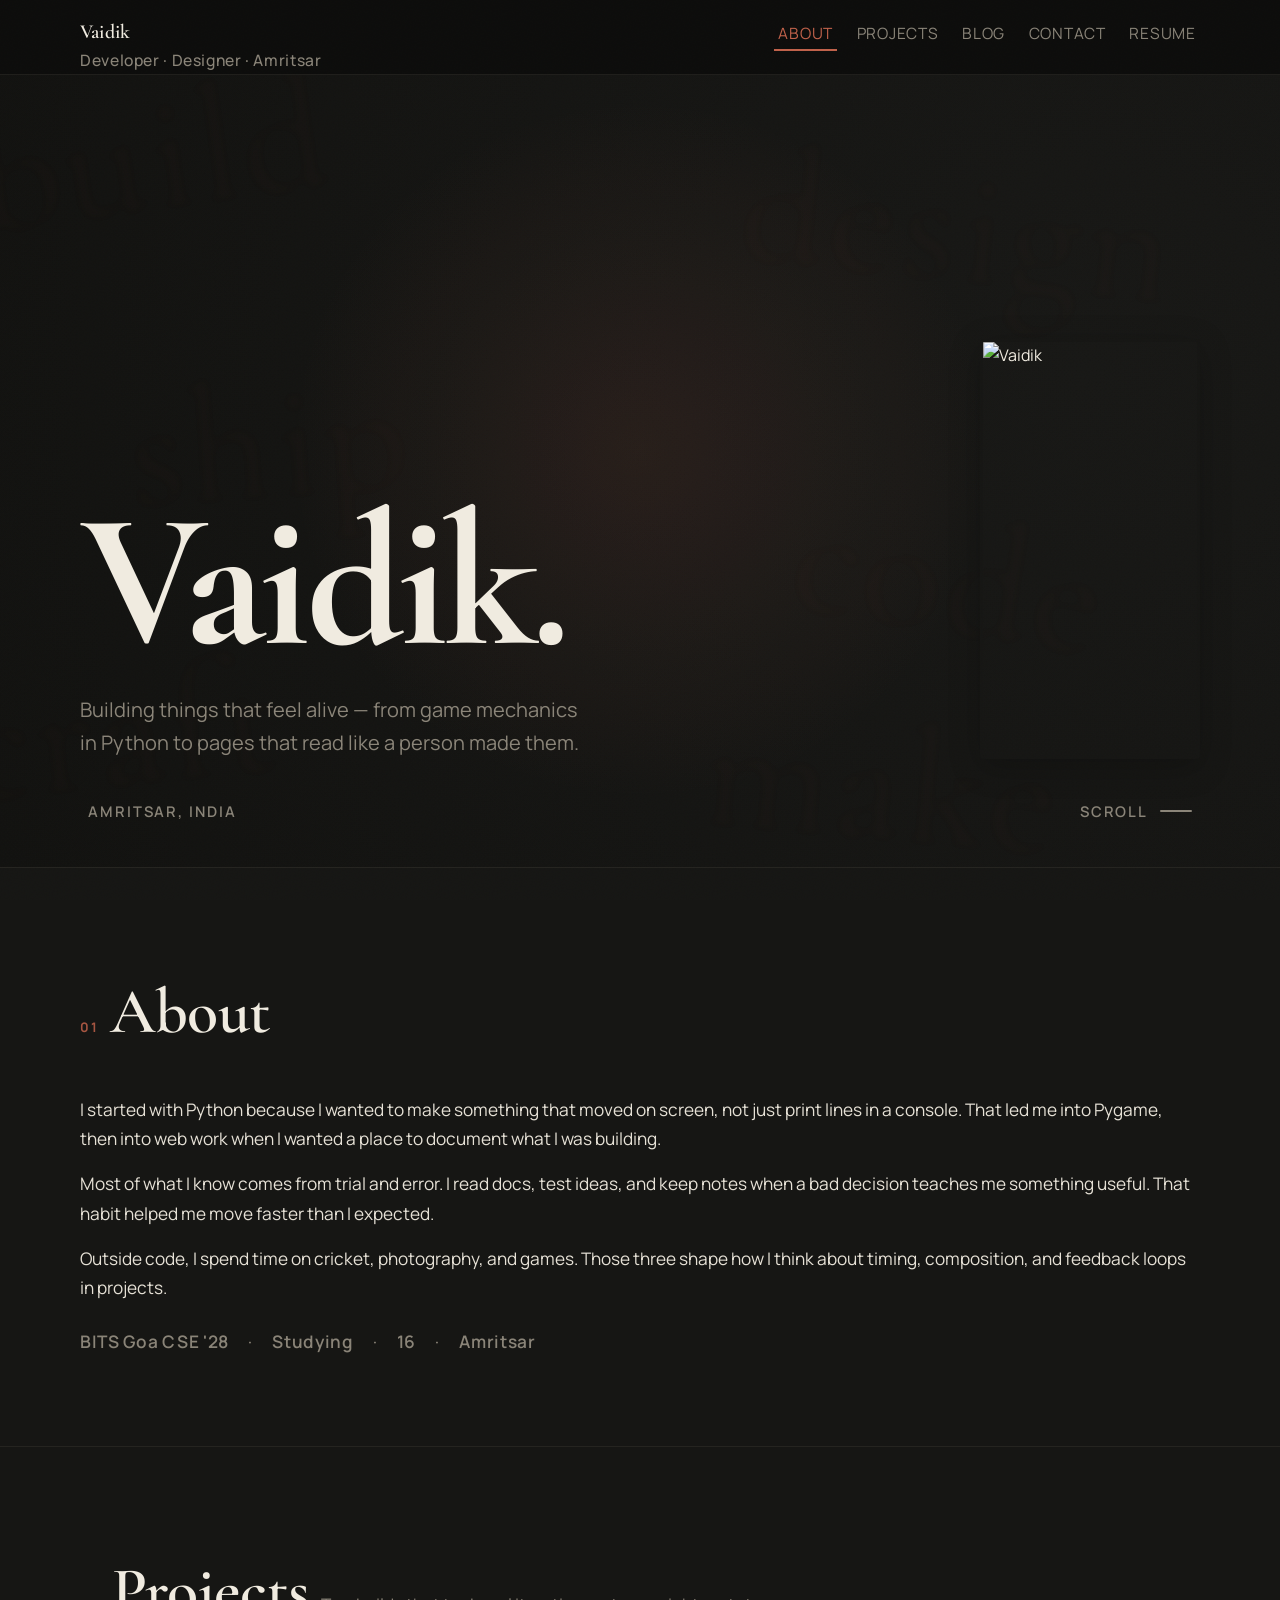
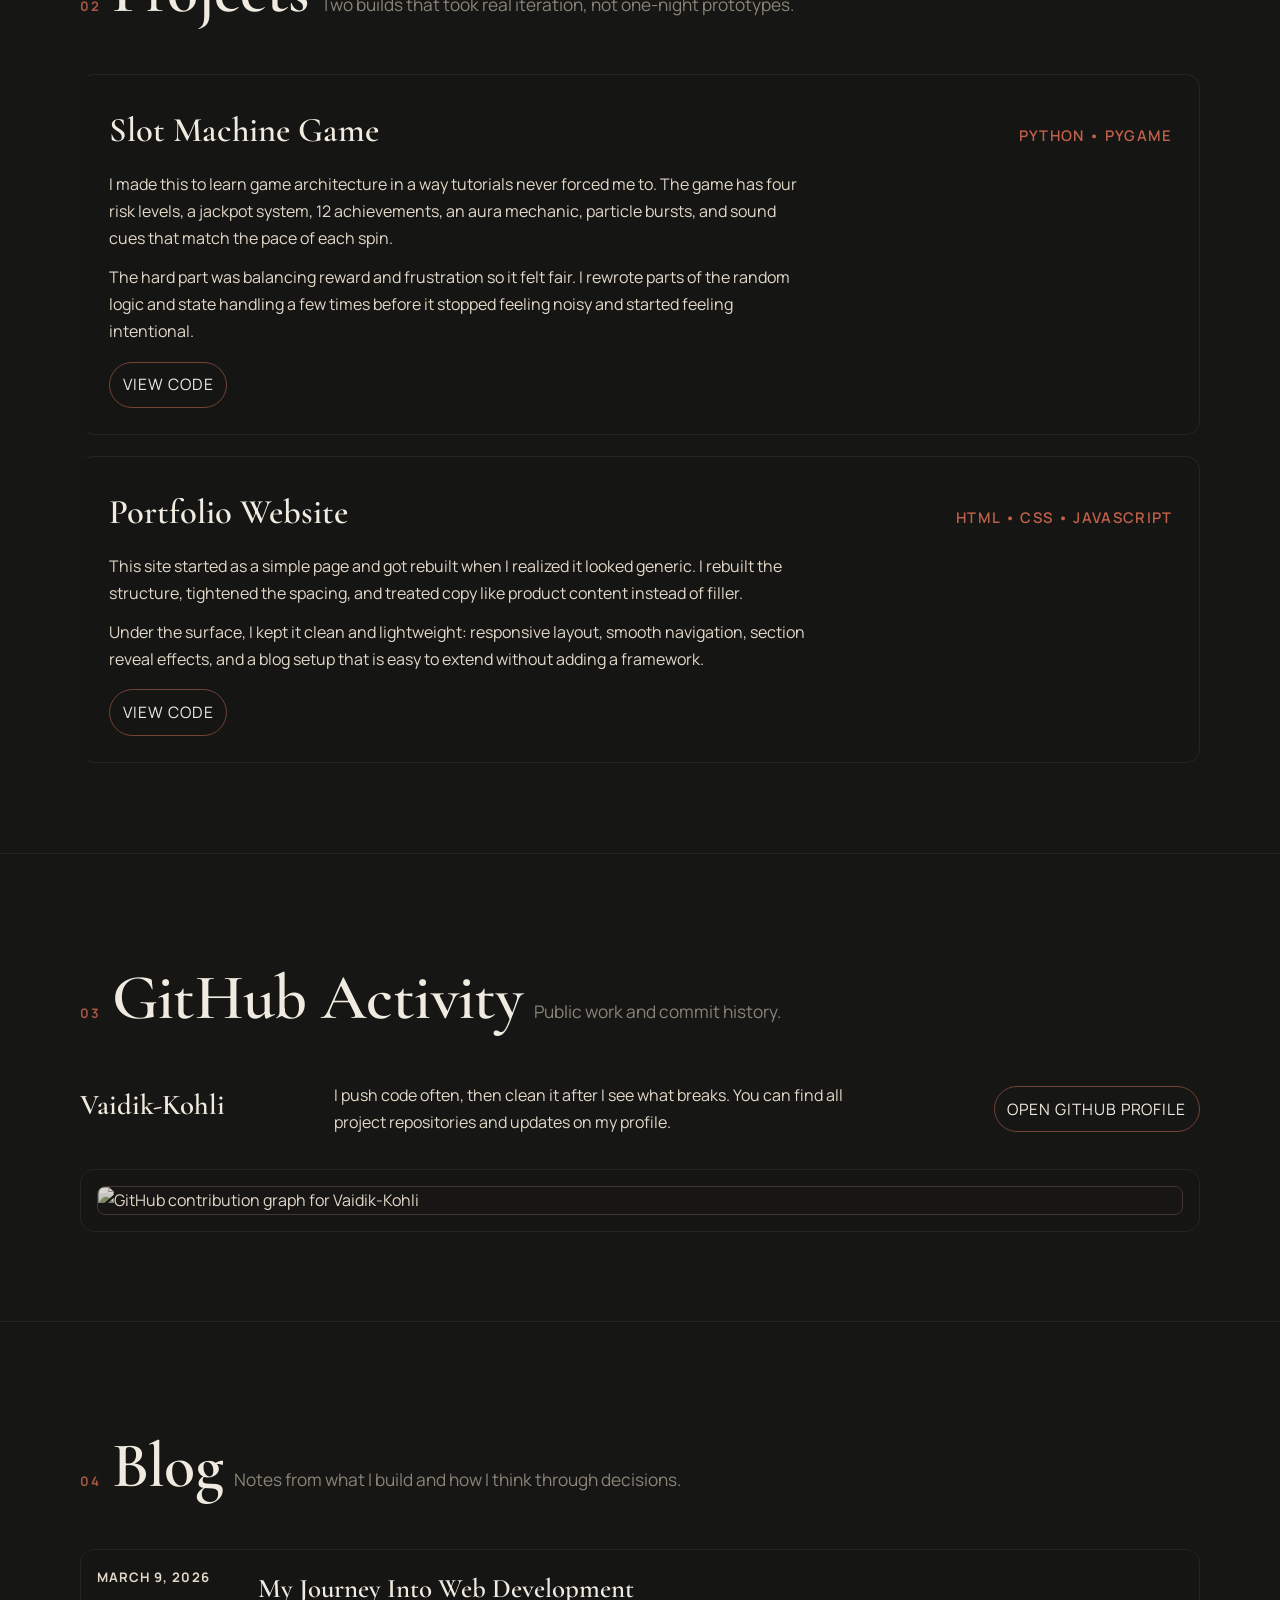
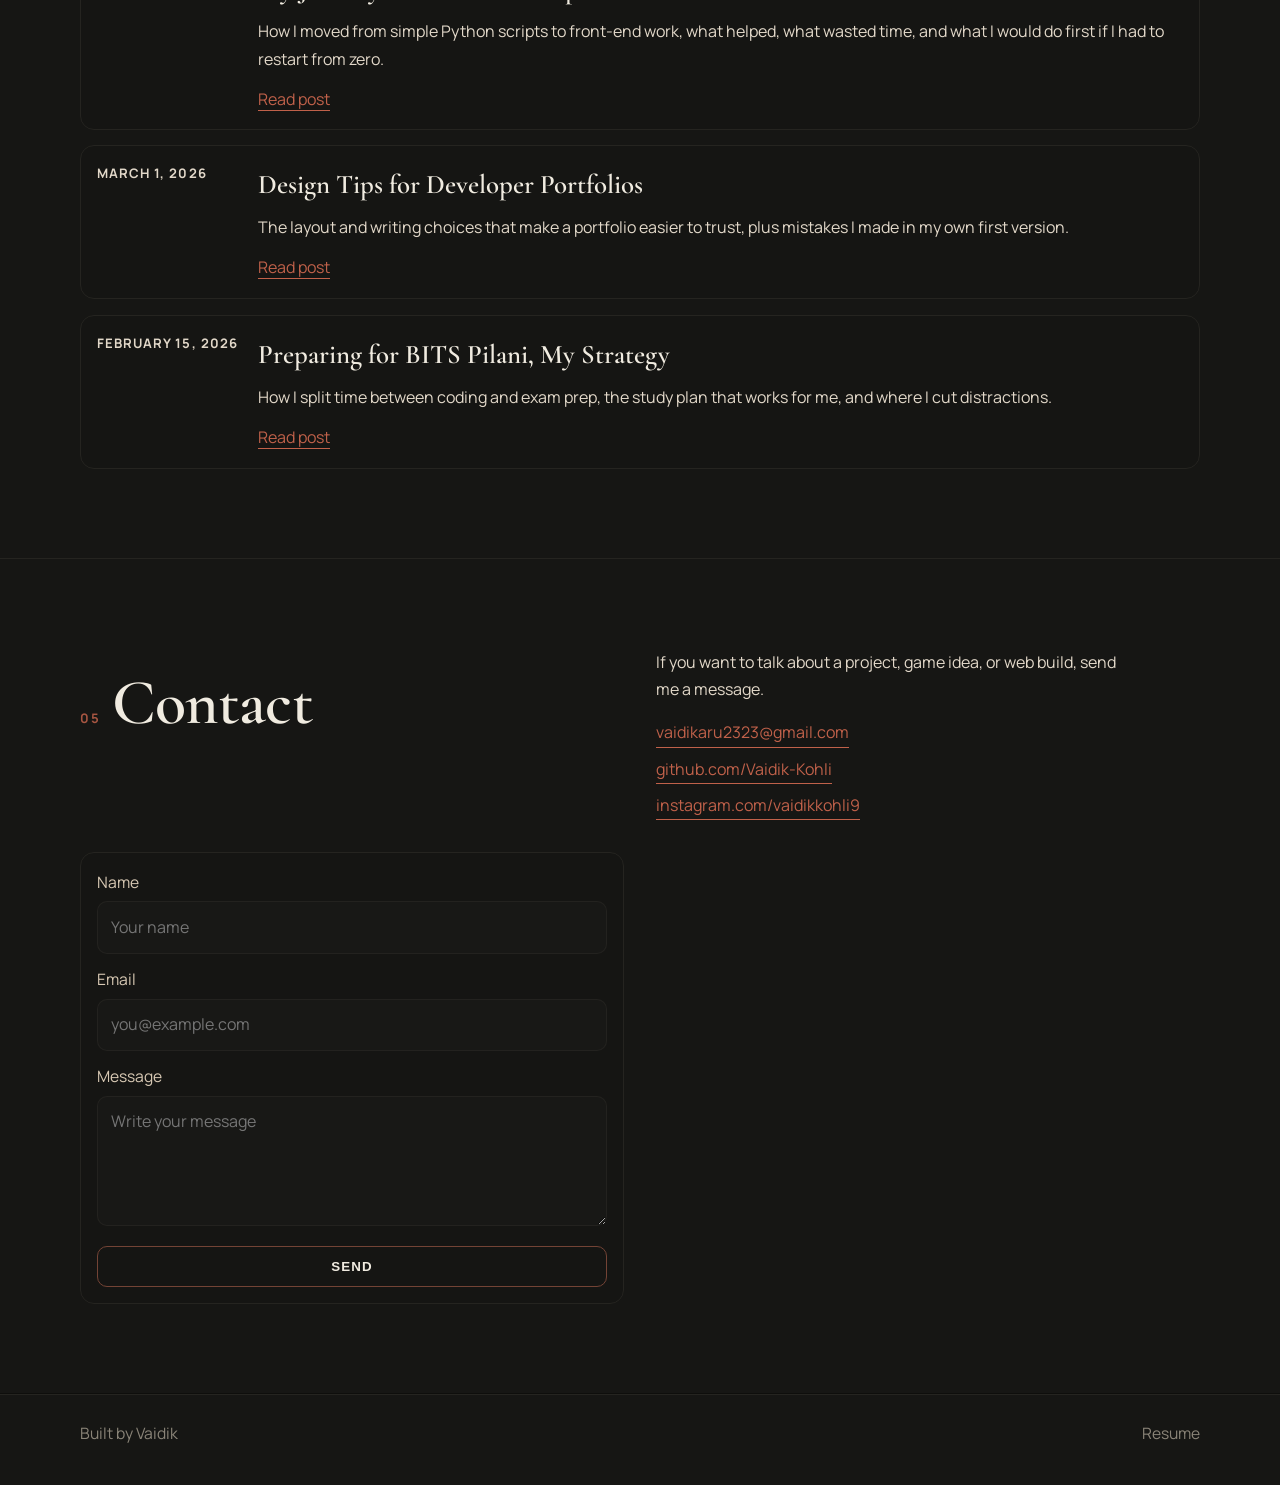
==== commit 9ec8b194: "Redisign of the full website(excluding blogs)" ====
--- a/index.html
+++ b/index.html
@@ -19,7 +19,10 @@
 <body>
     <header class="site-header">
         <div class="container nav-wrap">
-            <a class="brand" href="#top">Vaidik</a>
+            <div class="hero-identity">
+                <span class="hero-name">Vaidik</span>
+                <span class="hero-role">Developer · Designer · Amritsar</span>
+            </div>
             <nav aria-label="Primary">
                 <ul class="nav-links">
                     <li><a href="#about">About</a></li>
@@ -34,81 +37,60 @@
 
     <main id="top">
         <section class="hero">
+            <div class="hero-parallax-layer"></div>
             <div class="container hero-inner fade">
-                <div>
-                    <!-- Profile photo + kicker row -->
-                    <div class="hero-identity">
-                        <img
-                            src="https://github.com/Vaidik-Kohli.png"
-                            alt="Vaidik"
-                            class="hero-avatar"
-                            width="52"
-                            height="52"
-                            loading="eager"
-                        >
-                        <p class="kicker">Personal Portfolio</p>
-                    </div>
-                    <h1>Vaidik</h1>
-                    <p class="hero-line">I like building things that feel alive, from game mechanics in Python to pages that read like a person made them.</p>
-                    <p class="hero-meta">Amritsar, India</p>
-                </div>
-                <div class="about-highlights fade-up">
-                    <div class="highlight-card">
-                        <span class="highlight-icon" aria-hidden="true">
-                            <svg width="16" height="16" viewBox="0 0 24 24" fill="none" stroke="currentColor" stroke-width="1.8" stroke-linecap="round" stroke-linejoin="round"><path d="M22 10v6M2 10l10-5 10 5-10 5z"/><path d="M6 12v5c3 3 9 3 12 0v-5"/></svg>
-                        </span>
-                        <span class="highlight-label">Aspiring</span>
-                        <span class="highlight-value">BITS Goa CSE '28</span>
-                    </div>
-                    <div class="highlight-card">
-                        <span class="highlight-icon" aria-hidden="true">
-                            <svg width="16" height="16" viewBox="0 0 24 24" fill="none" stroke="currentColor" stroke-width="1.8" stroke-linecap="round" stroke-linejoin="round"><rect x="2" y="7" width="20" height="14" rx="2"/><path d="M16 7V5a2 2 0 0 0-2-2h-4a2 2 0 0 0-2 2v2"/></svg>
-                        </span>
-                        <span class="highlight-label">Currently</span>
-                        <span class="highlight-value">Freelancing</span>
-                    </div>
-                    <div class="highlight-card">
-                        <span class="highlight-icon" aria-hidden="true">
-                            <svg width="16" height="16" viewBox="0 0 24 24" fill="none" stroke="currentColor" stroke-width="1.8" stroke-linecap="round" stroke-linejoin="round"><path d="M12 22s-8-4.5-8-11.8A8 8 0 0 1 12 2a8 8 0 0 1 8 8.2c0 7.3-8 11.8-8 11.8z"/><circle cx="12" cy="10" r="3"/></svg>
-                        </span>
-                        <span class="highlight-label">Based in</span>
-                        <span class="highlight-value">Amritsar, India</span>
-                    </div>
-                    <div class="highlight-card">
-                        <span class="highlight-icon" aria-hidden="true">
-                            <svg width="16" height="16" viewBox="0 0 24 24" fill="none" stroke="currentColor" stroke-width="1.8" stroke-linecap="round" stroke-linejoin="round"><rect x="3" y="4" width="18" height="18" rx="2"/><line x1="16" y1="2" x2="16" y2="6"/><line x1="8" y1="2" x2="8" y2="6"/><line x1="3" y1="10" x2="21" y2="10"/></svg>
-                        </span>
-                        <span class="highlight-label">Age</span>
-                        <span class="highlight-value">16 years old</span>
-                    </div>
-                </div>
-            </div>
-        </section>
-
-        <section id="about">
-            <div class="container about-grid fade">
+                <div class="hero-top-row">
+                    <div class="hero-identity-mobile">
+                        <span class="hero-name">Vaidik</span>
+                        <span class="hero-role">Developer · Designer · Amritsar</span>
+                    </div>
+                </div>
+                <div class="hero-display-wrap">
+                    <div class="hero-text">
+                        <h1 class="hero-display">Vaidik.</h1>
+                        <p class="hero-line">Building things that feel alive — from game mechanics in Python to pages that read like a person made them.</p>
+                    </div>
+                    <img
+                        src="https://github.com/Vaidik-Kohli.png"
+                        alt="Vaidik"
+                        class="hero-avatar"
+                        loading="eager"
+                    >
+                </div>
+                <div class="hero-bottom-row">
+                    <span class="hero-location">AMRITSAR, INDIA</span>
+                    <span class="hero-scroll-indicator">
+                        <span class="scroll-label">scroll</span>
+                        <span class="scroll-line"></span>
+                    </span>
+                </div>
+            </div>
+        </section>
+
+        <section id="about" class="fade section-panel">
+            <div class="container about-grid">
+                <div class="section-head">
+                    <span class="section-number">01</span>
+                    <h2>About</h2>
+                </div>
                 <div class="about-copy">
-                    <div class="section-head">
-                        <h2>About</h2>
-                    </div>
                     <p>I started with Python because I wanted to make something that moved on screen, not just print lines in a console. That led me into Pygame, then into web work when I wanted a place to document what I was building.</p>
                     <p>Most of what I know comes from trial and error. I read docs, test ideas, and keep notes when a bad decision teaches me something useful. That habit helped me move faster than I expected.</p>
                     <p>Outside code, I spend time on cricket, photography, and games. Those three shape how I think about timing, composition, and feedback loops in projects.</p>
-                </div>
-                <aside class="about-facts">
-                    <ul>
-                        <li>Primary stack: Python, Pygame, HTML, CSS, JavaScript</li>
-                        <li>Tools: Git, Figma, Canva, Photoshop</li>
-                        <li>Focus: projects that feel complete, not half demos</li>
-                        <li>Location: Amritsar, Punjab, India</li>
+                    <ul class="about-facts-inline">
+                        <li>BITS Goa CSE '28</li>
+                        <li>Studying</li>
+                        <li>16</li>
+                        <li>Amritsar</li>
                     </ul>
-                </aside>
-            </div>
-        </section>
-
-        <section id="projects">
-            <div class="container fade">
-                <div class="section-head">
+                </div>
+            </div>
+        </section>
+
+        <section id="projects" class="fade section-panel">
+            <div class="container">
+                <div class="section-head">
+                    <span class="section-number">02</span>
                     <h2>Projects</h2>
                     <p>Two builds that took real iteration, not one-night prototypes.</p>
                 </div>
@@ -140,9 +122,10 @@
             </div>
         </section>
 
-        <section id="github">
-            <div class="container fade">
-                <div class="section-head">
+        <section id="github" class="fade section-panel">
+            <div class="container">
+                <div class="section-head">
+                    <span class="section-number">03</span>
                     <h2>GitHub Activity</h2>
                     <p>Public work and commit history.</p>
                 </div>
@@ -159,9 +142,10 @@
             </div>
         </section>
 
-        <section id="blog">
-            <div class="container fade">
-                <div class="section-head">
+        <section id="blog" class="fade section-panel">
+            <div class="container">
+                <div class="section-head">
+                    <span class="section-number">04</span>
                     <h2>Blog</h2>
                     <p>Notes from what I build and how I think through decisions.</p>
                 </div>
@@ -194,12 +178,13 @@
             </div>
         </section>
 
-        <section id="contact">
-            <div class="container contact-grid fade">
+        <section id="contact" class="fade section-panel">
+            <div class="container contact-grid">
+                <div class="section-head">
+                    <span class="section-number">05</span>
+                    <h2>Contact</h2>
+                </div>
                 <div class="contact-copy">
-                    <div class="section-head">
-                        <h2>Contact</h2>
-                    </div>
                     <p>If you want to talk about a project, game idea, or web build, send me a message.</p>
                     <div class="contact-links">
                         <a href="mailto:vaidikaru2323@gmail.com">vaidikaru2323@gmail.com</a>
--- a/styles.css
+++ b/styles.css
@@ -1,14 +1,14 @@
 /* =====================================
-   Vaidik Portfolio — Main Styles
+   Vaidik Portfolio — Main Styles (Cool Editorial Redesign)
    ===================================== */
 
 :root {
-    --bg: #11100e;
-    --surface: #171512;
-    --text: #eee8dc;
-    --muted: #b9ad98;
-    --line: #2c271f;
-    --accent: #c39a68;
+    --bg: #0e0e0c;
+    --surface: #161614;
+    --text: #f0ebe0;
+    --muted: #8a8478;
+    --line: #252420;
+    --accent: #c0614a;
     --max: 1120px;
     --radius: 14px;
     --shadow: 0 18px 40px rgba(0, 0, 0, 0.25);
@@ -31,7 +31,7 @@
 
 body {
     font-family: "Manrope", sans-serif;
-    background: radial-gradient(circle at 85% 8%, #1d1914 0%, var(--bg) 45%);
+    background: radial-gradient(circle at 85% 8%, #181816 0%, var(--bg) 45%);
     color: var(--text);
     line-height: 1.7;
     -webkit-font-smoothing: antialiased;
@@ -58,12 +58,16 @@
     margin-inline: auto;
 }
 
-/* Keep all actual content above ambient layers */
 header,
 main,
 footer {
     position: relative;
     z-index: 1;
+}
+
+section 
+{
+    padding: clamp(4rem, 7vw, 6rem) 0;
 }
 
 /* =====================================
@@ -79,7 +83,6 @@
 }
 
 .ambient-words {
-    /* Overridden to absolute when injected into hero via JS */
     overflow: hidden;
 }
 
@@ -90,7 +93,7 @@
     line-height: 1;
     letter-spacing: 0.02em;
     color: var(--accent);
-    opacity: 0.028;
+    opacity: 0.018;
     filter: blur(4px);
     user-select: none;
     white-space: nowrap;
@@ -100,8 +103,8 @@
 .cursor-glow {
     background: radial-gradient(
         circle 500px at var(--glow-x, 50%) var(--glow-y, 50%),
-        rgba(195, 154, 104, 0.1),
-        rgba(195, 154, 104, 0) 70%
+        rgba(192, 97, 74, 0.10),
+        rgba(192, 97, 74, 0) 70%
     );
     mix-blend-mode: screen;
     opacity: 1;
@@ -147,24 +150,42 @@
     top: 0;
     z-index: 1000;
     backdrop-filter: blur(8px);
-    background: color-mix(in srgb, var(--bg) 86%, transparent);
+    background: color-mix(in srgb, var(--bg) 92%, transparent);
     border-bottom: 1px solid color-mix(in srgb, var(--line) 80%, transparent);
 }
 
 .nav-wrap {
     min-height: 68px;
     display: flex;
-    align-items: center;
+    align-items: flex-start;
     justify-content: space-between;
     gap: 1rem;
-}
-
-.brand {
+    padding-top: 1.2rem;
+}
+
+.hero-identity {
+    display: flex;
+    flex-direction: column;
+    align-items: flex-start;
+    gap: 0.18rem;
+    margin-top: 0.1rem;
+}
+
+.hero-name {
     font-family: "Cormorant Garamond", serif;
-    font-size: clamp(1.5rem, 3vw, 1.9rem);
-    letter-spacing: 0.2px;
-    color: var(--text);
-    white-space: nowrap;
+    font-size: 1.25rem;
+    font-weight: 600;
+    letter-spacing: 0.01em;
+    color: var(--text);
+    line-height: 1.1;
+}
+
+.hero-role {
+    font-size: 0.98rem;
+    color: var(--muted);
+    letter-spacing: 0.04em;
+    margin-top: 0.1rem;
+    font-weight: 500;
 }
 
 .nav-links {
@@ -177,11 +198,12 @@
 
 .nav-links a {
     position: relative;
-    font-size: 0.92rem;
+    font-size: 0.97rem;
     letter-spacing: 0.05em;
     text-transform: uppercase;
     color: var(--muted);
     padding: 0.35rem 0.25rem;
+    transition: color 0.18s;
 }
 
 .nav-links a::after {
@@ -190,11 +212,11 @@
     left: 0;
     bottom: -2px;
     width: 100%;
-    height: 1px;
+    height: 2px;
     background: var(--accent);
     transform-origin: left;
     transform: scaleX(0);
-    transition: transform 220ms ease;
+    transition: transform 220ms cubic-bezier(.4,0,.2,1);
 }
 
 .nav-links a:hover,
@@ -208,215 +230,276 @@
 }
 
 /* =====================================
-   Main sections
-   ===================================== */
-
-main {
-    overflow: clip;
-}
-
-section {
+   Section Borders (Editorial Panels)
+   ===================================== */
+
+.section-panel {
+    border-top: 1px solid var(--line);
+    background: var(--surface);
+}
+
+/* =====================================
+   Hero Section (Editorial Redesign)
+   ===================================== */
+
+.hero {
+    min-height: min(88vh, 820px);
+    display: flex;
+    align-items: flex-end;
+    padding: 0;
+    border-bottom: none;
     position: relative;
-    padding: clamp(4.5rem, 8vw, 7rem) 0;
-    border-bottom: 1px solid color-mix(in srgb, var(--line) 75%, transparent);
-}
-
-/* =====================================
-   Hero
-   ===================================== */
-
-.hero {
-    min-height: min(86vh, 760px);
-    display: grid;
-    align-items: center;
-    border-bottom: 1px solid color-mix(in srgb, var(--line) 70%, transparent);
+    background: none;
     overflow: clip;
     isolation: isolate;
 }
 
-/* Slow breathing pulse on the hero gradient */
-@keyframes heroPulse {
-    0%, 100% { transform: translateY(0) scale(1); }
-    50%       { transform: translateY(0) scale(1.06); }
-}
-
-/* Decorative parallax layer (injected by JS) */
-.hero-parallax-layer {
-    position: absolute;
-    inset: -20% -10% auto -10%;
-    height: 72%;
-    z-index: 0;
-    pointer-events: none;
-    background:
-        radial-gradient(circle at 20% 35%, rgba(195, 154, 104, 0.12), rgba(195, 154, 104, 0) 58%),
-        radial-gradient(circle at 78% 18%, rgba(195, 154, 104, 0.08), rgba(195, 154, 104, 0) 56%);
-    transform: translateY(0);
-    will-change: transform;
-    animation: heroPulse 7s ease-in-out infinite;
-}
-
 .hero-inner {
     position: relative;
+    display: flex;
+    flex-direction: column;
+    justify-content: flex-end;
+    min-height: 80vh;
+    padding-top: 2.5rem;
+    padding-bottom: 2.5rem;
+}
+
+.hero-top-row {
+    display: none;
+}
+
+.hero-display-wrap {
+    display: flex;
+    align-items: flex-end;
+    justify-content: flex-start;
+    gap: 2rem;
+    width: 100%;
+}
+
+.hero-display {
+    font-family: "Cormorant Garamond", serif;
+    font-size: clamp(5rem, 16vw, 12rem);
+    font-weight: 700;
+    letter-spacing: -0.03em;
+    color: var(--text);
+    line-height: 0.95;
+    text-align: left;
+    margin: 0;
+    position: relative;
     z-index: 1;
-    display: grid;
-    grid-template-columns: 1.25fr 0.9fr;
-    gap: clamp(1.2rem, 4vw, 3.2rem);
-    align-items: end;
-}
-
-/* Profile photo + kicker row */
-.hero-identity {
+}
+
+.hero-avatar {
+    margin-left: auto;
+    width: clamp(160px, 18vw, 220px);
+    height: clamp(260px, 38vw, 420px);
+    flex-shrink: 0;
+    align-self: flex-end;
+    border-radius: 4px;
+    border: 3px solid var(--surface);
+    box-shadow: 0 8px 32px rgba(0,0,0,0.22);
+    object-fit: cover;
+    object-position: top;
+}
+
+.hero-bottom-row {
+    width: 100%;
+    display: flex;
+    justify-content: space-between;
+    align-items: flex-end;
+    margin-top: 2.5rem;
+    padding: 0 0.5rem;
+}
+
+.hero-location {
+    font-size: 0.92rem;
+    color: var(--muted);
+    text-transform: uppercase;
+    letter-spacing: 0.13em;
+    font-weight: 600;
+    margin-bottom: 0.2rem;
+}
+
+.hero-scroll-indicator {
     display: flex;
     align-items: center;
-    gap: 0.75rem;
-    margin-bottom: 0.65rem;
-}
-
-.hero-avatar {
-    width: 52px;
-    height: 52px;
-    border-radius: 50%;
-    border: 2px solid color-mix(in srgb, var(--accent) 45%, var(--line));
-    object-fit: cover;
+    gap: 0.5rem;
+    font-size: 0.92rem;
+    color: var(--muted);
+    text-transform: uppercase;
+    letter-spacing: 0.13em;
+    font-weight: 600;
+    margin-bottom: 0.2rem;
+}
+
+.hero-line {
+    font-size: clamp(1rem, 1.6vw, 1.25rem);
+    color: var(--muted);
+    max-width: 42ch;
+    line-height: 1.65;
+    margin-top: 1.2rem;
+}
+
+.hero-text {
+    display: flex;
+    flex-direction: column;
+    align-items: flex-start;
+    flex: 1 1 0;
+    min-width: 0;
+}
+
+.scroll-label {
+    font-variant-caps: small-caps;
+    letter-spacing: 0.12em;
+}
+
+.scroll-line {
+    display: inline-block;
+    width: 32px;
+    height: 2px;
+    background: var(--muted);
+    border-radius: 2px;
+    margin-left: 0.3em;
+    vertical-align: middle;
+}
+
+@media (max-width: 960px) {
+    .hero-inner {
+        min-height: 60vh;
+        padding-top: 1.2rem;
+        padding-bottom: 1.2rem;
+    }
+    .hero-display {
+        font-size: clamp(3.5rem, 13vw, 7rem);
+    }
+    
+    .hero-avatar {
+        width: clamp(140px, 30vw, 200px);
+    }
+
+    .hero-bottom-row {
+        margin-top: 1.2rem;
+    }
+
+}
+
+@media (max-width: 680px) {
+    .site-header {
+        position: static;
+    }
+    .nav-wrap {
+        min-height: auto;
+        flex-direction: column;
+        align-items: flex-start;
+        padding: 0.9rem 0;
+    }
+    .nav-links {
+        width: 100%;
+        justify-content: flex-start;
+    }
+    .hero-inner {
+        min-height: 40vh;
+        padding-top: 0.5rem;
+        padding-bottom: 0.5rem;
+    }
+    .hero-display-wrap {
+        margin-top: 1.2rem;
+        margin-bottom: 1.2rem;
+    }
+    
+    .hero-display-wrap {
+        flex-direction: column;
+        align-items: flex-start;
+        gap: 1rem;
+    }
+
+    .hero-avatar {
+        width: 120px;
+        height: 150px;
+        align-self: flex-end;
+    }
+
+    .hero-bottom-row {
+        margin-top: 0.7rem;
+        padding: 0 0.1rem;
+    }
+}
+
+/* =====================================
+   Section Headings & Number Labels
+   ===================================== */
+
+.section-head {
+    display: flex;
+    align-items: baseline;
+    gap: 0.7rem;
+    margin-bottom: clamp(1.4rem, 2.2vw, 2rem);
+}
+
+.section-number {
+    font-size: 0.82rem;   /* was: 1.1rem */
+    font-family: "Manrope", sans-serif;
+    color: var(--accent);
+    font-weight: 700;
+    letter-spacing: 0.13em;
+    text-transform: uppercase;
     flex-shrink: 0;
-}
-
-.kicker {
-    font-size: 0.87rem;
-    letter-spacing: 0.13em;
-    text-transform: uppercase;
-    color: var(--muted);
-    margin-bottom: 0; /* reset — now handled by hero-identity gap */
-}
-
-h1,
-h2,
-h3 {
+    opacity: 0.85;
+}
+
+.section-head h2 {
     font-family: "Cormorant Garamond", serif;
-    line-height: 1.08;
+    font-size: clamp(2.4rem, 5vw, 4rem);
     font-weight: 600;
-    letter-spacing: 0.1px;
-}
-
-h1 {
-    font-size: clamp(3rem, 9vw, 6.4rem);
-    letter-spacing: -0.02em;
-    margin-bottom: 0.95rem;
-}
-
-.hero-line {
-    font-size: clamp(1.15rem, 2.5vw, 1.5rem);
-    max-width: 34ch;
-    color: #e5dccd;
-}
-
-.hero-meta {
-    margin-top: 1.1rem;
-    color: var(--accent);
-    font-size: 0.96rem;
-    letter-spacing: 0.04em;
-    text-transform: uppercase;
-}
-
-/* Highlight cards (right column of hero) */
-.about-highlights {
-    display: grid;
-    gap: 0.7rem;
-}
-
-.highlight-card {
-    display: grid;
-    grid-template-columns: 28px 1fr;
-    grid-template-rows: auto auto;
-    column-gap: 0.6rem;
-    align-items: start;
-    background: color-mix(in srgb, var(--surface) 94%, #000 6%);
-    border: 1px solid var(--line);
-    border-radius: var(--radius);
-    padding: 0.75rem 0.9rem;
-}
-
-.highlight-icon {
-    grid-row: 1 / 3;
-    display: flex;
-    align-items: center;
-    padding-top: 0.1rem;
-    color: var(--accent);
-    opacity: 0.75;
-}
-
-.highlight-label {
-    font-size: 0.75rem;
-    letter-spacing: 0.09em;
-    text-transform: uppercase;
-    color: var(--muted);
-    line-height: 1.2;
-}
-
-.highlight-value {
-    font-size: 0.92rem;
-    font-weight: 600;
-    color: var(--text);
-    line-height: 1.3;
-}
-
-.section-head {
-    margin-bottom: clamp(1.4rem, 2.2vw, 2rem);
-}
-
-.section-head h2 {
-    font-size: clamp(2rem, 4vw, 3.15rem);
+    letter-spacing: -0.01em;
+    color: var(--text);
+    margin: 0;
 }
 
 .section-head p {
     margin-top: 0.4rem;
+    margin-bottom: 1.5rem;
     color: var(--muted);
     max-width: 64ch;
-    font-size: 0.98rem;
-}
-
-/* =====================================
-   About
+    font-size: 1.08rem;
+}
+
+/* =====================================
+   About Section
    ===================================== */
 
 .about-grid {
-    display: grid;
-    grid-template-columns: minmax(0, 1.15fr) minmax(0, 0.85fr);
-    gap: clamp(1rem, 3vw, 2.4rem);
+    display: block;
 }
 
 .about-copy p {
-    max-width: 62ch;
-    color: #e7dfd2;
-    font-size: clamp(1rem, 1.35vw, 1.06rem);
+    max-width: 102ch;
+    color: #e6e1d6;
+    font-size: clamp(1.05rem, 1.35vw, 1.13rem);
 }
 
 .about-copy p + p {
     margin-top: 1rem;
 }
 
-.about-facts {
-    border: 1px solid var(--line);
-    border-radius: var(--radius);
-    background: color-mix(in srgb, var(--surface) 92%, #000 8%);
-    padding: 1rem 1.1rem;
-    align-self: start;
-}
-
-.about-facts li {
-    color: #dbcdb8;
-    font-size: 0.95rem;
-    border-bottom: 1px solid color-mix(in srgb, var(--line) 72%, transparent);
-    padding-bottom: 0.52rem;
-}
-
-.about-facts li + li {
-    margin-top: 0.62rem;
-}
-
-.about-facts li:last-child {
-    border-bottom: none;
-    padding-bottom: 0;
+.about-facts-inline {
+    display: flex;
+    flex-wrap: wrap;
+    gap: 1.2rem;
+    margin-top: 1.5rem;
+    font-size: 1.08rem;
+    color: var(--muted);
+    font-weight: 600;
+    letter-spacing: 0.04em;
+    list-style: none;
+    padding: 0;
+}
+
+.about-facts-inline li:not(:last-child)::after {
+    content: "·";
+    margin-left: 1.2rem;
+    color: var(--muted);
+    font-weight: 400;
 }
 
 /* =====================================
@@ -435,7 +518,7 @@
     border-radius: var(--radius);
     padding: clamp(1rem, 2.6vw, 1.65rem);
     background: color-mix(in srgb, var(--surface) 94%, #000 6%);
-    transition: all 200ms ease;
+    transition: all 200ms cubic-bezier(.4,0,.2,1);
 }
 
 .project:hover {
@@ -454,11 +537,13 @@
 }
 
 .project h3 {
+    font-family: "Cormorant Garamond", serif;
     font-size: clamp(1.6rem, 2.7vw, 2.25rem);
+    font-weight: 600;
 }
 
 .stack {
-    font-size: 0.84rem;
+    font-size: 0.92rem;
     color: var(--accent);
     letter-spacing: 0.09em;
     text-transform: uppercase;
@@ -467,7 +552,7 @@
 
 .project p {
     max-width: 70ch;
-    color: #ded3c2;
+    color: #e2d8c9;
 }
 
 .project p + p {
@@ -487,12 +572,11 @@
 
 .github-grid {
     display: grid;
-    grid-template-columns: minmax(0, 0.9fr) minmax(0, 1.1fr);
+    grid-template-columns: 1fr;
     gap: clamp(1rem, 3vw, 2rem);
     align-items: start;
 }
 
-.github-card,
 .graph-wrap {
     border: 1px solid var(--line);
     border-radius: var(--radius);
@@ -501,17 +585,28 @@
 }
 
 .github-card h3 {
+    font-family: "Cormorant Garamond", serif;
     font-size: 1.8rem;
     margin-bottom: 0.45rem;
+    font-weight: 600;
+}
+
+.github-card {
+    display: flex;
+    align-items: center;
+    justify-content: space-between;
+    gap: 1.5rem;
+    flex-wrap: wrap;
 }
 
 .github-card p {
-    color: #ddcfbc;
-    margin-bottom: 0.8rem;
+    color: #e2d8c9;
+    margin-bottom: 0;
+    max-width: 55ch;
 }
 
 .graph-wrap {
-    transition: transform 300ms ease, box-shadow 300ms ease;
+    transition: transform 300ms cubic-bezier(.4,0,.2,1), box-shadow 300ms cubic-bezier(.4,0,.2,1);
     cursor: default;
 }
 
@@ -524,8 +619,8 @@
     width: 100%;
     border-radius: 8px;
     border: 1px solid color-mix(in srgb, var(--accent) 30%, var(--line));
-    background: #151311;
-    filter: sepia(0.26) saturate(0.72) hue-rotate(-8deg);
+    background: #181816;
+    filter: sepia(0.4) saturate(0.6) hue-rotate(-10deg) brightness(0.85);
 }
 
 /* =====================================
@@ -557,9 +652,11 @@
 }
 
 .blog-item h3 {
+    font-family: "Cormorant Garamond", serif;
     font-size: clamp(1.35rem, 2.1vw, 1.8rem);
     margin-bottom: 0.42rem;
     transition: color 150ms ease;
+    font-weight: 600;
 }
 
 .blog-item:hover h3 {
@@ -567,17 +664,19 @@
 }
 
 .blog-item p {
-    color: #ddcfbc;
+    color: #e2d8c9;
     margin-bottom: 0.8rem;
 }
 
 .read-link {
-    color: #ecdcc4;
-    border-bottom: 1px solid color-mix(in srgb, var(--accent) 58%, transparent);
+    color: var(--accent);
+    border-bottom: 1px solid var(--accent);
+    transition: color 0.18s, border-color 0.18s;
 }
 
 .read-link:hover {
-    color: var(--accent);
+    color: var(--text);
+    border-color: var(--text);
 }
 
 /* =====================================
@@ -592,7 +691,7 @@
 
 .contact-copy p {
     max-width: 48ch;
-    color: #dfd2bf;
+    color: #e2d8c9;
 }
 
 .contact-links {
@@ -602,9 +701,15 @@
 }
 
 .contact-links a {
-    color: #ecdfca;
+    color: var(--accent);
     width: fit-content;
-    border-bottom: 1px solid color-mix(in srgb, var(--accent) 40%, transparent);
+    border-bottom: 1px solid var(--accent);
+    transition: color 0.18s, border-color 0.18s;
+}
+
+.contact-links a:hover {
+    color: var(--text);
+    border-color: var(--text);
 }
 
 form {
@@ -622,14 +727,14 @@
     display: block;
     margin-bottom: 0.36rem;
     color: #d8c9b4;
-    font-size: 0.9rem;
+    font-size: 0.98rem;
 }
 
 input,
 textarea {
     width: 100%;
     border: 1px solid color-mix(in srgb, var(--line) 88%, transparent);
-    background: #141210;
+    background: #181816;
     color: var(--text);
     border-radius: 10px;
     padding: 0.72rem 0.8rem;
@@ -644,7 +749,7 @@
 input:focus,
 textarea:focus {
     outline: none;
-    border-color: color-mix(in srgb, var(--accent) 78%, transparent);
+    border-color: var(--accent);
     box-shadow: 0 0 0 3px color-mix(in srgb, var(--accent) 18%, transparent);
 }
 
@@ -656,13 +761,13 @@
 .send {
     border: 1px solid color-mix(in srgb, var(--accent) 50%, var(--line));
     border-radius: 10px;
-    color: #f4ead8;
+    color: var(--text);
     background-color: transparent;
     background-image: linear-gradient(var(--accent), var(--accent));
     background-repeat: no-repeat;
     background-size: 0% 100%;
     background-position: left top;
-    transition: background-size 200ms ease, color 150ms ease, border-color 200ms ease, box-shadow 200ms ease;
+    transition: background-size 200ms cubic-bezier(.4,0,.2,1), color 150ms cubic-bezier(.4,0,.2,1), border-color 200ms cubic-bezier(.4,0,.2,1), box-shadow 200ms cubic-bezier(.4,0,.2,1);
 }
 
 .link-btn {
@@ -671,7 +776,7 @@
     justify-content: center;
     padding: 0.55rem 0.8rem;
     border-radius: 999px;
-    font-size: 0.9rem;
+    font-size: 0.98rem;
     letter-spacing: 0.06em;
     text-transform: uppercase;
 }
@@ -689,7 +794,7 @@
 .send:hover {
     background-size: 100% 100%;
     color: var(--bg);
-    border-color: color-mix(in srgb, var(--accent) 78%, transparent);
+    border-color: var(--accent);
 }
 
 /* =====================================
@@ -699,7 +804,9 @@
 .site-footer {
     padding: 1.6rem 0 2.4rem;
     color: var(--muted);
-    font-size: 0.88rem;
+    font-size: 0.98rem;
+    border-top: 1px solid var(--line);
+    background: var(--surface);
 }
 
 .site-footer .container {
@@ -718,7 +825,7 @@
 button,
 input,
 textarea {
-    transition: color 150ms ease, background-color 200ms ease, border-color 200ms ease, box-shadow 200ms ease;
+    transition: color 150ms cubic-bezier(.4,0,.2,1), background-color 200ms cubic-bezier(.4,0,.2,1), border-color 200ms cubic-bezier(.4,0,.2,1), box-shadow 200ms cubic-bezier(.4,0,.2,1);
 }
 
 /* =====================================
@@ -726,20 +833,19 @@
    ===================================== */
 
 @media (max-width: 960px) {
-    .hero-inner,
-    .about-grid,
-    .github-grid,
-    .contact-grid {
-        grid-template-columns: 1fr;
-    }
-
+    .about-facts-inline {
+        font-size: 0.98rem;
+        gap: 0.7rem;
+    }
     .blog-item {
         grid-template-columns: 1fr;
         gap: 0.35rem;
     }
-
     .blog-date {
         font-size: 0.76rem;
+    }
+    .contact-grid {
+        grid-template-columns: 1fr;
     }
 }
 
@@ -756,35 +862,237 @@
     }
 }
 
-@media (max-width: 680px) {
-    .site-header {
-        position: static;
-    }
-
-    .nav-wrap {
-        min-height: auto;
-        flex-direction: column;
-        align-items: flex-start;
-        padding: 0.9rem 0;
-    }
-
-    .nav-links {
-        width: 100%;
-        justify-content: flex-start;
-    }
-
-    section {
-        padding: 3.5rem 0;
-    }
-
-    .hero {
-        min-height: auto;
-        padding-top: 2.1rem;
-        padding-bottom: 3.1rem;
-    }
-
-    .hero-avatar {
-        width: 42px;
-        height: 42px;
-    }
-}+/* =====================================
+   Blog post page
+   ===================================== */
+
+.blog-post-container {
+    max-width: 720px;
+    padding-top: clamp(3rem, 6vw, 5rem);
+    padding-bottom: clamp(3rem, 6vw, 5rem);
+}
+
+.back-link {
+    display: inline-flex;
+    align-items: center;
+    gap: 0.4rem;
+    color: var(--muted);
+    font-size: 0.88rem;
+    letter-spacing: 0.05em;
+    text-transform: uppercase;
+    margin-bottom: 1.4rem;
+    transition: color 150ms ease;
+}
+
+.back-link:hover { color: var(--accent); }
+
+.blog-post-meta {
+    display: flex;
+    align-items: center;
+    gap: 0.5rem;
+    color: var(--muted);
+    font-size: 0.84rem;
+    margin-bottom: 0.75rem;
+}
+
+.blog-post-title {
+    font-size: clamp(2.4rem, 6vw, 4rem);
+    letter-spacing: -0.02em;
+    margin-bottom: 1.2rem;
+    line-height: 1.1;
+}
+
+.blog-tag {
+    display: inline-block;
+    font-size: 0.75rem;
+    font-weight: 700;
+    letter-spacing: 0.1em;
+    text-transform: uppercase;
+    color: var(--accent);
+    border: 1px solid color-mix(in srgb, var(--accent) 35%, var(--line));
+    border-radius: 999px;
+    padding: 0.2rem 0.65rem;
+    margin-right: 0.4rem;
+    margin-bottom: 1.5rem;
+}
+
+.blog-post-lead {
+    font-size: clamp(1.1rem, 2vw, 1.3rem);
+    color: #e0d5c4;
+    line-height: 1.75;
+    margin-bottom: 2rem;
+    padding-bottom: 2rem;
+    border-bottom: 1px solid var(--line);
+}
+
+.blog-post-body h2 {
+    font-size: clamp(1.5rem, 3vw, 2.2rem);
+    margin-top: 2.4rem;
+    margin-bottom: 0.8rem;
+    color: var(--text);
+}
+
+.blog-post-body p {
+    color: #ddd3be;
+    font-size: 1.05rem;
+    line-height: 1.8;
+    margin-bottom: 1.1rem;
+    max-width: 68ch;
+}
+
+.blog-post-body ul,
+.blog-post-body ol {
+    margin: 0.8rem 0 1.2rem 1.4rem;
+    display: grid;
+    gap: 0.4rem;
+}
+
+.blog-post-body li {
+    color: #ddd3be;
+    font-size: 1.05rem;
+    line-height: 1.75;
+    list-style: disc;
+}
+
+.blog-post-body strong {
+    color: var(--text);
+    font-weight: 700;
+}
+
+.blog-post-body em {
+    color: #e8dccb;
+    font-style: italic;
+}
+
+.blog-post-body code {
+    font-family: "Courier New", monospace;
+    font-size: 0.88em;
+    background: color-mix(in srgb, var(--surface) 90%, var(--accent) 10%);
+    border: 1px solid var(--line);
+    border-radius: 5px;
+    padding: 0.15em 0.4em;
+    color: var(--accent);
+}
+
+.blog-post-body blockquote {
+    border-left: 3px solid var(--accent);
+    margin: 1.8rem 0;
+    padding: 0.8rem 1.4rem;
+    background: color-mix(in srgb, var(--surface) 94%, #000 6%);
+    border-radius: 0 var(--radius) var(--radius) 0;
+    color: #e0d4c0;
+    font-style: italic;
+    font-size: 1.1rem;
+    line-height: 1.75;
+}
+
+.blog-post-footer {
+    margin-top: 3rem;
+    padding-top: 2rem;
+    border-top: 1px solid var(--line);
+    display: flex;
+    justify-content: space-between;
+    align-items: center;
+    flex-wrap: wrap;
+    gap: 1.5rem;
+}
+
+.blog-post-author {
+    display: flex;
+    align-items: center;
+    gap: 0.85rem;
+}
+
+.blog-post-author-avatar {
+    width: 44px;
+    height: 44px;
+    border-radius: 50%;
+    background: color-mix(in srgb, var(--accent) 20%, var(--surface));
+    border: 1px solid color-mix(in srgb, var(--accent) 40%, var(--line));
+    display: flex;
+    align-items: center;
+    justify-content: center;
+    font-family: "Cormorant Garamond", serif;
+    font-size: 1.3rem;
+    color: var(--accent);
+}
+
+.blog-post-author-name {
+    font-weight: 700;
+    color: var(--text);
+    margin-bottom: 0.1rem;
+}
+
+.blog-post-author-bio {
+    font-size: 0.85rem;
+    color: var(--muted);
+}
+
+.blog-post-nav-next {
+    display: flex;
+    margin-left: auto;
+    flex-direction: column;
+    align-items: flex-end;
+    gap: 0.2rem;
+    transition: color 150ms ease;
+}
+
+.blog-post-nav-next:hover { color: var(--accent); }
+
+.blog-post-nav-label {
+    font-size: 0.75rem;
+    letter-spacing: 0.1em;
+    text-transform: uppercase;
+    color: var(--muted);
+}
+
+.blog-post-nav-title {
+    font-family: "Cormorant Garamond", serif;
+    font-size: 1.2rem;
+    color: var(--text);
+    transition: color 150ms ease;
+}
+
+.blog-post-nav-next:hover .blog-post-nav-title { 
+    color: var(--accent); 
+}
+
+.blog-post-nav {
+    display: flex;
+    justify-content: space-between;
+    align-items: center;
+    width: 100%;
+    gap: 1rem;
+}
+
+.blog-post-nav-prev {
+    display: flex;
+    flex-direction: column;
+    align-items: flex-start;
+    gap: 0.2rem;
+    transition: color 150ms ease;
+}
+
+.blog-post-nav-prev:hover { color: var(--accent); }
+
+.blog-post-nav-prev .blog-post-nav-label,
+.blog-post-nav-next .blog-post-nav-label {
+    font-size: 0.75rem;
+    letter-spacing: 0.1em;
+    text-transform: uppercase;
+    color: var(--muted);
+}
+
+.blog-post-nav-prev .blog-post-nav-title,
+.blog-post-nav-next .blog-post-nav-title {
+    font-family: "Cormorant Garamond", serif;
+    font-size: 1.2rem;
+    color: var(--text);
+    transition: color 150ms ease;
+}
+
+.blog-post-nav-prev:hover .blog-post-nav-title,
+.blog-post-nav-next:hover .blog-post-nav-title {
+    color: var(--accent);
+}
+
